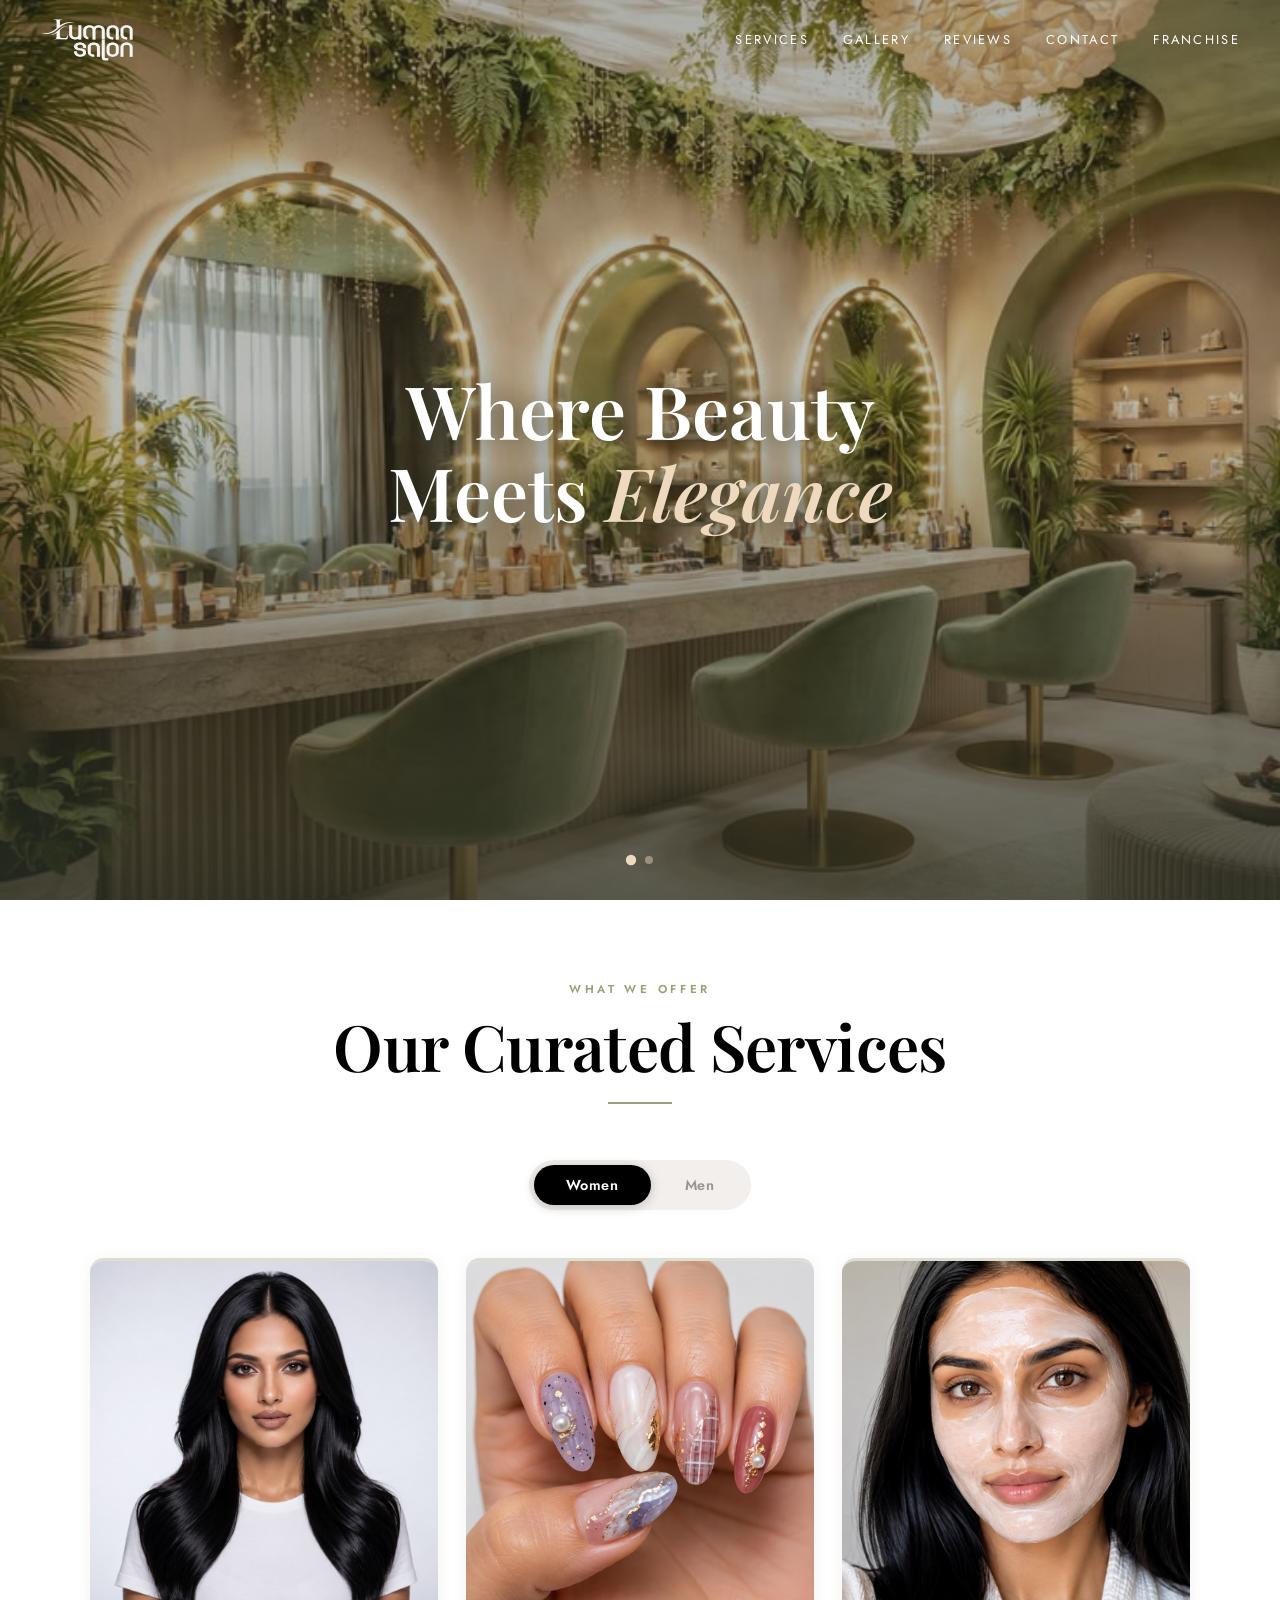
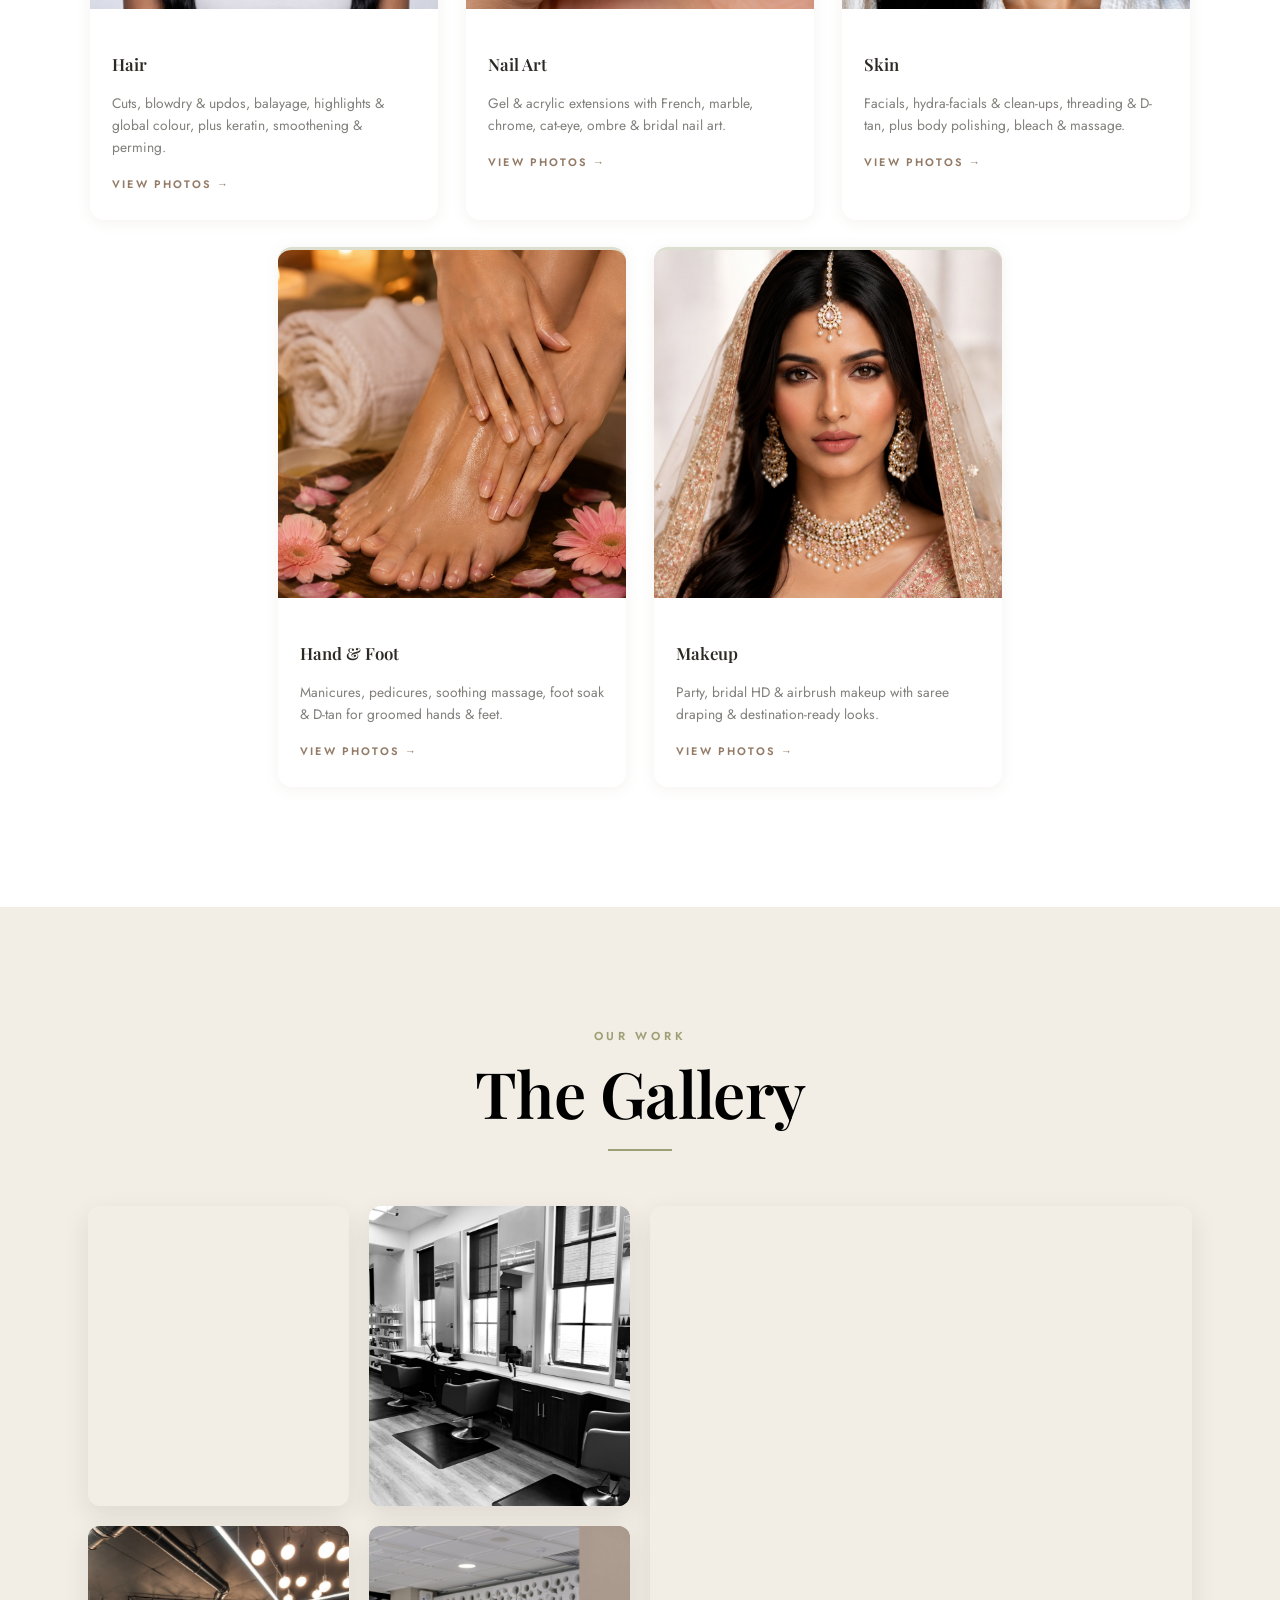
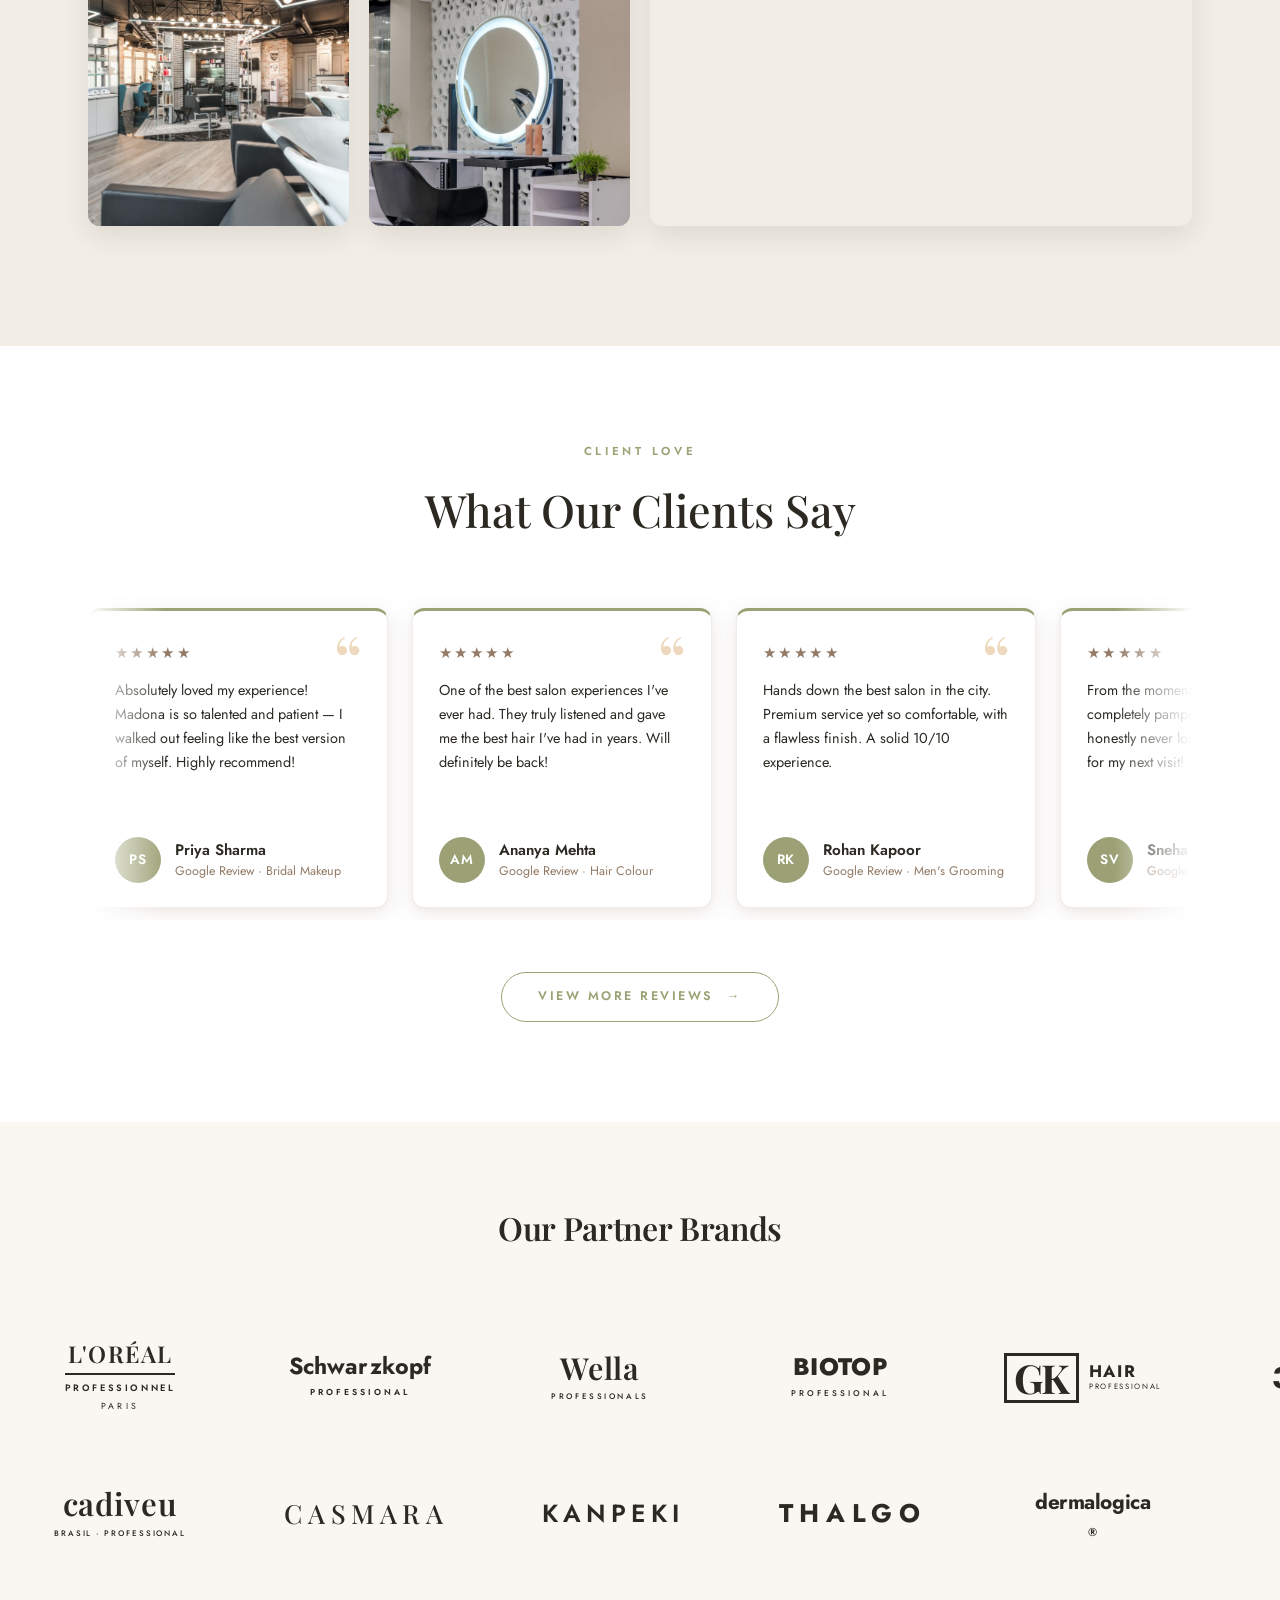
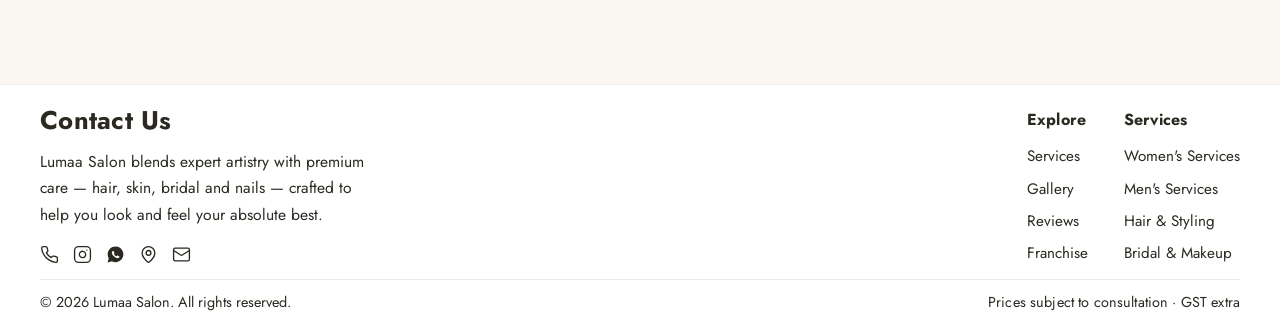
==== index.html @ 3531f713 "Add files via upload" ====
<!DOCTYPE html>
<html lang="en">
<head>
  <meta charset="UTF-8" />
  <meta name="viewport" content="width=device-width, initial-scale=1.0" />
  <title>Luma Salon — Where Beauty Meets Elegance</title>
  <meta name="description" content="Luma Salon — premium hair, beauty and styling. Where beauty meets elegance." />
  <link rel="icon" type="image/webp" href="images/lumaa-logo-white.webp" />
  <link rel="stylesheet" href="styles.css" />
  <link rel="preconnect" href="https://fonts.googleapis.com" />
  <link rel="preconnect" href="https://fonts.gstatic.com" crossorigin />
  <!--
    FONTS (4 faces total):
    1. Playfair Display 600 normal  — section headings, stat numbers
    2. Playfair Display 700 italic  — hero "Elegance" / service titles bold
    3. Cormorant Garamond 500 italic — quotes, brand wordmark
    4. Jost 400 / 600               — all body, labels, nav, eyebrows
  -->
  <link href="https://fonts.googleapis.com/css2?family=Cormorant+Garamond:ital,wght@1,500&family=Playfair+Display:ital,wght@0,600;1,700&family=Jost:wght@400;600&display=swap" rel="stylesheet" />
</head>
<body>

  <!-- ===== NAVBAR ===== -->
  <header class="navbar">
    <a href="#home" class="brand">
      <!-- white version: visible over hero / dark navbar -->
      <img src="images/lumaa-logo-white.webp" alt="Lumaa Salon" class="logo logo-white" />
      <!-- olive version: visible when navbar turns light on scroll -->
      <img src="images/lumaa-logo-olive.webp" alt="Lumaa Salon" class="logo logo-olive" />
    </a>
    <nav class="nav-links" id="navLinks">
      <a href="#services">Services</a>
      <a href="#gallery">Gallery</a>
      <a href="#reviews">Reviews</a>
      <a href="#contact">Contact</a>
      <a href="https://docs.google.com/forms/d/e/1FAIpQLScYBFybON-J7nFKHJC2IQqXxigCQ_ar4FxfF-Mzsk_BcsSYzg/viewform" target="_blank" rel="noopener">Franchise</a>
    </nav>
    <button class="hamburger" id="hamburger" aria-label="Toggle menu">
      <span></span><span></span><span></span>
    </button>
  </header>

  <!-- ===== HERO ===== -->
  <section class="hero" id="home">
    <!-- 2-image slider — JS translates track left every 3 s -->
    <div class="hero-slides">
      <div class="hero-track">
        <div class="hero-slide slide-1"></div>
        <div class="hero-slide slide-2"></div>
      </div>
    </div>
    <div class="hero-overlay"></div>
    <div class="hero-content">
      <h1>Where Beauty<br>Meets <em>Elegance</em></h1>
    </div>
    <!-- dot indicators -->
    <div class="slide-dots">
      <span class="dot active" data-index="0"></span>
      <span class="dot" data-index="1"></span>
    </div>
  </section>

  <!-- ===== SERVICES ===== -->
  <section class="services" id="services">
    <div class="container">
      <div class="section-head reveal">
        <p class="eyebrow">What We Offer</p>
        <h2>Our Curated Services</h2>
        <span class="head-rule"></span>
      </div>

      <!-- PILL TOGGLE -->
      <div class="svc-toggle-wrap reveal">
        <div class="svc-toggle" role="group" aria-label="Select gender">
          <button id="idx-btn-women" class="svc-tab active" onclick="idxSwitch('women')">Women</button>
          <button id="idx-btn-men" class="svc-tab" onclick="idxSwitch('men')">Men</button>
        </div>
      </div>

      <!-- WOMEN PANEL -->
      <div id="idx-panel-women" class="idx-panel active">
        <div class="idx-grid">

          <div class="idx-item reveal" onclick="openGallery('women-hair')" role="button" tabindex="0">
            <img src="images/women-hair-blowout.jpg" alt="Hair" class="idx-img" />
            <div class="idx-body">
              <h4>Hair</h4>
              <p>Cuts, blowdry &amp; updos, balayage, highlights &amp; global colour, plus keratin, smoothening &amp; perming.</p>
              <span class="idx-link">View Photos &#8594;</span>
            </div>
          </div>

          <div class="idx-item reveal d1" onclick="openGallery('women-nail')" role="button" tabindex="0">
            <img src="images/women-nail-marble.jpg" alt="Nail Art" class="idx-img" />
            <div class="idx-body">
              <h4>Nail Art</h4>
              <p>Gel &amp; acrylic extensions with French, marble, chrome, cat-eye, ombre &amp; bridal nail art.</p>
              <span class="idx-link">View Photos &#8594;</span>
            </div>
          </div>

          <div class="idx-item reveal d2" onclick="openGallery('women-skin')" role="button" tabindex="0">
            <img src="images/women-skin-facial.jpg" alt="Skin &amp; Face" class="idx-img" />
            <div class="idx-body">
              <h4>Skin</h4>
              <p>Facials, hydra-facials &amp; clean-ups, threading &amp; D-tan, plus body polishing, bleach &amp; massage.</p>
              <span class="idx-link">View Photos &#8594;</span>
            </div>
          </div>

          <div class="idx-item reveal d3" onclick="openGallery('women-handfoot')" role="button" tabindex="0">
            <img src="images/women-foot-spa.jpg" alt="Hand &amp; Foot" class="idx-img" />
            <div class="idx-body">
              <h4>Hand &amp; Foot</h4>
              <p>Manicures, pedicures, soothing massage, foot soak &amp; D-tan for groomed hands &amp; feet.</p>
              <span class="idx-link">View Photos &#8594;</span>
            </div>
          </div>

          <div class="idx-item reveal d4" onclick="openGallery('women-makeup')" role="button" tabindex="0">
            <img src="images/women-makeup-bridal-hd.jpg" alt="Makeup" class="idx-img" />
            <div class="idx-body">
              <h4>Makeup</h4>
              <p>Party, bridal HD &amp; airbrush makeup with saree draping &amp; destination-ready looks.</p>
              <span class="idx-link">View Photos &#8594;</span>
            </div>
          </div>

        </div>
      </div>

      <!-- MEN PANEL -->
      <div id="idx-panel-men" class="idx-panel">
        <div class="idx-grid">

          <div class="idx-item reveal" onclick="openGallery('men-hair')" role="button" tabindex="0">
            <img src="images/men-hair-styling.jpg" alt="Haircut" class="idx-img" style="object-position: top;" />
            <div class="idx-body">
              <h4>Hair Cut</h4>
              <p>Haircuts, restyles, textured crops, head shave, oil massage &amp; hair spa.</p>
              <span class="idx-link">View Photos &#8594;</span>
            </div>
          </div>

          <div class="idx-item reveal d1" onclick="openGallery('men-beard')" role="button" tabindex="0">
            <img src="images/men-hair-classic-beard.jpg" alt="Beard" class="idx-img" style="object-position: top;" />
            <div class="idx-body">
              <h4>Beard Styling</h4>
              <p>Beard sculpting &amp; styling, classic &amp; designer beards, line-ups, clean shaves &amp; beard spa.</p>
              <span class="idx-link">View Photos &#8594;</span>
            </div>
          </div>

          <div class="idx-item reveal d2" onclick="openGallery('men-colour')" role="button" tabindex="0">
            <img src="images/men-colour-cover.jpg" alt="Hair Rituals" class="idx-img" />
            <div class="idx-body">
              <h4>Hair Rituals</h4>
              <p>Hair &amp; beard colour, highlights, perming, rebonding, smoothening &amp; keratin treatments.</p>
              <span class="idx-link">View Photos &#8594;</span>
            </div>
          </div>

          <div class="idx-item reveal d3" onclick="openGallery('men-skin')" role="button" tabindex="0">
            <img src="images/men-skin-hydra-facial.jpg" alt="Skin" class="idx-img" />
            <div class="idx-body">
              <h4>Skin</h4>
              <p>Clean-ups, facials &amp; hydra-facials, D-tan, face packs, manicures, pedicures &amp; nail grooming.</p>
              <span class="idx-link">View Photos &#8594;</span>
            </div>
          </div>

        </div>
      </div>

    </div>
  </section>

  <!-- ===== GALLERY ===== -->
  <section class="gallery" id="gallery">
    <div class="container">
      <div class="section-head reveal">
        <p class="eyebrow">Our Work</p>
        <h2>The Gallery</h2>
        <span class="head-rule"></span>
      </div>
      <div class="gallery-grid">
        <div class="g-item g1 reveal">
          <span class="g-shine"></span>
          <span class="g-caption"><span class="g-eyebrow">The Space</span><span class="g-title">Our Studio</span></span>
        </div>
        <div class="g-item g2 reveal d1">
          <span class="g-shine"></span>
          <span class="g-caption"><span class="g-eyebrow">Interior</span><span class="g-title">The Salon Floor</span></span>
        </div>
        <div class="g-item g3 reveal d2">
          <span class="g-shine"></span>
          <span class="g-caption"><span class="g-eyebrow">Couture</span><span class="g-title">Bridal Looks</span></span>
        </div>
        <div class="g-item g4 reveal d3">
          <span class="g-shine"></span>
          <span class="g-caption"><span class="g-eyebrow">Ambiance</span><span class="g-title">The Lounge</span></span>
        </div>
        <div class="g-item g5 reveal d4">
          <span class="g-shine"></span>
          <span class="g-caption"><span class="g-eyebrow">Comfort</span><span class="g-title">Styling Suite</span></span>
        </div>
      </div>
    </div>
  </section>

  <!-- ===== REVIEWS ===== -->
  <section class="reviews" id="reviews">
    <div class="container">
      <div class="reviews-head reveal">
        <p class="eyebrow">Client Love</p>
        <h2>What Our Clients Say</h2>
      </div>

      <!-- Continuous right-moving marquee; the strip is duplicated so the loop is seamless -->
      <div class="reviews-marquee reveal">
        <div class="rev-track">
          <div class="rev-strip">
            <article class="review-card">
              <span class="quote-mark">&ldquo;</span>
              <span class="stars">&#9733;&#9733;&#9733;&#9733;&#9733;</span>
              <p class="review-text">Absolutely loved my experience! Madona is so talented and patient &mdash; I walked out feeling like the best version of myself. Highly recommend!</p>
              <div class="reviewer">
                <span class="avatar">PS</span>
                <div>
                  <p class="r-name">Priya Sharma</p>
                  <p class="r-meta">Google Review &middot; Bridal Makeup</p>
                </div>
              </div>
            </article>

            <article class="review-card">
              <span class="quote-mark">&ldquo;</span>
              <span class="stars">&#9733;&#9733;&#9733;&#9733;&#9733;</span>
              <p class="review-text">One of the best salon experiences I've ever had. They truly listened and gave me the best hair I've had in years. Will definitely be back!</p>
              <div class="reviewer">
                <span class="avatar">AM</span>
                <div>
                  <p class="r-name">Ananya Mehta</p>
                  <p class="r-meta">Google Review &middot; Hair Colour</p>
                </div>
              </div>
            </article>

            <article class="review-card">
              <span class="quote-mark">&ldquo;</span>
              <span class="stars">&#9733;&#9733;&#9733;&#9733;&#9733;</span>
              <p class="review-text">Hands down the best salon in the city. Premium service yet so comfortable, with a flawless finish. A solid 10/10 experience.</p>
              <div class="reviewer">
                <span class="avatar">RK</span>
                <div>
                  <p class="r-name">Rohan Kapoor</p>
                  <p class="r-meta">Google Review &middot; Men's Grooming</p>
                </div>
              </div>
            </article>

            <article class="review-card">
              <span class="quote-mark">&ldquo;</span>
              <span class="stars">&#9733;&#9733;&#9733;&#9733;&#9733;</span>
              <p class="review-text">From the moment I walked in I felt completely pampered. My skin has honestly never looked better. Can't wait for my next visit!</p>
              <div class="reviewer">
                <span class="avatar">SV</span>
                <div>
                  <p class="r-name">Sneha Verma</p>
                  <p class="r-meta">Google Review &middot; Hydra Facial</p>
                </div>
              </div>
            </article>

            <article class="review-card">
              <span class="quote-mark">&ldquo;</span>
              <span class="stars">&#9733;&#9733;&#9733;&#9733;&#9733;</span>
              <p class="review-text">Truly five-star in every way. Madona understood exactly what I wanted and nailed it. Couldn't be happier with the results.</p>
              <div class="reviewer">
                <span class="avatar">KN</span>
                <div>
                  <p class="r-name">Kavya Nair</p>
                  <p class="r-meta">Google Review &middot; Balayage</p>
                </div>
              </div>
            </article>

            <article class="review-card">
              <span class="quote-mark">&ldquo;</span>
              <span class="stars">&#9733;&#9733;&#9733;&#9733;&#9733;</span>
              <p class="review-text">Such a beautiful, welcoming space and flawless work. My friends keep asking where I got it done. Five stars all the way!</p>
              <div class="reviewer">
                <span class="avatar">AG</span>
                <div>
                  <p class="r-name">Aarti Gupta</p>
                  <p class="r-meta">Google Review &middot; Nail Art</p>
                </div>
              </div>
            </article>
          </div>

          <!-- duplicate strip for the seamless loop -->
          <div class="rev-strip" aria-hidden="true">
            <article class="review-card">
              <span class="quote-mark">&ldquo;</span>
              <span class="stars">&#9733;&#9733;&#9733;&#9733;&#9733;</span>
              <p class="review-text">Absolutely loved my experience! Madona is so talented and patient &mdash; I walked out feeling like the best version of myself. Highly recommend!</p>
              <div class="reviewer">
                <span class="avatar">PS</span>
                <div>
                  <p class="r-name">Priya Sharma</p>
                  <p class="r-meta">Google Review &middot; Bridal Makeup</p>
                </div>
              </div>
            </article>

            <article class="review-card">
              <span class="quote-mark">&ldquo;</span>
              <span class="stars">&#9733;&#9733;&#9733;&#9733;&#9733;</span>
              <p class="review-text">One of the best salon experiences I've ever had. They truly listened and gave me the best hair I've had in years. Will definitely be back!</p>
              <div class="reviewer">
                <span class="avatar">AM</span>
                <div>
                  <p class="r-name">Ananya Mehta</p>
                  <p class="r-meta">Google Review &middot; Hair Colour</p>
                </div>
              </div>
            </article>

            <article class="review-card">
              <span class="quote-mark">&ldquo;</span>
              <span class="stars">&#9733;&#9733;&#9733;&#9733;&#9733;</span>
              <p class="review-text">Hands down the best salon in the city. Premium service yet so comfortable, with a flawless finish. A solid 10/10 experience.</p>
              <div class="reviewer">
                <span class="avatar">RK</span>
                <div>
                  <p class="r-name">Rohan Kapoor</p>
                  <p class="r-meta">Google Review &middot; Men's Grooming</p>
                </div>
              </div>
            </article>

            <article class="review-card">
              <span class="quote-mark">&ldquo;</span>
              <span class="stars">&#9733;&#9733;&#9733;&#9733;&#9733;</span>
              <p class="review-text">From the moment I walked in I felt completely pampered. My skin has honestly never looked better. Can't wait for my next visit!</p>
              <div class="reviewer">
                <span class="avatar">SV</span>
                <div>
                  <p class="r-name">Sneha Verma</p>
                  <p class="r-meta">Google Review &middot; Hydra Facial</p>
                </div>
              </div>
            </article>

            <article class="review-card">
              <span class="quote-mark">&ldquo;</span>
              <span class="stars">&#9733;&#9733;&#9733;&#9733;&#9733;</span>
              <p class="review-text">Truly five-star in every way. Madona understood exactly what I wanted and nailed it. Couldn't be happier with the results.</p>
              <div class="reviewer">
                <span class="avatar">KN</span>
                <div>
                  <p class="r-name">Kavya Nair</p>
                  <p class="r-meta">Google Review &middot; Balayage</p>
                </div>
              </div>
            </article>

            <article class="review-card">
              <span class="quote-mark">&ldquo;</span>
              <span class="stars">&#9733;&#9733;&#9733;&#9733;&#9733;</span>
              <p class="review-text">Such a beautiful, welcoming space and flawless work. My friends keep asking where I got it done. Five stars all the way!</p>
              <div class="reviewer">
                <span class="avatar">AG</span>
                <div>
                  <p class="r-name">Aarti Gupta</p>
                  <p class="r-meta">Google Review &middot; Nail Art</p>
                </div>
              </div>
            </article>
          </div>
        </div>
      </div>

      <!-- Read all reviews CTA -->
      <div class="reviews-cta reveal">
        <a href="reviews.html" class="btn-outline-reviews">
          View More Reviews &nbsp;&#8594;
        </a>
      </div>
    </div>
  </section>

  <!-- ===== BRAND PARTNERS ===== -->
  <section class="partners">
    <div class="container">
      <h2 class="partners-title reveal">Our Partner Brands</h2>
    </div>

    <div class="brand-marquee-wrap">

      <!-- Row 1 — scrolls RIGHT -->
      <div class="brand-track track-right">
        <div class="brand-strip">
          <div class="brand-cell"><div class="bl bl-loreal"><span class="bl-main">L'OR&#201;AL</span><span class="bl-rule"></span><span class="bl-sub">PROFESSIONNEL</span><span class="bl-sub2">PARIS</span></div></div>
          <div class="brand-cell"><div class="bl bl-schwarzkopf"><span class="bl-main">Schwarzkopf</span><span class="bl-sub">PROFESSIONAL</span></div></div>
          <div class="brand-cell"><div class="bl bl-wella"><span class="bl-main">Wella</span><span class="bl-sub">PROFESSIONALS</span></div></div>
          <div class="brand-cell"><div class="bl bl-biotop"><span class="bl-main">BIOTOP</span><span class="bl-sub">PROFESSIONAL</span></div></div>
          <div class="brand-cell"><div class="bl bl-gk"><span class="gk-letters">GK</span><div class="gk-right"><span class="gk-hair">HAIR</span><span class="gk-pro">PROFESSIONAL</span></div></div></div>
          <div class="brand-cell"><div class="bl bl-tenx"><span class="bl-main">3TEN<span class="tenx-x">X</span></span></div></div>
          <div class="brand-cell"><div class="bl bl-floractive"><span class="bl-main">Floractive</span><span class="bl-sub">PROFESSIONAL</span></div></div>
          <div class="brand-cell"><div class="bl bl-olaplex"><span class="bl-main">OLAPLEX</span></div></div>
        </div>
        <div class="brand-strip" aria-hidden="true">
          <div class="brand-cell"><div class="bl bl-loreal"><span class="bl-main">L'OR&#201;AL</span><span class="bl-rule"></span><span class="bl-sub">PROFESSIONNEL</span><span class="bl-sub2">PARIS</span></div></div>
          <div class="brand-cell"><div class="bl bl-schwarzkopf"><span class="bl-main">Schwarzkopf</span><span class="bl-sub">PROFESSIONAL</span></div></div>
          <div class="brand-cell"><div class="bl bl-wella"><span class="bl-main">Wella</span><span class="bl-sub">PROFESSIONALS</span></div></div>
          <div class="brand-cell"><div class="bl bl-biotop"><span class="bl-main">BIOTOP</span><span class="bl-sub">PROFESSIONAL</span></div></div>
          <div class="brand-cell"><div class="bl bl-gk"><span class="gk-letters">GK</span><div class="gk-right"><span class="gk-hair">HAIR</span><span class="gk-pro">PROFESSIONAL</span></div></div></div>
          <div class="brand-cell"><div class="bl bl-tenx"><span class="bl-main">3TEN<span class="tenx-x">X</span></span></div></div>
          <div class="brand-cell"><div class="bl bl-floractive"><span class="bl-main">Floractive</span><span class="bl-sub">PROFESSIONAL</span></div></div>
          <div class="brand-cell"><div class="bl bl-olaplex"><span class="bl-main">OLAPLEX</span></div></div>
        </div>
      </div>

      <!-- Row 2 — scrolls LEFT -->
      <div class="brand-track track-left">
        <div class="brand-strip">
          <div class="brand-cell"><div class="bl bl-cadiveu"><span class="bl-main">cadiveu</span><span class="bl-sub">BRASIL &middot; PROFESSIONAL</span></div></div>
          <div class="brand-cell"><div class="bl bl-casmara"><span class="bl-main">CASMARA</span></div></div>
          <div class="brand-cell"><div class="bl bl-kanpeki"><span class="bl-main">KANPEKI</span></div></div>
          <div class="brand-cell"><div class="bl bl-thalgo"><span class="bl-main">THALGO</span></div></div>
          <div class="brand-cell"><div class="bl bl-dermalogica">dermalogica<sup>&#174;</sup></div></div>
          <div class="brand-cell"><div class="bl bl-o3"><span class="bl-main">O3<sup>+</sup></span></div></div>
          <div class="brand-cell"><div class="bl bl-alga"><span class="bl-main">ALGA</span><span class="bl-sub">SPA</span></div></div>
          <div class="brand-cell"><div class="bl bl-avl"><span class="bl-main">AVL</span></div></div>
        </div>
        <div class="brand-strip" aria-hidden="true">
          <div class="brand-cell"><div class="bl bl-cadiveu"><span class="bl-main">cadiveu</span><span class="bl-sub">BRASIL &middot; PROFESSIONAL</span></div></div>
          <div class="brand-cell"><div class="bl bl-casmara"><span class="bl-main">CASMARA</span></div></div>
          <div class="brand-cell"><div class="bl bl-kanpeki"><span class="bl-main">KANPEKI</span></div></div>
          <div class="brand-cell"><div class="bl bl-thalgo"><span class="bl-main">THALGO</span></div></div>
          <div class="brand-cell"><div class="bl bl-dermalogica">dermalogica<sup>&#174;</sup></div></div>
          <div class="brand-cell"><div class="bl bl-o3"><span class="bl-main">O3<sup>+</sup></span></div></div>
          <div class="brand-cell"><div class="bl bl-alga"><span class="bl-main">ALGA</span><span class="bl-sub">SPA</span></div></div>
          <div class="brand-cell"><div class="bl bl-avl"><span class="bl-main">AVL</span></div></div>
        </div>
      </div>

    </div>
  </section>

  <!-- ===== FOOTER ===== -->
  <footer class="footer" id="contact">
    <div class="footer-card">

      <div class="footer-top">
        <!-- Brand -->
        <div class="footer-brand">
          <h3 class="footer-brand-title">Contact Us</h3>
          <p class="footer-desc">Lumaa Salon blends expert artistry with premium care — hair, skin, bridal and nails — crafted to help you look and feel your absolute best.</p>
          <div class="footer-socials">
            <a href="tel:+919205809126" aria-label="Call us">
              <svg width="19" height="19" viewBox="0 0 24 24" fill="none" stroke="currentColor" stroke-width="1.7" stroke-linecap="round" stroke-linejoin="round"><path d="M22 16.92v3a2 2 0 0 1-2.18 2 19.79 19.79 0 0 1-8.63-3.07 19.5 19.5 0 0 1-6-6 19.79 19.79 0 0 1-3.07-8.67A2 2 0 0 1 4.11 2h3a2 2 0 0 1 2 1.72 12.84 12.84 0 0 0 .7 2.81 2 2 0 0 1-.45 2.11L8.09 9.91a16 16 0 0 0 6 6l1.27-1.27a2 2 0 0 1 2.11-.45 12.84 12.84 0 0 0 2.81.7A2 2 0 0 1 22 16.92z"/></svg>
            </a>
            <a href="https://www.instagram.com/lumaasalon.official" target="_blank" rel="noopener" aria-label="Instagram">
              <svg width="19" height="19" viewBox="0 0 24 24" fill="none" stroke="currentColor" stroke-width="1.7" stroke-linecap="round" stroke-linejoin="round"><rect x="2" y="2" width="20" height="20" rx="5"/><path d="M16 11.37A4 4 0 1 1 12.63 8 4 4 0 0 1 16 11.37z"/><line x1="17.5" y1="6.5" x2="17.51" y2="6.5"/></svg>
            </a>
            <a href="https://wa.me/919205809126" target="_blank" rel="noopener" aria-label="WhatsApp">
              <svg width="19" height="19" viewBox="0 0 24 24" fill="currentColor"><path d="M12.04 2C6.58 2 2.13 6.45 2.13 11.91c0 1.74.46 3.38 1.26 4.8L2.05 22l5.43-1.43a9.84 9.84 0 0 0 4.56 1.11c5.46 0 9.91-4.45 9.91-9.91S17.5 2 12.04 2zm4.88 13.42c-.2.56-1.16 1.08-1.6 1.14-.4.06-.93.09-1.5-.09-.35-.11-.8-.26-1.36-.52-2.39-1.02-3.96-3.41-4.08-3.57-.12-.15-.97-1.28-.97-2.44 0-1.16.61-1.73.83-1.97.22-.24.48-.3.63-.3h.45c.14 0 .34-.05.53.41.2.48.68 1.67.74 1.79.06.12.1.26.02.42-.08.16-.12.25-.24.39-.12.13-.25.3-.36.4-.12.11-.25.22-.1.44.14.22.6.97 1.27 1.57.87.77 1.6 1.01 1.83 1.12.23.11.36.09.49-.05.13-.14.56-.65.71-.88.15-.22.3-.18.5-.11.21.07 1.34.63 1.57.75.23.11.38.16.44.25.06.09.06.54-.14 1.09z"/></svg>
            </a>
            <a href="https://maps.app.goo.gl/RKYYWeZqwAiUuoFEA" target="_blank" rel="noopener" aria-label="Google Maps">
              <svg width="19" height="19" viewBox="0 0 24 24" fill="none" stroke="currentColor" stroke-width="1.7" stroke-linecap="round" stroke-linejoin="round"><path d="M20 10c0 6-8 12-8 12s-8-6-8-12a8 8 0 0 1 16 0Z"/><circle cx="12" cy="10" r="3"/></svg>
            </a>
            <a href="https://mail.google.com/mail/?view=cm&fs=1&to=mridul@lumaasalon.com" target="_blank" rel="noopener" aria-label="Email">
              <svg width="19" height="19" viewBox="0 0 24 24" fill="none" stroke="currentColor" stroke-width="1.7" stroke-linecap="round" stroke-linejoin="round"><rect x="2" y="4" width="20" height="16" rx="2"/><path d="m22 7-8.97 5.7a1.94 1.94 0 0 1-2.06 0L2 7"/></svg>
            </a>
          </div>
        </div>

        <!-- Link columns -->
        <nav class="footer-cols">
          <div class="footer-col">
            <h4 class="footer-col-title">Explore</h4>
            <a href="#services">Services</a>
            <a href="#gallery">Gallery</a>
            <a href="#reviews">Reviews</a>
            <a href="https://docs.google.com/forms/d/e/1FAIpQLScYBFybON-J7nFKHJC2IQqXxigCQ_ar4FxfF-Mzsk_BcsSYzg/viewform" target="_blank" rel="noopener">Franchise</a>
          </div>
          <div class="footer-col">
            <h4 class="footer-col-title">Services</h4>
            <a href="#services" onclick="idxSwitch('women')">Women's Services</a>
            <a href="#services" onclick="idxSwitch('men')">Men's Services</a>
            <a href="#services" onclick="event.preventDefault(); idxSwitch('women'); openGallery('women-hair');">Hair &amp; Styling</a>
            <a href="#services" onclick="event.preventDefault(); idxSwitch('women'); openGallery('women-makeup');">Bridal &amp; Makeup</a>
          </div>
        </nav>
      </div>

      <div class="footer-divider"></div>

      <div class="footer-bottom">
        <p class="footer-copy">&copy; 2026 Lumaa Salon. All rights reserved.</p>
        <p class="footer-fine">Prices subject to consultation &middot; GST extra</p>
      </div>

    </div>
  </footer>

  <!-- ===== SERVICE PHOTO GALLERY (lightbox) ===== -->
  <div class="svc-modal" id="svcModal" aria-hidden="true" role="dialog" aria-modal="true" aria-label="Service photos">
    <div class="svc-modal-backdrop" onclick="closeGallery()"></div>
    <div class="svc-modal-panel">
      <button class="svc-modal-close" onclick="closeGallery()" aria-label="Close gallery">&times;</button>
      <p class="svc-modal-eyebrow">Lumaa Salon</p>
      <h3 class="svc-modal-title" id="svcModalTitle"></h3>
      <div class="svc-stage">
        <button class="svc-nav svc-prev" onclick="galleryStep(-1)" aria-label="Previous photo">&#8249;</button>
        <img class="svc-stage-img" id="svcStageImg" src="" alt="" />
        <button class="svc-nav svc-next" onclick="galleryStep(1)" aria-label="Next photo">&#8250;</button>
      </div>
      <p class="svc-counter" id="svcCounter"></p>
      <div class="svc-thumbs" id="svcThumbs"></div>
    </div>
  </div>

  <script>
    // Services gender toggle
    function idxSwitch(gender) {
      document.getElementById('idx-panel-women').classList.toggle('active', gender === 'women');
      document.getElementById('idx-panel-men').classList.toggle('active', gender === 'men');
      document.getElementById('idx-btn-women').classList.toggle('active', gender === 'women');
      document.getElementById('idx-btn-men').classList.toggle('active', gender === 'men');
    }

    // ===== Service photo gallery (lightbox) =====
    var IMG = 'images/';
    // Each photo carries its own exact service name (shown under the gallery image).
    var SVC_GALLERY = {
      'women-hair': { title: 'Hair Rituals', photos: [
        { src: 'women-hair-balayage',      name: 'Balayage' },
        { src: 'women-hair-blonde',        name: 'Blonding' },
        { src: 'women-hair-colour',        name: 'Hair Color' },
        { src: 'women-hair-curls',         name: 'Hair Color' },
        { src: 'women-hair-haircut',       name: 'Haircut' },
        { src: 'women-hair-heat-styling',  name: 'Keratin' },
        { src: 'women-hair-highlights',    name: 'Highlights' },
        { src: 'women-hair-layers',        name: 'Blowdry' },
        { src: 'women-hair-natural-curls', name: 'Hair Extension' },
        { src: 'women-hair-perming',       name: 'Highlights' },
        { src: 'women-hair-smoothening',   name: 'Nanoplastia' },
        { src: 'women-hair-updo',          name: 'Hair Color' },
        { src: 'women-hair-waves',         name: 'Ombre' } ] },
      'women-nail': { title: 'Nail Art', photos: [
        { src: 'women-nail-marble',         name: 'Nail Extensions' },
        { src: 'women-nail-babyboomer',     name: 'Acrylic Extensions' },
        { src: 'women-nail-bridal-3d',      name: '3D Nail Art' },
        { src: 'women-nail-bridal-lace',    name: 'Bridal Nail Art' },
        { src: 'women-nail-cat-eye',        name: 'Cat Eye' },
        { src: 'women-nail-chrome',         name: 'Chrome Art' },
        { src: 'women-nail-french-art',     name: 'French' },
        { src: 'women-nail-french-classic', name: 'Nail Extensions' },
        { src: 'women-nail-gel-paint',      name: 'Shady Gel' },
        { src: 'women-nail-gold-art',       name: 'Nail Art' },
        { src: 'women-nail-mandala-black',  name: 'Mandalas' },
        { src: 'women-nail-mandala-pastel', name: 'Mandalas' },
        { src: 'women-nail-marble-grey',    name: 'Stone/Flat Art' },
        { src: 'women-nail-ombre',          name: 'Ombre Nail Art' },
        { src: 'women-nail-rainbow',        name: 'Ombre Nail Art' },
        { src: 'women-nail-stiletto',       name: 'Mandalas' } ] },
      'women-skin': { title: 'Skin', photos: [
        { src: 'women-skin-facial',    name: 'Facial & Cleanup' },
        { src: 'women-skin-cleanup',   name: 'Threading' },
        { src: 'women-skin-glow',      name: 'Hydra Facial' },
        { src: 'women-body-polishing', name: 'Waxing' } ] },
      'women-handfoot': { title: 'Hand & Foot', photos: [
        { src: 'women-foot-spa',      name: 'Hand & Foot Massage' },
        { src: 'women-hand-manicure', name: 'Manicure' },
        { src: 'women-foot-pedicure', name: 'Pedicure' } ] },
      'women-makeup': { title: 'Makeup', photos: [
        { src: 'women-makeup-bridal-hd', name: 'Bridal HD Makeup' },
        { src: 'women-makeup-bridal',    name: 'Bridal Makeup' },
        { src: 'women-makeup-eye',       name: 'Eye Makeup' },
        { src: 'women-makeup-sagan',     name: 'Party Makeup' },
        { src: 'women-hair-blowout',     name: 'Party Makeup' } ] },
      'men-hair': { title: 'Hair Cut', photos: [
        { src: 'men-hair-styling',      name: 'Hair Cut' },
        { src: 'men-hair-haircut',      name: 'Hair Cut' },
        { src: 'men-hair-restyle',      name: 'Hair Cut' },
        { src: 'men-hair-textured-crop', name: 'Hair Cut' } ] },
      'men-beard': { title: 'Beard Styling', photos: [
        { src: 'men-hair-classic-beard', name: 'Beard' },
        { src: 'men-hair-beard-sculpt',  name: 'Beard' },
        { src: 'men-hair-beard-styling', name: 'Beard' },
        { src: 'men-hair-crop-beard',    name: 'Beard' },
        { src: 'men-hair-lumaa-beard',   name: 'Beard' } ] },
      'men-colour': { title: 'Hair Rituals', photos: [
        { src: 'men-colour-colour-highlights', name: 'Hair Color (Men)' },
        { src: 'men-colour-highlights',        name: 'Hair Color (Men)' },
        { src: 'men-colour-texture-curls',     name: 'Hair Spa (Men)' },
        { src: 'men-colour-curl-styling',      name: 'Keratin Treatment (Men)' },
        { src: 'men-colour-perming',           name: 'Hair Spa (Men)' },
        { src: 'men-colour-rebonding',         name: 'Hair Smoothening' },
        { src: 'men-colour-smoothening',       name: 'Hair Smoothening' } ] },
      'men-skin': { title: 'Skin', photos: [
        { src: 'men-skin-hydra-facial', name: 'Hydra Facial' },
        { src: 'men-skin-face-pack',    name: 'Facial & Cleanup' },
        { src: 'men-hand-manicure',     name: 'Manicure' },
        { src: 'men-foot-pedicure',     name: 'Pedicure' } ] }
    };

    var galleryKey = null, galleryIndex = 0;

    function openGallery(key) {
      var data = SVC_GALLERY[key];
      if (!data) return;
      galleryKey = key;
      galleryIndex = 0;
      var thumbs = document.getElementById('svcThumbs');
      thumbs.innerHTML = '';
      data.photos.forEach(function (photo, i) {
        var t = document.createElement('img');
        t.src = IMG + photo.src + '.jpg';
        t.alt = photo.name;
        t.className = 'svc-thumb';
        t.loading = 'lazy';
        t.addEventListener('click', function () { showGalleryPhoto(i); });
        thumbs.appendChild(t);
      });
      // single-photo services: hide nav + thumbs
      var single = data.photos.length < 2;
      document.querySelector('.svc-prev').style.display = single ? 'none' : '';
      document.querySelector('.svc-next').style.display = single ? 'none' : '';
      thumbs.style.display = single ? 'none' : '';
      showGalleryPhoto(0);
      var modal = document.getElementById('svcModal');
      modal.classList.add('open');
      modal.setAttribute('aria-hidden', 'false');
      document.body.style.overflow = 'hidden';
    }

    function showGalleryPhoto(i) {
      var data = SVC_GALLERY[galleryKey];
      if (!data) return;
      var n = data.photos.length;
      galleryIndex = (i + n) % n;
      var photo = data.photos[galleryIndex];
      document.getElementById('svcStageImg').src = IMG + photo.src + '.jpg';
      document.getElementById('svcStageImg').alt = photo.name;
      // show the photo's own service name where the category title sits
      document.getElementById('svcModalTitle').textContent = photo.name;
      document.getElementById('svcCounter').textContent = (galleryIndex + 1) + ' / ' + n;
      var thumbs = document.querySelectorAll('#svcThumbs .svc-thumb');
      thumbs.forEach(function (t, idx) { t.classList.toggle('active', idx === galleryIndex); });
      if (thumbs[galleryIndex]) {
        thumbs[galleryIndex].scrollIntoView({ inline: 'center', block: 'nearest', behavior: 'smooth' });
      }
    }

    function galleryStep(dir) { showGalleryPhoto(galleryIndex + dir); }

    function closeGallery() {
      var modal = document.getElementById('svcModal');
      modal.classList.remove('open');
      modal.setAttribute('aria-hidden', 'true');
      document.body.style.overflow = '';
    }

    // keyboard: Esc closes, arrows navigate
    document.addEventListener('keydown', function (e) {
      var modal = document.getElementById('svcModal');
      if (!modal.classList.contains('open')) return;
      if (e.key === 'Escape') closeGallery();
      else if (e.key === 'ArrowLeft') galleryStep(-1);
      else if (e.key === 'ArrowRight') galleryStep(1);
    });

    // keyboard: Enter/Space on a focused service card opens its gallery
    document.querySelectorAll('.idx-item').forEach(function (card) {
      card.addEventListener('keydown', function (e) {
        if (e.key === 'Enter' || e.key === ' ') { e.preventDefault(); card.click(); }
      });
    });

    // Mobile menu toggle
    const hamburger = document.getElementById('hamburger');
    const navLinks = document.getElementById('navLinks');
    hamburger.addEventListener('click', function () {
      navLinks.classList.toggle('open');
      this.classList.toggle('active');
    });
    // Close mobile menu when a link is tapped
    navLinks.querySelectorAll('a').forEach(function (a) {
      a.addEventListener('click', function () {
        navLinks.classList.remove('open');
        hamburger.classList.remove('active');
      });
    });

    // Solidify navbar on scroll
    window.addEventListener('scroll', function () {
      document.querySelector('.navbar').classList.toggle('scrolled', window.scrollY > 40);
    });

    // Scroll-reveal animations
    const revealObserver = new IntersectionObserver(function (entries) {
      entries.forEach(function (entry) {
        if (entry.isIntersecting) {
          entry.target.classList.add('is-visible');
          revealObserver.unobserve(entry.target);
        }
      });
    }, { threshold: 0.15 });
    document.querySelectorAll('.reveal').forEach(function (el) {
      revealObserver.observe(el);
    });

    // Animated number counters (fire once when stats scroll into view)
    function runCounter(el) {
      const target = +el.dataset.target;
      const suffix = el.dataset.suffix || '';
      const duration = 2000;
      const start = performance.now();
      function tick(now) {
        const p = Math.min((now - start) / duration, 1);
        const eased = 1 - Math.pow(1 - p, 3); // easeOutCubic
        const value = Math.floor(eased * target);
        el.textContent = value.toLocaleString() + suffix;
        if (p < 1) requestAnimationFrame(tick);
      }
      requestAnimationFrame(tick);
    }
    const counterObserver = new IntersectionObserver(function (entries) {
      entries.forEach(function (entry) {
        if (entry.isIntersecting) {
          runCounter(entry.target);
          counterObserver.unobserve(entry.target);
        }
      });
    }, { threshold: 0.35 });
    document.querySelectorAll('.counter').forEach(function (el) {
      counterObserver.observe(el);
    });

    // Hero slider — translate track left every 3 s
    (function () {
      var track   = document.querySelector('.hero-track');
      var dots    = document.querySelectorAll('.slide-dots .dot');
      var total   = 2;
      var current = 0;

      function goTo(n) {
        current = (n + total) % total;
        // each slide is 1/2 of the track width
        track.style.transform = 'translateX(-' + (current * 50) + '%)';
        dots.forEach(function (d, i) {
          d.classList.toggle('active', i === current);
        });
      }

      dots.forEach(function (dot) {
        dot.addEventListener('click', function () {
          clearInterval(timer);
          goTo(+this.dataset.index);
          timer = setInterval(advance, 3000);
        });
      });

      function advance() { goTo(current + 1); }
      var timer = setInterval(advance, 3000);
    })();
    // Salon open/closed badge — open every day 10:00 AM – 9:00 PM IST
    (function updateStatus() {
      var dot  = document.getElementById('statusDot');
      var text = document.getElementById('statusText');
      if (!dot || !text) return;

      var now    = new Date();
      var hour   = now.getHours();
      var minute = now.getMinutes();
      var total  = hour * 60 + minute;   // minutes since midnight
      var open   = 10 * 60;              // 10:00 AM
      var close  = 21 * 60;              // 9:00 PM

      if (total >= open && total < close) {
        dot.style.background  = '#4ade80';
        dot.style.boxShadow   = '0 0 0 3px rgba(74,222,128,0.25)';
        text.textContent      = 'Open now · closes 9:00 PM';
      } else {
        dot.style.background  = '#f87171';
        dot.style.boxShadow   = '0 0 0 3px rgba(248,113,113,0.25)';
        text.textContent      = 'Closed · opens 10:00 AM';
      }
    })();
  </script>
</body>
</html>
---- styles.css ----
/* ============================================================
   Luma Salon — warm, earthy salon palette
   Brand accents:
     cream    #EED9BF  — warm sand: buttons, badges, text on dark
     sage     #9CA175  — brand olive: links, eyebrows, rules, avatars
     earth    #937B67  — warm taupe: secondary text, hairlines
   Neutrals & depth anchors (dark end of the same warm family):
     offwhite #F6F2EB  — warm ivory: light section backgrounds
     deep     #2E3326  — deep olive: hero & footer bands
     ink      #2B2922  — espresso: headings & body copy
     white    #FFFFFF  — crisp white: cards
   ============================================================ */
:root {
  --cream: #EED9BF;
  --sage: #9CA175;
  --offwhite: #FFFFFF;
  --earth: #937B67;

  --deep: #2E3326;
  --ink: #2B2922;
  --white: #FFFFFF;

  --cream-rgb: 238, 217, 191;
  --sage-rgb: 156, 161, 117;
  --earth-rgb: 147, 123, 103;
  --deep-rgb: 46, 51, 38;
  --ink-rgb: 43, 41, 34;

  --serif: 'Playfair Display', serif;
  --display: 'Cormorant Garamond', serif;
  --sans: 'Jost', sans-serif;
}

* { box-sizing: border-box; }

html { scroll-behavior: smooth; }

body {
  margin: 0;
  font-family: var(--sans);
  background: var(--offwhite);
  color: var(--ink);
  line-height: 1.6;
  -webkit-font-smoothing: antialiased;
}

.container {
  width: 100%;
  max-width: 1160px;
  margin: 0 auto;
  padding: 0 28px;
}

img { display: block; max-width: 100%; }
a { text-decoration: none; color: inherit; }

/* shared eyebrow label — warm earth on light, cream on dark */
.eyebrow {
  font-family: var(--sans);
  text-transform: uppercase;
  letter-spacing: 0.32em;
  font-size: 0.72rem;
  font-weight: 600;
  color: var(--sage);
  margin: 0 0 26px;
}
.eyebrow-light { color: var(--cream); }

/* big centred section header — makes each section read as its own page */
.section-head {
  text-align: center;
  margin-bottom: 56px;
}
.section-head .eyebrow { margin-bottom: 14px; }
.section-head h2 {
  font-family: var(--serif);
  font-weight: 600;          /* Playfair Display 600 */
  font-size: clamp(2.4rem, 5vw, 4rem);
  line-height: 1.05;
  color: #000;
  margin: 0;
  letter-spacing: -0.01em;
}
.section-head .head-rule {
  display: block;
  width: 64px;
  height: 2px;
  background: var(--sage);
  margin: 22px auto 0;
}

/* ============================================================
   SCROLL-REVEAL ANIMATION
   ============================================================ */
.reveal {
  opacity: 0;
  transform: translateY(34px);
  transition: opacity 0.8s cubic-bezier(0.22, 1, 0.36, 1),
              transform 0.8s cubic-bezier(0.22, 1, 0.36, 1);
  will-change: opacity, transform;
}
.reveal.is-visible { opacity: 1; transform: none; }
.reveal.d1 { transition-delay: 0.12s; }
.reveal.d2 { transition-delay: 0.24s; }
.reveal.d3 { transition-delay: 0.36s; }
.reveal.d4 { transition-delay: 0.48s; }
.reveal.d5 { transition-delay: 0.60s; }

@media (prefers-reduced-motion: reduce) {
  .reveal { opacity: 1; transform: none; transition: none; }
  .hero-track { transition: none; }
  .hero-content h1 { opacity: 1; animation: none; }
  html { scroll-behavior: auto; }
}

/* ============================================================
   NAVBAR
   ============================================================ */
.navbar {
  position: fixed;
  inset: 0 0 auto 0;
  z-index: 50;
  display: flex;
  align-items: center;
  justify-content: space-between;
  padding: 18px 40px;
  transition: background 0.35s ease, padding 0.35s ease, box-shadow 0.35s ease;
}
.navbar.scrolled {
  background: #FFFFFF;
  padding: 12px 40px;
  box-shadow: 0 4px 20px rgba(43,41,34,0.1);
}
.navbar.scrolled .nav-links a { color: #000000; }
.navbar.scrolled .nav-links a:hover { color: var(--sage); }
.navbar.scrolled .nav-links a::after { background: var(--sage); }

.brand {
  display: inline-flex;
  align-items: center;
  line-height: 1;
}

/* logo image sizing */
.logo {
  height: 44px;
  width: auto;
  display: block;
  transition: opacity 0.3s ease;
}

/* default: show white, hide olive */
.logo-white { opacity: 1; }
.logo-olive  { display: none; }

/* scrolled: light bg — swap to olive logo rendered black */
.navbar.scrolled .logo-white { display: none; opacity: 0; }
.navbar.scrolled .logo-olive  { display: block; filter: brightness(0); }

/* footer logo */
.logo-footer {
  height: 40px;
  width: auto;
  display: block;
  opacity: 0.9;
}

.nav-links { display: flex; align-items: center; gap: 34px; }
.nav-links a {
  color: var(--white);
  font-size: 0.8rem;
  letter-spacing: 0.18em;
  text-transform: uppercase;
  font-weight: 400;
  position: relative;
  padding: 4px 0;
  transition: color 0.2s ease;
}
.nav-links a::after {
  content: '';
  position: absolute;
  left: 0; bottom: -2px;
  width: 0; height: 1px;
  background: var(--cream);
  transition: width 0.3s ease;
}
.nav-links a:hover { color: var(--cream); }
.nav-links a:hover::after { width: 100%; }

/* Navbar "Contact Us" call button */
.nav-cta {
  display: inline-flex;
  align-items: center;
  gap: 8px;
  background: var(--sage);
  color: var(--white) !important;
  padding: 9px 18px;
  border-radius: 999px;
  font-size: 0.74rem;
  letter-spacing: 0.12em;
  text-transform: uppercase;
  font-weight: 600;
  line-height: 1;
  transition: background 0.25s ease, transform 0.2s ease, box-shadow 0.25s ease;
}
.nav-cta:hover {
  background: var(--deep);
  color: var(--white) !important;
  transform: translateY(-1px);
  box-shadow: 0 6px 16px rgba(var(--sage-rgb), 0.4);
}
.nav-cta::after { display: none !important; }
.nav-cta svg { width: 15px; height: 15px; }

.hamburger {
  display: none;
  flex-direction: column;
  gap: 5px;
  background: none;
  border: 0;
  cursor: pointer;
  padding: 6px;
}
.hamburger span {
  width: 24px; height: 2px;
  background: var(--white);
  transition: transform 0.3s ease, opacity 0.3s ease, background 0.3s ease;
}
.navbar.scrolled .hamburger span { background: var(--ink); }
.hamburger.active span:nth-child(1) { transform: translateY(7px) rotate(45deg); }
.hamburger.active span:nth-child(2) { opacity: 0; }
.hamburger.active span:nth-child(3) { transform: translateY(-7px) rotate(-45deg); }

/* ============================================================
   HERO
   ============================================================ */
.hero {
  position: relative;
  min-height: 100vh;
  display: flex;
  align-items: center;
  justify-content: center;
  text-align: center;
  overflow: hidden;
  background: var(--deep); /* fill the gap colour while slides load */
}

/* ---- horizontal slider ---- */
.hero-slides {
  position: absolute;
  inset: 0;
  z-index: 0;
  overflow: hidden;
}
/* track holds both slides side by side */
.hero-track {
  display: flex;
  width: 200%;
  height: 100%;
  /* slide transition: smooth cubic ease */
  transition: transform 0.9s cubic-bezier(0.77, 0, 0.18, 1);
}
.hero-slide {
  width: 50%;
  height: 100%;
  flex-shrink: 0;
  background-size: cover;
  background-position: center;
}

.slide-1 { background-image: url('Home%20page%20photo%201.jpeg'); }
.slide-2 { background-image: url('Home%20page%20photo.jpeg'); }

/* ---- dot indicators ---- */
.slide-dots {
  position: absolute;
  bottom: 36px;
  left: 50%;
  transform: translateX(-50%);
  z-index: 3;
  display: flex;
  gap: 10px;
}
.dot {
  width: 8px; height: 8px;
  border-radius: 50%;
  background: rgba(var(--cream-rgb), 0.45);
  cursor: pointer;
  transition: background 0.3s ease, transform 0.3s ease;
}
.dot.active {
  background: var(--cream);
  transform: scale(1.3);
}

.hero-overlay {
  position: absolute;
  inset: 0;
  z-index: 1;
  background: linear-gradient(180deg,
              rgba(var(--deep-rgb), 0.38) 0%,
              rgba(var(--deep-rgb), 0.32) 45%,
              rgba(var(--deep-rgb), 0.78) 100%);
}
.hero-content {
  position: relative;
  z-index: 2;
  padding: 0 24px;
}
.hero-content h1 {
  opacity: 0;
  animation: heroRise 1s cubic-bezier(0.22, 1, 0.36, 1) 0.3s forwards;
  font-family: var(--serif);
  font-weight: 600;
  font-size: clamp(2.6rem, 6vw, 4.6rem);
  line-height: 1.12;
  color: var(--white);
  margin: 0;
  text-shadow: 0 2px 28px rgba(var(--deep-rgb), 0.7);
}
.hero-content h1 em { font-style: italic; color: var(--cream); }

@keyframes heroRise {
  from { opacity: 0; transform: translateY(26px); }
  to   { opacity: 1; transform: translateY(0); }
}

/* ============================================================
   STATS BAND  (deep olive — dramatic, high contrast)
   ============================================================ */
.stats {
  /* warm cream wash — glows softly at centre, fades at edges */
  background:
    radial-gradient(ellipse 80% 100% at 50% 50%,
      rgba(var(--cream-rgb), 0.38) 0%,
      rgba(var(--cream-rgb), 0.08) 100%);
  margin-top: 80px;
  margin-bottom: 80px;
  padding: 32px 0;
  /* sage hairlines — thin, deliberate, editorial */
  border-top: 1px solid rgba(var(--sage-rgb), 0.55);
  border-bottom: 1px solid rgba(var(--sage-rgb), 0.55);
}
/* inner wrapper */
.stats-grid {
  display: grid;
  grid-template-columns: repeat(3, 1fr);
  gap: 0;
  text-align: center;
  max-width: 960px;
  margin: 0 auto;
  padding: 0 20px;
}
.stat {
  padding: 0 40px;
  text-align: center;
  transition: transform 0.4s ease;
  min-width: 0;
  overflow: visible;
}
.stat + .stat {
  position: relative;
}
.stat + .stat::before {
  content: '';
  position: absolute;
  left: 0; top: 50%;
  transform: translateY(-50%);
  width: 1px;
  height: 60%;
  background: rgba(var(--earth-rgb), 0.22);
}
.stat:hover { transform: translateY(-5px); }
.stat:hover .leaf { transform: rotate(180deg); }
.stat .leaf {
  display: block;
  color: var(--sage);
  font-size: 0.85rem;
  margin-bottom: 6px;
  transition: transform 0.5s ease;
}
.stat h3 {
  font-family: var(--serif);
  font-weight: 600;
  font-size: clamp(2.4rem, 4vw, 3.4rem);
  line-height: 1;
  color: var(--deep);
  margin: 0 0 6px;
  white-space: nowrap;
  font-variant-numeric: tabular-nums;
}
.stat h3 sup { font-size: 0.45em; top: -0.55em; }
.stat p {
  margin: 0;
  text-transform: uppercase;
  letter-spacing: 0.24em;
  font-size: 0.72rem;
  font-weight: 600;
  color: var(--earth);
}

/* ============================================================
   SERVICES  (off-white)
   ============================================================ */
.services { padding: 80px 0 120px; background: #FFFFFF; }

/* pill toggle */
.svc-toggle-wrap { display: flex; justify-content: center; margin-bottom: 48px; }
.svc-toggle {
  display: inline-flex; align-items: center;
  background: rgba(147,123,103,0.12); border-radius: 100px;
  padding: 5px; gap: 2px;
}
.svc-tab {
  border: none; cursor: pointer; outline: none;
  font-family: var(--sans); font-size: 0.9rem; font-weight: 600;
  letter-spacing: 0.04em;
  padding: 10px 32px; border-radius: 100px;
  background: transparent; color: rgba(43,41,34,0.45);
  transition: background 0.25s ease, color 0.25s ease, box-shadow 0.25s ease;
}
.svc-tab.active {
  background: #000; color: var(--white);
  box-shadow: 0 2px 12px rgba(0,0,0,0.22);
}
.svc-tab:not(.active):hover { color: var(--ink); }
/* View More button — opens the mixed gallery */
.view-more-wrap { display: flex; justify-content: center; margin-top: 54px; }
.view-more-btn {
  font-family: var(--sans); font-weight: 600;
  font-size: 0.82rem; letter-spacing: 0.18em; text-transform: uppercase;
  color: var(--white); background: var(--ink);
  padding: 16px 46px; border-radius: 100px; text-decoration: none;
  box-shadow: 0 6px 20px rgba(var(--ink-rgb), 0.18);
  transition: background 0.25s ease, transform 0.25s ease, box-shadow 0.25s ease;
}
.view-more-btn:hover { background: #000; transform: translateY(-2px); box-shadow: 0 12px 28px rgba(0,0,0,0.26); }
.view-more-btn .vm-arr { margin-left: 10px; display: inline-block; transition: transform 0.25s ease; }
.view-more-btn:hover .vm-arr { transform: translateX(4px); }

/* panels */
.idx-panel { display: none; }
.idx-panel.active { display: block; }

/* card grid */
.idx-grid {
  display: flex;
  flex-wrap: wrap;
  justify-content: center;
  gap: 28px;
}
.idx-item {
  width: calc((100% - 60px) / 3);
  background: var(--white); border-radius: 14px; overflow: hidden;
  box-shadow: 0 2px 14px rgba(147,123,103,0.1);
  border-top: 3px solid rgba(156,161,117,0.35);
  transition: transform 0.35s ease, box-shadow 0.35s ease;
  text-decoration: none; color: inherit; display: block;
}
/* Men panel: all 4 cards in a single row on web; phones keep the default layout */
@media (min-width: 901px) {
  #idx-panel-men .idx-item { width: calc((100% - 84px) / 4); }
}
.idx-item:hover { transform: translateY(-5px); box-shadow: 0 12px 32px rgba(43,41,34,0.13); }
.idx-img { width: 100%; aspect-ratio: 1/1; object-fit: cover; object-position: center top; display: block; }
.idx-body { padding: 20px 22px 24px; }
.idx-body h4 {
  font-family: var(--serif); font-size: 1.05rem; font-weight: 600;
  color: var(--ink); margin-bottom: 7px;
}
.idx-body p { font-size: 0.86rem; color: rgba(43,41,34,0.6); line-height: 1.6; margin-bottom: 12px; }
.idx-link {
  font-size: 0.68rem; letter-spacing: 0.2em; text-transform: uppercase;
  color: var(--earth); font-weight: 600;
  transition: letter-spacing 0.2s ease;
}
.idx-item:hover .idx-link { letter-spacing: 0.28em; }
.idx-item { cursor: pointer; }
.idx-link { display: inline-block; }

/* ============================================================
   SERVICE PHOTO GALLERY (lightbox modal)
   ============================================================ */
.svc-modal { position: fixed; inset: 0; z-index: 2000; display: none; }
.svc-modal.open { display: block; }
.svc-modal-backdrop {
  position: absolute; inset: 0;
  background: rgba(43,41,34,0.78);
  -webkit-backdrop-filter: blur(6px); backdrop-filter: blur(6px);
}
.svc-modal-panel {
  position: relative; z-index: 1;
  width: calc(100% - 40px); max-width: 880px;
  margin: 4vh auto 0; max-height: 92vh;
  background: var(--offwhite); border-radius: 18px;
  padding: 32px 30px 24px;
  box-shadow: 0 30px 80px rgba(0,0,0,0.4);
  display: flex; flex-direction: column;
  animation: svcPop 0.3s ease;
}
@keyframes svcPop { from { opacity: 0; transform: translateY(14px); } to { opacity: 1; transform: none; } }
.svc-modal-close {
  position: absolute; top: 12px; right: 14px;
  width: 40px; height: 40px; border: none; border-radius: 50%;
  background: none; cursor: pointer; color: var(--ink);
  font-size: 2rem; line-height: 1;
  transition: background 0.2s ease;
}
.svc-modal-close:hover { background: rgba(43,41,34,0.08); }
.svc-modal-eyebrow {
  font-family: var(--sans); font-size: 0.64rem; letter-spacing: 0.3em;
  text-transform: uppercase; color: var(--sage); text-align: center; margin-bottom: 5px;
}
.svc-modal-title {
  font-family: var(--serif); font-size: 1.7rem; font-weight: 600;
  color: var(--ink); text-align: center; margin-bottom: 18px;
  /* use lining figures so digits (e.g. the 3 in "3D") align to cap height */
  font-feature-settings: "lnum" 1; font-variant-numeric: lining-nums;
}
.svc-stage {
  position: relative; flex: 1; min-height: 0;
  display: flex; align-items: center; justify-content: center;
}
.svc-stage-img {
  max-width: 100%; max-height: 56vh; width: auto; height: auto;
  border-radius: 12px; object-fit: contain;
  box-shadow: 0 14px 36px rgba(0,0,0,0.18);
}
.svc-nav {
  position: absolute; top: 50%; transform: translateY(-50%);
  width: 46px; height: 46px; border-radius: 50%; border: none; cursor: pointer;
  background: rgba(255,255,255,0.92); color: var(--ink);
  font-size: 1.6rem; line-height: 1;
  display: flex; align-items: center; justify-content: center;
  box-shadow: 0 4px 14px rgba(0,0,0,0.18);
  transition: background 0.2s ease, transform 0.2s ease;
}
.svc-nav:hover { background: #fff; transform: translateY(-50%) scale(1.08); }
.svc-prev { left: -6px; }
.svc-next { right: -6px; }
.svc-counter {
  text-align: center; font-family: var(--sans); font-size: 0.8rem;
  letter-spacing: 0.1em; color: rgba(43,41,34,0.55); margin: 14px 0 12px;
}
.svc-thumbs {
  display: flex; gap: 10px; overflow-x: auto; padding: 4px 2px 6px;
  scrollbar-width: thin;
}
.svc-thumb {
  flex: 0 0 auto; width: 72px; height: 72px;
  object-fit: cover; border-radius: 8px; cursor: pointer;
  opacity: 0.55; border: 2px solid transparent;
  transition: opacity 0.2s ease, border-color 0.2s ease;
}
.svc-thumb:hover { opacity: 0.85; }
.svc-thumb.active { opacity: 1; border-color: var(--sage); }

@media (max-width: 600px) {
  .svc-modal-panel { padding: 26px 16px 16px; margin-top: 3vh; max-height: 94vh; }
  .svc-modal-title { font-size: 1.35rem; margin-bottom: 12px; }
  .svc-stage-img { max-height: 50vh; }
  .svc-nav { width: 38px; height: 38px; font-size: 1.3rem; }
  .svc-prev { left: 0; }
  .svc-next { right: 0; }
  .svc-thumb { width: 56px; height: 56px; }
}

/* ============================================================
   GALLERY  (off-white)
   ============================================================ */
.gallery { padding: 120px 0; background: #F2EDE5; }
.gallery-grid {
  display: grid;
  grid-template-columns: repeat(4, 1fr);
  grid-template-rows: 300px 300px;
  gap: 20px;
}
/* Ken Burns keyframes — 3 distinct pan+zoom paths */
@keyframes kb-in {
  0%   { transform: scale(1.04) translate(0%,    0%);   }
  100% { transform: scale(1.14) translate(-2%,   1%);   }
}
@keyframes kb-out {
  0%   { transform: scale(1.14) translate(2%,    1%);   }
  100% { transform: scale(1.04) translate(-1%,   0%);   }
}
@keyframes kb-drift {
  0%   { transform: scale(1.08) translate(-2%,   0%);   }
  33%  { transform: scale(1.13) translate( 1%,   1%);   }
  66%  { transform: scale(1.10) translate( 3%,   1%);   }
  100% { transform: scale(1.08) translate(-2%,   0%);   }
}

.g-item {
  position: relative;
  display: block;
  border-radius: 12px;
  overflow: hidden;
  box-shadow: 0 10px 26px rgba(var(--deep-rgb), 0.1);
  background-size: cover;
  background-position: center top;
  transition: transform 0.55s cubic-bezier(0.22, 1, 0.36, 1),
              box-shadow 0.55s cubic-bezier(0.22, 1, 0.36, 1);
}
/* animated image layer */
.g-item::before {
  content: '';
  position: absolute;
  inset: 0;
  background-image: inherit;
  background-size: cover;
  background-position: center top;
  transform-origin: top center;
  will-change: transform;
  transition: filter 0.6s ease, transform 0.7s cubic-bezier(0.22, 1, 0.36, 1);
}
/* gradient scrim so captions stay legible */
.g-item::after {
  content: '';
  position: absolute;
  inset: 0;
  background: linear-gradient(to top,
              rgba(var(--deep-rgb), 0.72) 0%,
              rgba(var(--deep-rgb), 0.18) 38%,
              rgba(var(--deep-rgb), 0) 64%);
  opacity: 0;
  transition: opacity 0.5s ease;
  pointer-events: none;
}

/* hover: lift the tile, brighten + zoom image, reveal scrim */
.g-item:hover {
  transform: translateY(-6px);
  box-shadow: 0 22px 48px rgba(var(--deep-rgb), 0.24);
}
.g-item:hover::before { filter: brightness(1.06) saturate(1.12); transform: scale(1.06); }
.g-item:hover::after  { opacity: 1; }

/* diagonal glossy light sweep on hover */
.g-shine {
  position: absolute;
  top: 0; left: -75%;
  width: 50%; height: 100%;
  transform: skewX(-22deg);
  background: linear-gradient(90deg,
              rgba(255,255,255,0) 0%,
              rgba(255,255,255,0.28) 50%,
              rgba(255,255,255,0) 100%);
  pointer-events: none;
  z-index: 2;
}
.g-item:hover .g-shine { animation: g-sweep 0.95s ease forwards; }
@keyframes g-sweep {
  0%   { left: -75%; }
  100% { left: 130%; }
}

/* rising caption */
.g-caption {
  position: absolute;
  left: 0; right: 0; bottom: 0;
  z-index: 3;
  display: flex; flex-direction: column; gap: 4px;
  padding: 22px 22px 20px;
  color: var(--white);
  opacity: 0;
  transform: translateY(14px);
  transition: opacity 0.45s ease, transform 0.45s cubic-bezier(0.22, 1, 0.36, 1);
  pointer-events: none;
}
.g-item:hover .g-caption { opacity: 1; transform: translateY(0); }
.g-eyebrow {
  font-family: var(--sans);
  font-size: 0.62rem; font-weight: 600;
  letter-spacing: 0.26em; text-transform: uppercase;
  color: var(--cream);
}
.g-title {
  font-family: var(--serif);
  font-size: 1.15rem; font-weight: 600;
  letter-spacing: 0.01em; line-height: 1.2;
}
.g-title::after {
  content: '';
  display: block;
  width: 0; height: 1.5px;
  margin-top: 7px;
  background: var(--cream);
  transition: width 0.5s cubic-bezier(0.22, 1, 0.36, 1) 0.08s;
}
.g-item:hover .g-title::after { width: 38px; }

/* per-cell animation — different duration + delay so nothing syncs */
.g1::before { animation: kb-in    18s ease-in-out infinite alternate; }
.g2::before { animation: kb-out   14s ease-in-out infinite alternate; animation-delay: -5s; }
.g3::before { animation: kb-drift 24s ease-in-out infinite;           animation-delay: -9s; }
.g4::before { animation: kb-in    16s ease-in-out infinite alternate; animation-delay: -3s; }
.g5::before { animation: kb-out   20s ease-in-out infinite alternate; animation-delay: -11s; }

/* respect reduced-motion preference */
@media (prefers-reduced-motion: reduce) {
  .g-item::before { animation: none; }
  .g-item:hover { transform: none; }
  .g-item:hover::before { transform: none; }
  .g-item:hover .g-shine { animation: none; }
  .g-caption { transition: opacity 0.3s ease; transform: none; }
}

/* touch / no-hover devices: reveal captions + scrim by default */
@media (hover: none) {
  .g-item::after { opacity: 1; }
  .g-caption { opacity: 1; transform: none; }
  .g-title::after { width: 38px; }
  .g-shine { display: none; }
}

.g1 { grid-column: 1 / 2; grid-row: 1 / 2;
  background-image: url('images/salon-interior-2.jpg'); }
.g2 { grid-column: 2 / 3; grid-row: 1 / 2;
  background-image: url('images/salon-interior-1.jpg'); }
.g3 { grid-column: 3 / 5; grid-row: 1 / 3;
  background-image: url('https://images.unsplash.com/photo-1633681926022-84c23e8cb2d6?auto=format&fit=crop&w=900&q=80'); }
.g4 { grid-column: 1 / 2; grid-row: 2 / 3;
  background-image: url('images/salon-interior-3.jpg'); }
.g5 { grid-column: 2 / 3; grid-row: 2 / 3;
  background-image: url('images/salon-interior-4.jpg'); }

/* View Full Gallery button */
.gallery-cta { display: flex; justify-content: center; margin-top: 40px; }
.btn-gallery-more {
  display: inline-block;
  font-family: var(--sans);
  font-size: 0.74rem;
  font-weight: 600;
  letter-spacing: 0.18em;
  text-transform: uppercase;
  color: var(--ink);
  background: transparent;
  border: 1.5px solid rgba(var(--ink-rgb), 0.35);
  border-radius: 100px;
  padding: 14px 38px;
  text-decoration: none;
  transition: background 0.25s ease, color 0.25s ease, border-color 0.25s ease;
}
.btn-gallery-more:hover {
  background: var(--ink);
  color: var(--cream);
  border-color: var(--ink);
}

/* ============================================================
   FOUNDERS BAND
   ============================================================ */
.founders { background: var(--sage); padding: 96px 0 106px; }
.founders-inner {
  display: grid;
  grid-template-columns: 1fr 1fr;
  gap: 80px;
  align-items: center;
}
.founders-text .eyebrow { font-size: 0.8rem; margin-bottom: 22px; }
.founders-text h2 {
  font-family: var(--serif);
  font-weight: 600;
  font-size: clamp(3.2rem, 5.5vw, 5rem);
  line-height: 1.06;
  color: var(--cream);
  margin: 0 0 28px;
  letter-spacing: -0.015em;
}
.founders-quote {
  font-family: var(--display);
  font-style: italic;
  font-size: clamp(1.2rem, 2vw, 1.5rem);
  line-height: 1.62;
  color: rgba(var(--cream-rgb), 0.72);
  margin: 0;
  max-width: 400px;
}
.founders-rule {
  display: block;
  width: 44px;
  height: 2px;
  background: var(--cream);
  margin-top: 34px;
  opacity: 0.75;
}
.founders-photos {
  display: grid;
  grid-template-columns: 1fr 1fr;
  gap: 22px;
}
.f-card { margin: 0; }
.f-photo-wrap {
  background: rgba(var(--cream-rgb), 0.90);
  border-radius: 12px;
  overflow: hidden;
  aspect-ratio: 3 / 4;
  display: flex;
  align-items: flex-end;
  justify-content: center;
  transition: transform 0.45s ease, box-shadow 0.45s ease;
}
.f-photo-wrap:hover { transform: translateY(-7px); box-shadow: 0 22px 48px rgba(0,0,0,0.42); }
.f-photo-img {
  width: 100%;
  height: 100%;
  object-fit: contain;
  object-position: bottom center;
}
.f-card figcaption {
  margin-top: 16px;
  display: flex;
  flex-direction: column;
  gap: 5px;
}
.f-name {
  display: block;
  font-family: var(--serif);
  font-size: 1.08rem;
  font-weight: 600;
  color: var(--cream);
  letter-spacing: 0.01em;
}
.f-title {
  display: block;
  font-family: var(--sans);
  font-size: 0.68rem;
  color: rgba(var(--cream-rgb), 0.48);
  letter-spacing: 0.22em;
  text-transform: uppercase;
}

/* ============================================================
   REVIEWS
   ============================================================ */
.reviews { background: var(--white); padding: 96px 0 100px; }
.reviews-head { text-align: center; margin-bottom: 50px; }
.reviews-head .eyebrow { margin-bottom: 14px; }
.reviews-head h2 {
  font-family: var(--serif);
  font-weight: 500;
  font-size: clamp(1.9rem, 3.5vw, 2.8rem);
  color: var(--ink);
  margin: 0 0 16px;
}
.rating-row { display: inline-flex; align-items: center; gap: 10px; }
.rating-num {
  font-family: var(--serif);
  font-size: 1.15rem;
  font-weight: 600;
  color: var(--earth);
  letter-spacing: -0.01em;
}
.rating-row .stars { color: var(--earth); letter-spacing: 0.14em; font-size: 1rem; }

/* Continuous right-moving marquee of square review cards */
.reviews-marquee {
  position: relative;
  overflow: hidden;
  padding: 12px 0;
  -webkit-mask-image: linear-gradient(90deg, transparent, #000 7%, #000 93%, transparent);
          mask-image: linear-gradient(90deg, transparent, #000 7%, #000 93%, transparent);
}
.rev-track {
  display: flex;
  width: max-content;
  /* Steps one card to the right, holds ~1s, then advances again. */
  animation: reviews-step 10s infinite;
  animation-timing-function: ease-in-out;
}
.reviews-marquee:hover .rev-track { animation-play-state: paused; }
.rev-strip { display: flex; }

/* Each pair of stops = "hold" then "slide": one strip (6 cards) = 50% of the
   doubled track, so each card-step is 8.3333%. Looping at 0%/-50% is seamless
   because the two strips are identical. */
@keyframes reviews-step {
  0%,     10%    { transform: translateX(-50%); }
  16.67%, 26.67% { transform: translateX(-41.6667%); }
  33.33%, 43.33% { transform: translateX(-33.3333%); }
  50%,    60%    { transform: translateX(-25%); }
  66.67%, 76.67% { transform: translateX(-16.6667%); }
  83.33%, 93.33% { transform: translateX(-8.3333%); }
  100%           { transform: translateX(0%); }
}

.review-card {
  position: relative;
  flex: 0 0 300px;
  width: 300px;
  height: 300px;
  display: flex;
  flex-direction: column;
  margin-right: 24px;
  background: var(--white);
  border: 1px solid rgba(var(--earth-rgb), 0.14);
  border-top: 3px solid var(--sage);
  border-radius: 12px;
  padding: 30px 26px 24px;
  box-shadow: 0 6px 24px rgba(var(--earth-rgb), 0.14), 0 2px 6px rgba(var(--earth-rgb), 0.08);
  transition: transform 0.4s ease, box-shadow 0.4s ease;
  overflow: hidden;
}
.review-card:hover {
  transform: translateY(-8px);
  box-shadow: 0 20px 48px rgba(var(--earth-rgb), 0.22), 0 4px 10px rgba(var(--earth-rgb), 0.1);
}
.quote-mark {
  position: absolute;
  top: 12px; right: 24px;
  font-family: var(--serif);
  font-size: 4.5rem;
  line-height: 1;
  color: var(--cream);
}
.review-card .stars {
  display: block;
  color: var(--earth);
  letter-spacing: 0.16em;
  font-size: 0.95rem;
  margin-bottom: 14px;
}
.review-text {
  position: relative;
  z-index: 1;
  margin: 0 0 18px;
  font-size: 0.9rem;
  color: var(--ink);
  line-height: 1.65;
  display: -webkit-box;
  -webkit-line-clamp: 5;
  line-clamp: 5;
  -webkit-box-orient: vertical;
  overflow: hidden;
}
.reviewer { display: flex; align-items: center; gap: 14px; margin-top: auto; }
.avatar {
  width: 46px; height: 46px;
  flex-shrink: 0;
  display: grid; place-items: center;
  border-radius: 50%;
  background: var(--sage);
  color: var(--white);
  font-weight: 600;
  font-size: 0.85rem;
  letter-spacing: 0.04em;
}
.r-name { margin: 0; font-weight: 600; color: var(--ink); font-size: 0.95rem; }
.r-meta { margin: 0; font-size: 0.78rem; color: var(--earth); }

/* reviews CTA row */
.reviews-cta {
  display: flex;
  flex-direction: column;
  align-items: center;
  gap: 18px;
  margin-top: 52px;
}
.reviews-cta-count {
  margin: 0;
  font-size: 0.82rem;
  letter-spacing: 0.14em;
  text-transform: uppercase;
  color: var(--earth);
  display: flex;
  align-items: center;
  gap: 8px;
}
.stars-inline { color: var(--earth); letter-spacing: 0.1em; }
.btn-outline-reviews {
  display: inline-block;
  font-family: var(--sans);
  font-size: 0.78rem;
  font-weight: 600;
  letter-spacing: 0.2em;
  text-transform: uppercase;
  color: var(--sage);
  border: 1.5px solid var(--sage);
  padding: 14px 36px;
  border-radius: 999px;
  transition: background 0.25s ease, color 0.25s ease, transform 0.25s ease;
}
.btn-outline-reviews:hover {
  background: var(--sage);
  color: var(--offwhite);
  transform: translateY(-2px);
}

/* ============================================================
   BRAND PARTNERS
   ============================================================ */
.partners {
  padding: 80px 0 90px;
  background: #FAF7F2;
}
.partners-title {
  font-family: var(--serif);
  font-weight: 600;
  font-size: clamp(1.6rem, 2.5vw, 2.2rem);
  color: var(--ink);
  text-align: center;
  margin: 0 0 52px;
  letter-spacing: -0.01em;
}
/* Marquee layout */
.brand-marquee-wrap {
  position: relative;
  overflow: hidden;
  padding: 4px 0 12px;
}
.brand-marquee-wrap::before,
.brand-marquee-wrap::after { display: none; }
.brand-track {
  display: flex;
  width: max-content;
}
.track-right { animation: marquee-right 28s linear infinite; }
.track-left  { animation: marquee-left  22s linear infinite; }
.brand-marquee-wrap:hover .brand-track { animation-play-state: paused; }
.brand-strip { display: flex; align-items: center; }
.brand-cell {
  min-height: 136px;
  min-width: 240px;
  display: flex;
  align-items: center;
  justify-content: center;
  padding: 28px 44px;
}
@keyframes marquee-right {
  from { transform: translateX(-50%); }
  to   { transform: translateX(0%); }
}
@keyframes marquee-left {
  from { transform: translateX(0%); }
  to   { transform: translateX(-50%); }
}
@media (prefers-reduced-motion: reduce) {
  .brand-track, .rev-track { animation: none; }
}
/* shared base */
.bl { display: flex; flex-direction: column; align-items: center; gap: 3px; text-align: center; }

/* ── Partner-brand wordmarks (added set) ─────────────────── */
.bl-schwarzkopf .bl-main { font-family: var(--sans); font-weight: 700; font-size: 1.45rem; letter-spacing: 0.005em; color: var(--ink); line-height: 1; }
.bl-schwarzkopf .bl-sub { font-size: 0.54rem; letter-spacing: 0.34em; font-weight: 600; color: var(--ink); margin-top: 5px; }

.bl-wella .bl-main { font-family: var(--serif); font-weight: 600; font-size: 1.9rem; letter-spacing: 0.03em; color: var(--ink); line-height: 1; }
.bl-wella .bl-sub { font-size: 0.5rem; letter-spacing: 0.32em; font-weight: 500; color: var(--ink); margin-top: 4px; }

.bl-biotop .bl-main { font-family: var(--sans); font-weight: 800; font-size: 1.5rem; letter-spacing: 0.02em; color: var(--ink); line-height: 1; }
.bl-biotop .bl-sub { font-size: 0.52rem; letter-spacing: 0.36em; font-weight: 500; color: var(--ink); margin-top: 5px; }

.bl-tenx .bl-main { font-family: var(--sans); font-weight: 800; font-size: 1.85rem; letter-spacing: 0.05em; color: var(--ink); line-height: 1; }
.bl-tenx .tenx-x { color: var(--earth); }

.bl-floractive .bl-main { font-family: var(--serif); font-weight: 600; font-style: italic; font-size: 1.75rem; letter-spacing: 0.01em; color: var(--ink); line-height: 1; }
.bl-floractive .bl-sub { font-size: 0.5rem; letter-spacing: 0.3em; font-weight: 500; font-style: normal; color: var(--ink); margin-top: 4px; }

.bl-olaplex .bl-main { font-family: var(--sans); font-weight: 800; font-size: 1.55rem; letter-spacing: 0.16em; color: var(--ink); line-height: 1; }

.bl-cadiveu .bl-main { font-family: var(--serif); font-weight: 600; font-size: 1.95rem; letter-spacing: 0.02em; color: var(--ink); line-height: 1; text-transform: lowercase; }
.bl-cadiveu .bl-sub { font-size: 0.5rem; letter-spacing: 0.24em; font-weight: 500; color: var(--ink); margin-top: 5px; }

.bl-casmara .bl-main { font-family: var(--serif); font-weight: 500; font-size: 1.65rem; letter-spacing: 0.22em; color: var(--ink); line-height: 1; }

.bl-kanpeki .bl-main { font-family: var(--sans); font-weight: 600; font-size: 1.55rem; letter-spacing: 0.2em; color: var(--ink); line-height: 1; }

.bl-thalgo .bl-main { font-family: var(--sans); font-weight: 700; font-size: 1.6rem; letter-spacing: 0.26em; color: var(--ink); line-height: 1; }

.bl-o3 .bl-main { font-family: var(--sans); font-weight: 800; font-size: 1.95rem; letter-spacing: 0.02em; color: var(--ink); line-height: 1; }
.bl-o3 .bl-main sup { font-size: 0.5em; color: var(--earth); font-weight: 800; }

.bl-alga .bl-main { font-family: var(--serif); font-weight: 600; font-size: 1.75rem; letter-spacing: 0.18em; color: var(--ink); line-height: 1; }
.bl-alga .bl-sub { font-size: 0.5rem; letter-spacing: 0.4em; font-weight: 500; color: var(--ink); margin-top: 4px; }

.bl-avl .bl-main { font-family: var(--serif); font-weight: 700; font-size: 1.95rem; letter-spacing: 0.18em; color: var(--ink); line-height: 1; }
/* L'ORÉAL */
.bl-loreal .bl-main { font-family: var(--serif); font-weight: 600; font-size: 1.45rem; letter-spacing: 0.06em; color: var(--ink); line-height: 1; }
.bl-loreal .bl-rule { display: block; width: 100%; height: 2px; background: var(--ink); margin: 5px 0 3px; }
.bl-loreal .bl-sub { font-size: 0.58rem; letter-spacing: 0.28em; font-weight: 600; color: var(--ink); }
.bl-loreal .bl-sub2 { font-size: 0.55rem; letter-spacing: 0.36em; color: var(--ink); font-weight: 400; }
/* KÉRASTASE */
.bl-kerastase .bl-main { font-family: var(--serif); font-weight: 600; font-size: 1.4rem; letter-spacing: 0.14em; color: var(--ink); line-height: 1; }
.bl-kerastase .bl-sub { font-size: 0.62rem; letter-spacing: 0.38em; color: var(--ink); font-weight: 400; margin-top: 5px; }
/* MOROCCANOIL */
.bl-moroccanoil { flex-direction: row; align-items: flex-end; gap: 1px; flex-wrap: nowrap; }
.mo-m { font-family: var(--serif); font-weight: 700; font-size: 2.8rem; color: var(--earth); line-height: 1; }
.bl-moroccanoil .bl-main { font-size: 0.8rem; font-weight: 700; letter-spacing: 0.14em; color: var(--sage); padding-bottom: 7px; }
/* GK HAIR */
.bl-gk { flex-direction: row; align-items: center; gap: 10px; }
.gk-letters { font-family: var(--serif); font-weight: 700; font-size: 2.5rem; color: var(--ink); line-height: 1; letter-spacing: -0.04em; border: 3px solid var(--ink); padding: 2px 7px; }
.gk-right { display: flex; flex-direction: column; align-items: flex-start; }
.gk-hair { font-size: 1.05rem; font-weight: 700; letter-spacing: 0.1em; color: var(--ink); line-height: 1.1; }
.gk-pro { font-size: 0.48rem; letter-spacing: 0.22em; color: var(--ink); font-weight: 400; }
/* dermalogica */
.bl-dermalogica { font-family: var(--sans); font-weight: 700; font-size: 1.3rem; color: var(--ink); letter-spacing: -0.02em; }
.bl-dermalogica sup { font-size: 0.55em; }
/* SWATI */
.bl-swati { gap: 4px; }
.sw-main { font-family: var(--sans); font-weight: 700; font-size: 1.9rem; letter-spacing: 0.16em; color: var(--ink); line-height: 1; }
.sw-sub { font-size: 0.52rem; letter-spacing: 0.3em; color: var(--ink); font-weight: 400; }
/* RENÉ FURTERER */
.bl-furterer { gap: 2px; }
.rf-dots { display: grid; grid-template-columns: 1fr 1fr; gap: 3px; margin-bottom: 3px; }
.rf-dots span { width: 9px; height: 9px; border-radius: 2px; background: var(--sage); }
.rf-spa { font-size: 0.5rem; letter-spacing: 0.3em; color: var(--ink); font-weight: 600; }
.rf-rene { font-size: 0.65rem; letter-spacing: 0.22em; color: var(--ink); font-weight: 400; margin-top: 4px; }
.rf-name { font-family: var(--serif); font-size: 1.5rem; font-weight: 600; letter-spacing: 0.1em; color: var(--ink); line-height: 1; }
.rf-paris { font-size: 0.58rem; letter-spacing: 0.34em; color: var(--ink); font-weight: 400; }
/* BRASIL CACAU */
.bl-brasil { gap: 6px; }
.bc-main { font-family: var(--sans); font-weight: 700; font-size: 1.25rem; letter-spacing: 0.1em; color: var(--ink); line-height: 1; }
.bc-bar { background: var(--ink); color: var(--white); font-size: 0.48rem; letter-spacing: 0.36em; padding: 3px 10px; font-weight: 600; }

/* ============================================================
   FOOTER  (light — flat, full-width)
   ============================================================ */
.footer {
  background: var(--white);
  padding: 0;
  border-top: 1px solid rgba(var(--ink-rgb), 0.08);
}
.footer-card {
  background: var(--white);
  border: 0;
  border-radius: 0;
  box-shadow: none;
  /* horizontal padding matches the navbar (40px) so the logo lines up with it */
  padding: 22px 40px 11px;
}
/* top: brand + columns */
.footer-top {
  display: flex;
  justify-content: space-between;
  gap: 34px;
}
.footer-brand { max-width: 340px; }
.footer-brand-title {
  margin: 0 0 14px;
  font-family: var(--sans);
  font-size: 1.6rem;
  font-weight: 700;
  line-height: 1.1;
  color: var(--ink);
  letter-spacing: 0.01em;
}
.footer-desc {
  margin: 0 0 16px;
  font-size: 0.98rem;
  line-height: 1.7;
  color: var(--ink);
}
.footer-socials { display: flex; gap: 14px; }
.footer-socials a {
  color: var(--ink);
  display: inline-flex;
  transition: color 0.2s ease, transform 0.2s ease;
}
.footer-socials svg { width: 19px; height: 19px; }
.footer-socials a:hover { color: var(--sage); transform: translateY(-2px); }
/* link columns */
.footer-cols { display: flex; gap: 36px; }
.footer-col { display: flex; flex-direction: column; gap: 8px; }
.footer-col-title {
  margin: 0 0 4px;
  font-family: var(--sans);
  font-size: 1rem;
  font-weight: 700;
  color: var(--ink);
  letter-spacing: 0.01em;
}
.footer-col a {
  font-size: 0.95rem;
  color: var(--ink);
  text-decoration: none;
  transition: color 0.2s ease;
}
.footer-col a:hover { color: var(--sage); }
/* divider + bottom bar */
.footer-divider {
  height: 1px;
  background: rgba(var(--ink-rgb), 0.1);
  margin: 14px 0 0;
}
.footer-bottom {
  display: flex;
  justify-content: space-between;
  align-items: center;
  gap: 8px;
  padding: 12px 0 0;
  font-size: 0.9rem;
  color: var(--ink);
}
.footer-bottom p { margin: 0; line-height: 1.5; }
.footer-fine { letter-spacing: 0.01em; }

/* ============================================================
   RESPONSIVE
   ============================================================ */

/* ============================================================
   900px — tablet landscape / small laptop
   ============================================================ */
@media (max-width: 900px) {
  .navbar { padding: 16px 24px; }
  .navbar.scrolled { padding: 12px 24px; }

  /* hamburger */
  .hamburger { display: flex; }
  .nav-links {
    position: absolute;
    top: 100%; left: 0; right: 0;
    flex-direction: column;
    align-items: stretch;
    gap: 0;
    background: #ffffff;
    box-shadow: 0 8px 24px rgba(43,41,34,0.1);
    max-height: 0;
    overflow: hidden;
    transition: max-height 0.35s ease;
  }
  .nav-links.open { max-height: 460px; }
  .nav-links a {
    padding: 15px 24px;
    color: var(--ink);
    border-top: 1px solid rgba(43,41,34,0.07);
  }
  .nav-links a:hover { color: var(--sage); }
  .nav-cta {
    justify-content: center;
    margin: 12px 24px 14px;
    padding: 13px 18px;
    border: 0;
  }

  /* service cards: 2 col at tablet */
  .idx-grid { gap: 20px; }
  .idx-item { width: calc((100% - 24px) / 2); }

  .founders-inner { grid-template-columns: 1fr; gap: 40px; }
  .founders-text h2 { font-size: clamp(2.4rem, 9vw, 3.4rem); }
  .footer-card { padding: 19px 24px 10px; }
  .footer-top { gap: 22px; }
  .footer-cols { gap: 24px; }
}

/* ============================================================
   768px — tablet portrait
   ============================================================ */
@media (max-width: 768px) {
  .section-head { margin-bottom: 40px; }
  .services { padding: 64px 0 88px; }
  .svc-toggle-wrap { margin-bottom: 36px; }

  .gallery { padding: 80px 0; }
  .gallery-grid {
    grid-template-columns: 1fr 1fr;
    grid-template-rows: 240px 240px 240px;
    gap: 14px;
  }
  .g1 { grid-column: 1/2; grid-row: 1/2; }
  .g2 { grid-column: 2/3; grid-row: 1/2; }
  .g3 { grid-column: 1/3; grid-row: 2/3; }
  .g4 { grid-column: 1/2; grid-row: 3/4; }
  .g5 { grid-column: 2/3; grid-row: 3/4; }
  .stats { margin-top: 56px; margin-bottom: 56px; }
  .reviews { padding: 72px 0 80px; }
  .partners { padding: 64px 0 72px; }
  .footer-card { padding: 18px 24px 10px; }
}

/* ============================================================
   640px — mobile landscape / large phone
   ============================================================ */
@media (max-width: 640px) {
  .stats { margin-top: 32px; margin-bottom: 40px; }
  .stats-grid { grid-template-columns: 1fr; max-width: 320px; }
  .stat { padding: 24px 0; }
  .stat + .stat { border-top: 1px solid rgba(var(--cream-rgb), 0.18); }
  .stat + .stat::before { display: none; }

  .services { padding: 52px 0 72px; }
  .idx-grid { gap: 14px; }
  .idx-item { width: calc((100% - 18px) / 2); }
  .svc-tab { padding: 9px 22px; font-size: 0.82rem; }
  .svc-toggle-wrap { margin-bottom: 28px; }

  .gallery { padding: 60px 0; }
  .gallery-grid {
    grid-template-columns: 1fr 1fr;
    grid-template-rows: repeat(3, 190px);
    gap: 10px;
  }
  .g1 { grid-column: 1/2; grid-row: 1/2; }
  .g2 { grid-column: 2/3; grid-row: 1/2; }
  .g3 { grid-column: 1/3; grid-row: 2/3; }
  .g4 { grid-column: 1/2; grid-row: 3/4; }
  .g5 { grid-column: 2/3; grid-row: 3/4; }
  .founders { padding: 60px 0 68px; }
  .reviews { padding: 56px 0 64px; overflow: hidden; }
  /* One full review fits the screen, then steps completely to the next.
     Card fills the container content width (100vw minus 28px padding each side). */
  .reviews-marquee { -webkit-mask-image: none; mask-image: none; }
  .review-card {
    flex: 0 0 calc(100vw - 56px);
    width: calc(100vw - 56px);
    height: calc(100vw - 56px);
    margin-right: 0;
    padding: 30px 26px 24px;
  }
  .partners { padding: 48px 0 56px; }
  .partners-title { margin-bottom: 32px; }

  /* Brand cells — shrink so ~3 brands show at once */
  .brand-cell { min-width: 130px; min-height: 88px; padding: 14px 18px; }
  .bl-loreal .bl-main  { font-size: 0.95rem; }
  .bl-loreal .bl-sub   { font-size: 0.46rem; }
  .bl-loreal .bl-sub2  { font-size: 0.44rem; }
  .bl-kerastase .bl-main { font-size: 0.9rem; }
  .bl-kerastase .bl-sub  { font-size: 0.5rem; }
  .mo-m { font-size: 1.7rem; }
  .bl-moroccanoil .bl-main { font-size: 0.55rem; }
  .gk-letters { font-size: 1.5rem; border-width: 2px; padding: 2px 5px; }
  .gk-hair    { font-size: 0.72rem; }
  .gk-pro     { font-size: 0.38rem; }
  .sw-main    { font-size: 1.2rem; }
  .sw-sub     { font-size: 0.42rem; }
  .rf-name    { font-size: 0.95rem; }
  .rf-rene    { font-size: 0.52rem; }
  .rf-spa     { font-size: 0.4rem; }
  .bc-main    { font-size: 0.82rem; }
  .bc-bar     { font-size: 0.38rem; padding: 2px 7px; }
  .bl-dermalogica { font-size: 0.85rem; }

  /* footer stacks on mobile — centered brand only, link columns hidden */
  .footer-card { padding: 14px 24px 8px; }
  .footer-top { flex-direction: column; align-items: center; gap: 10px; }
  .footer-brand { max-width: none; text-align: center; }
  .footer-brand-title { font-size: 1.4rem; }
  .footer-desc { font-size: 0.92rem; line-height: 1.55; text-align: center; margin-bottom: 10px; }
  .footer-socials { justify-content: center; }
  .footer-cols { display: none; }              /* hide Explore / Services on phones */
  .footer-divider { margin-top: 12px; }
  .footer-bottom { flex-direction: column; align-items: center; text-align: center; gap: 5px; padding: 12px 0 0; }
  .footer-copy { font-size: 0.88rem; font-weight: 600; }
  .footer-fine { font-size: 0.8rem; line-height: 1.5; }
}

/* ============================================================
   480px — mobile portrait
   ============================================================ */
@media (max-width: 480px) {
  .container { padding: 0 14px; }

  .section-head h2 { font-size: clamp(1.8rem, 7.5vw, 2.6rem); }
  .section-head { margin-bottom: 28px; }

  /* Services: 3 per row × 2 rows — all 6 cards visible at once */
  .services { padding: 40px 0 56px; }
  .svc-toggle-wrap { margin-bottom: 22px; }
  .svc-tab { padding: 7px 18px; font-size: 0.78rem; }

  .idx-grid { gap: 10px; }
  .idx-item { width: calc((100% - 24px) / 3); }
  /* Men panel has 4 cards — 2 above, 2 below on phone */
  #idx-panel-men .idx-item { width: calc((100% - 10px) / 2); }

  /* compact card — shorter image, tighter body */
  .idx-img { aspect-ratio: 1/1; }
  .idx-body { padding: 10px 10px 12px; }
  .idx-body h4 { font-size: 0.78rem; margin-bottom: 0; }
  .idx-body p, .idx-link { display: none; }

  .gallery-grid { grid-template-rows: repeat(3, 150px); gap: 8px; }

  .stats { margin-top: 24px; margin-bottom: 32px; padding: 24px 0; }

  .reviews { padding: 44px 0 52px; }
  /* Container padding is 14px each side here, so one card = 100vw - 28px. */
  .review-card {
    flex: 0 0 calc(100vw - 28px);
    width: calc(100vw - 28px);
    height: calc(100vw - 28px);
    margin-right: 0;
    padding: 28px 22px 22px;
  }
  .review-text { font-size: 0.9rem; -webkit-line-clamp: 6; line-clamp: 6; }

  .partners { padding: 36px 0 44px; }
  .brand-cell { min-width: 108px; min-height: 76px; padding: 10px 14px; }
  .mo-m { font-size: 1.45rem; }
  .gk-letters { font-size: 1.25rem; }
  .sw-main    { font-size: 1rem; }
  .rf-name    { font-size: 0.82rem; }
  .bc-main    { font-size: 0.7rem; }

  .founders-photos { gap: 14px; }
  .footer-bottom { font-size: 0.82rem; }
}
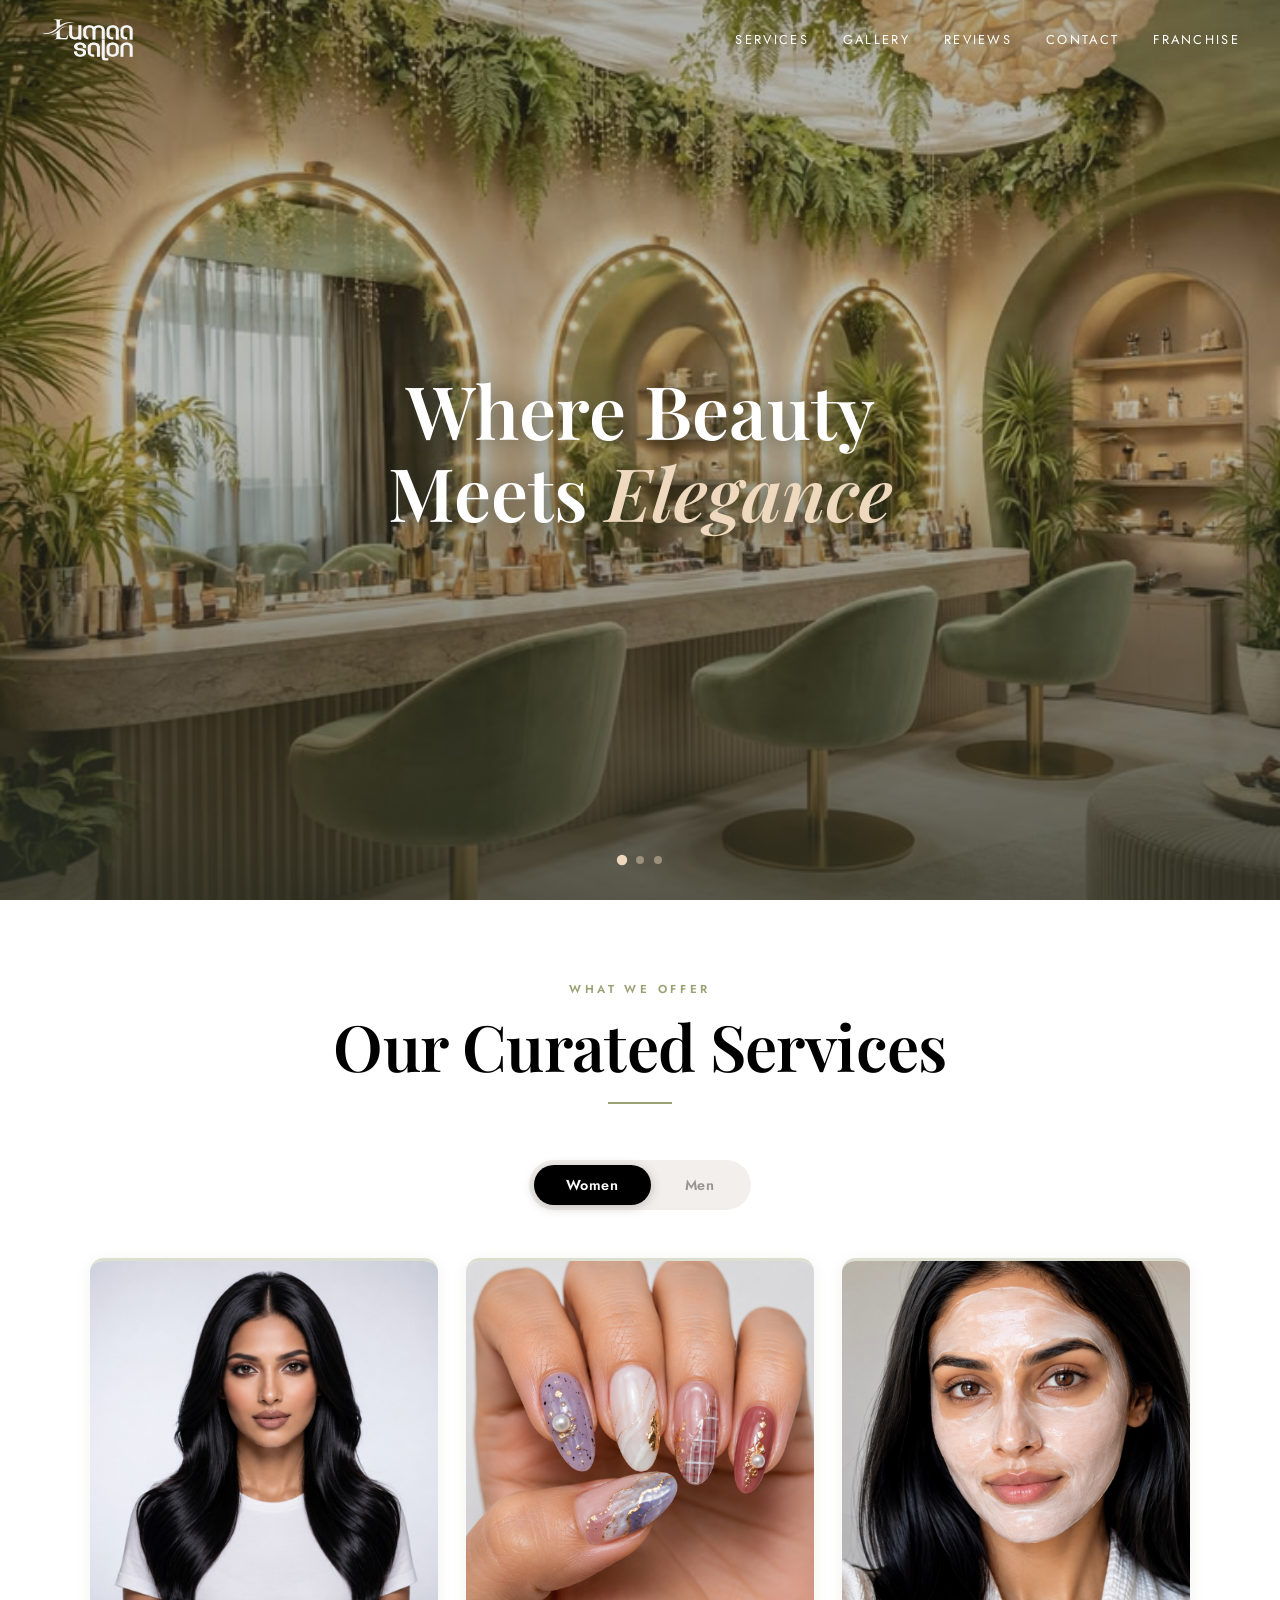
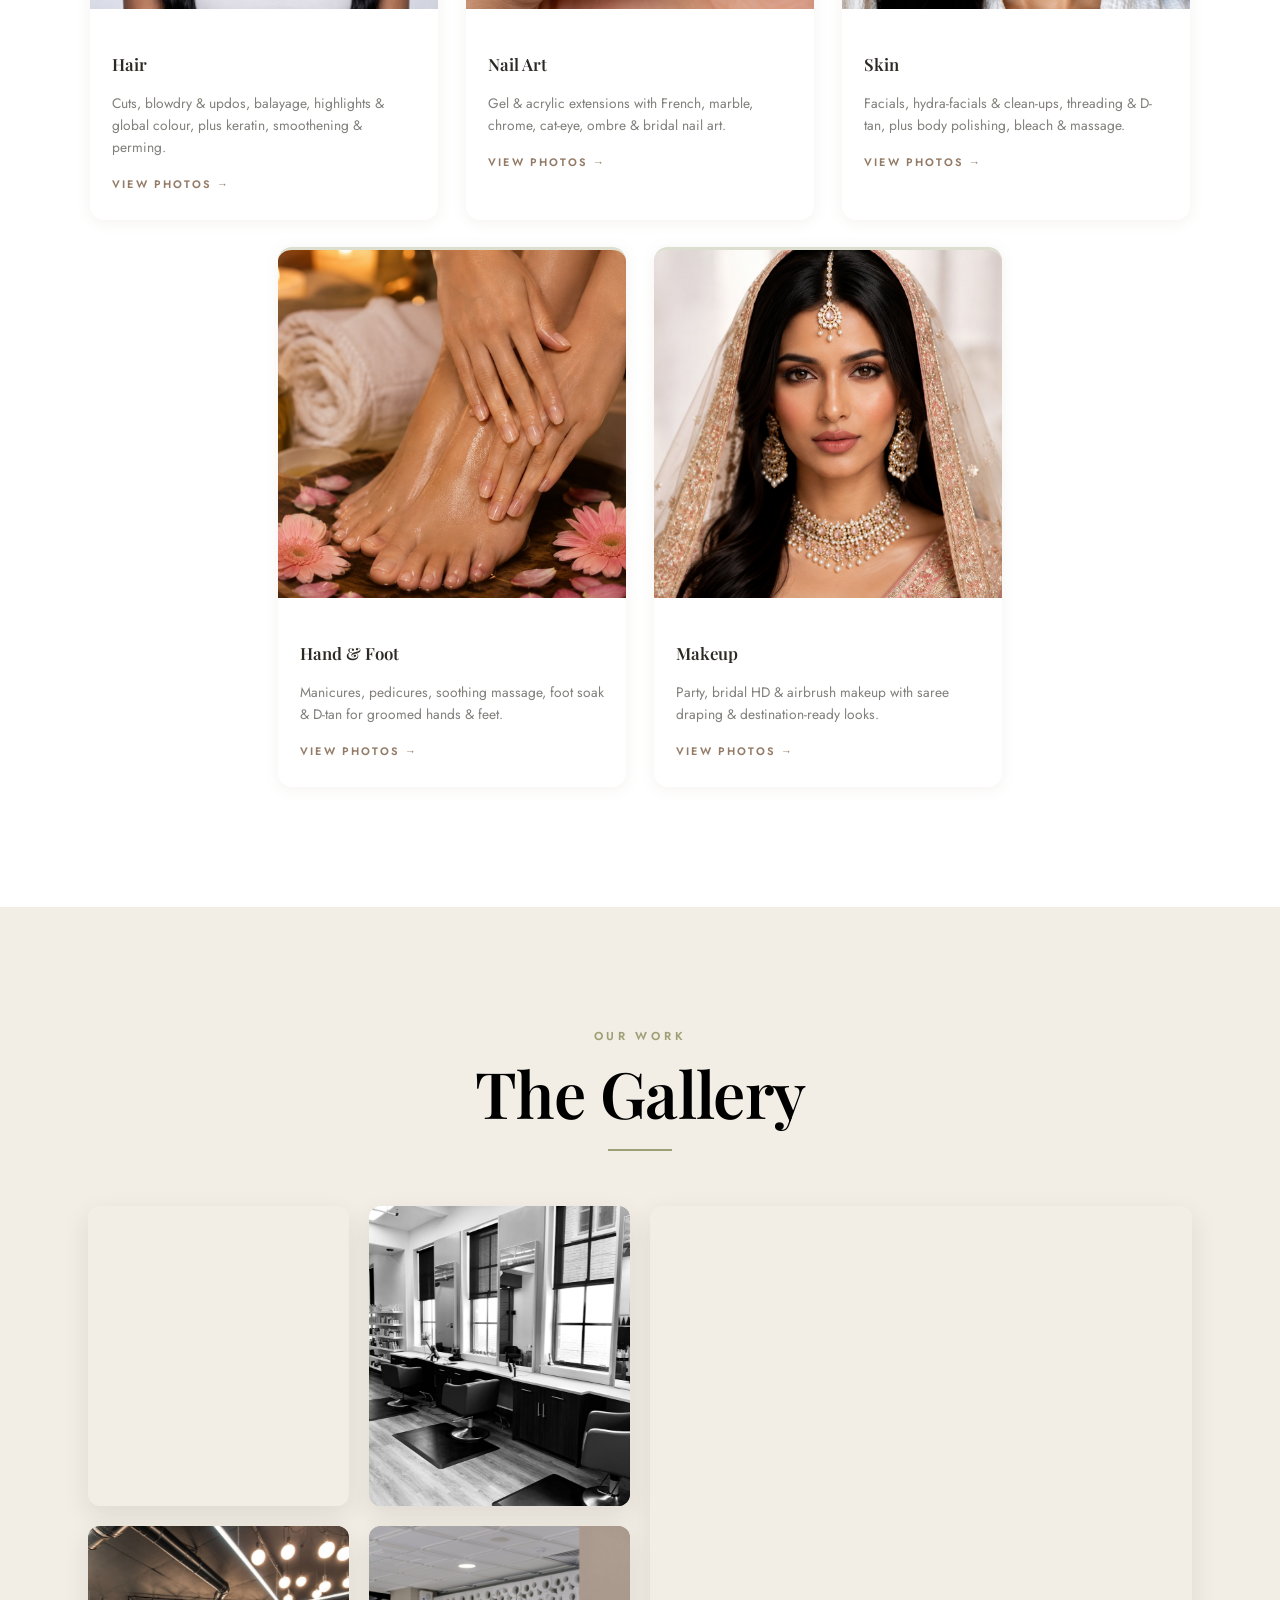
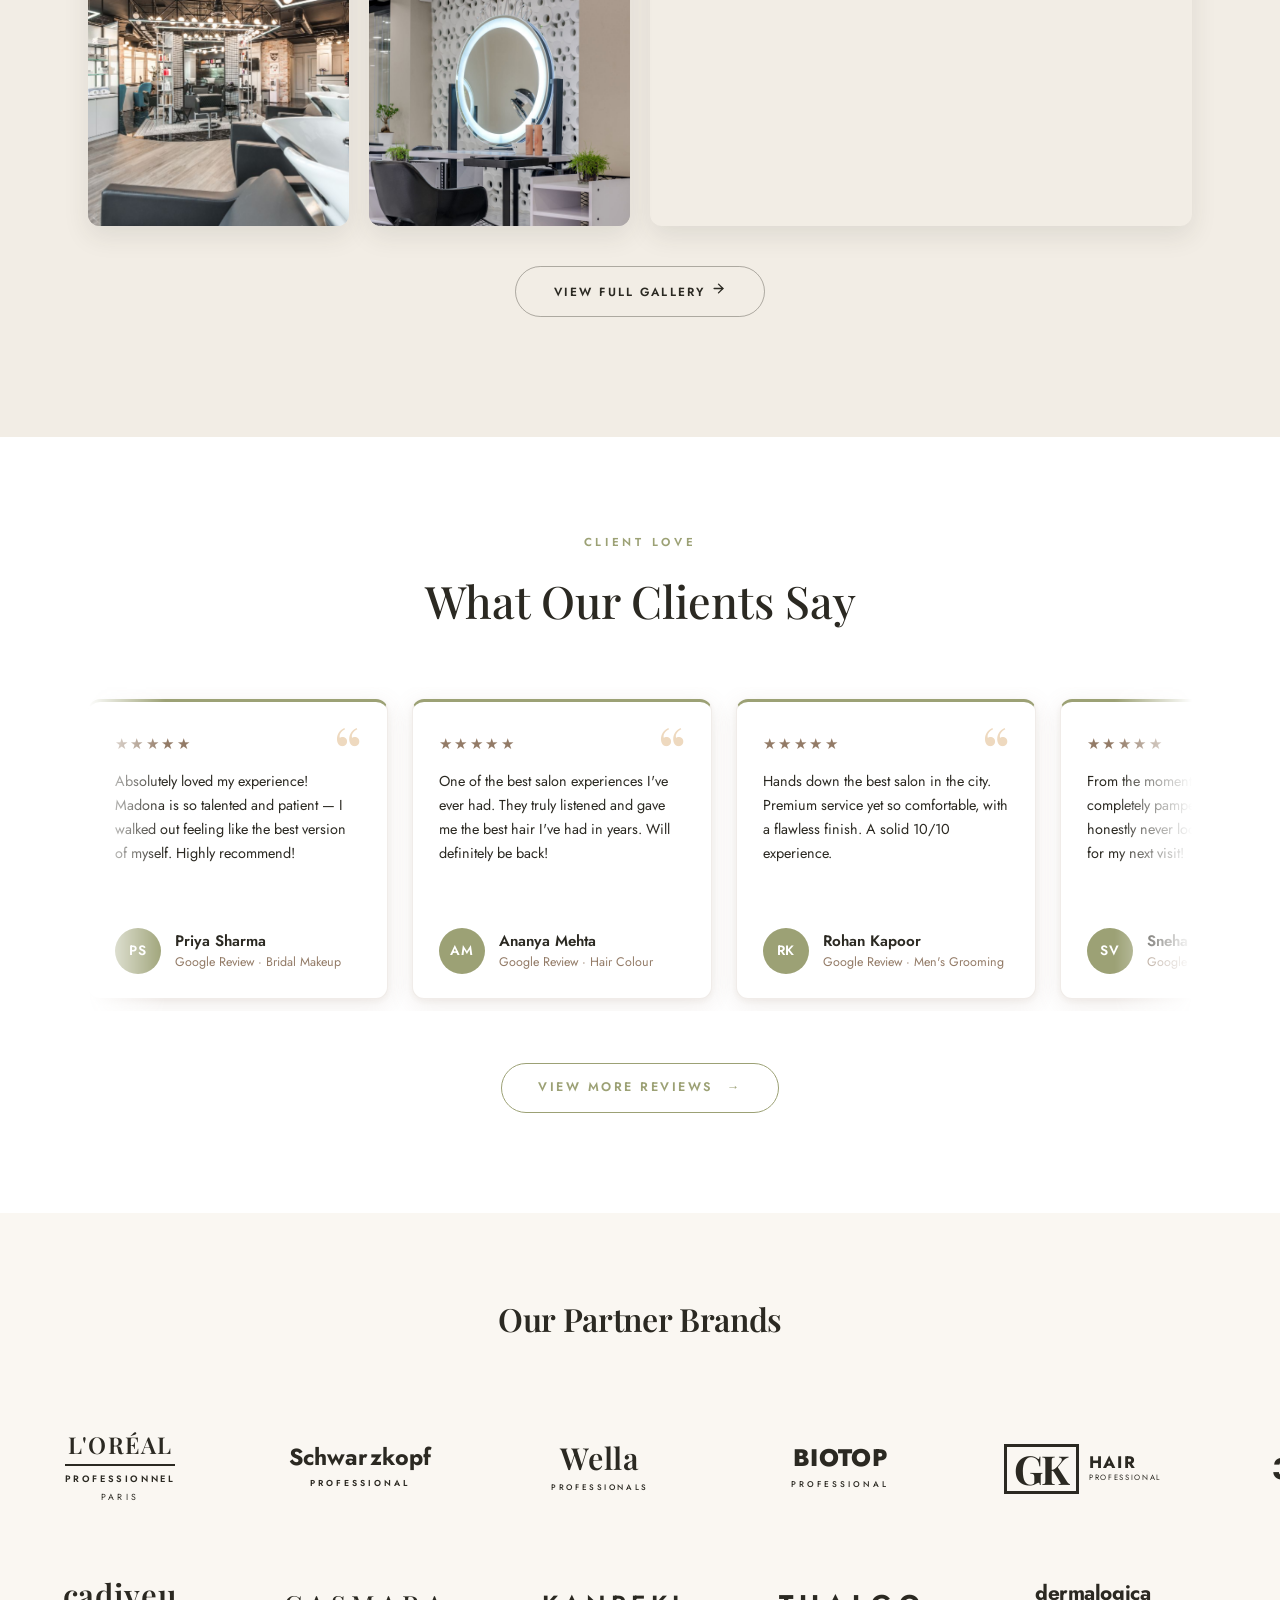
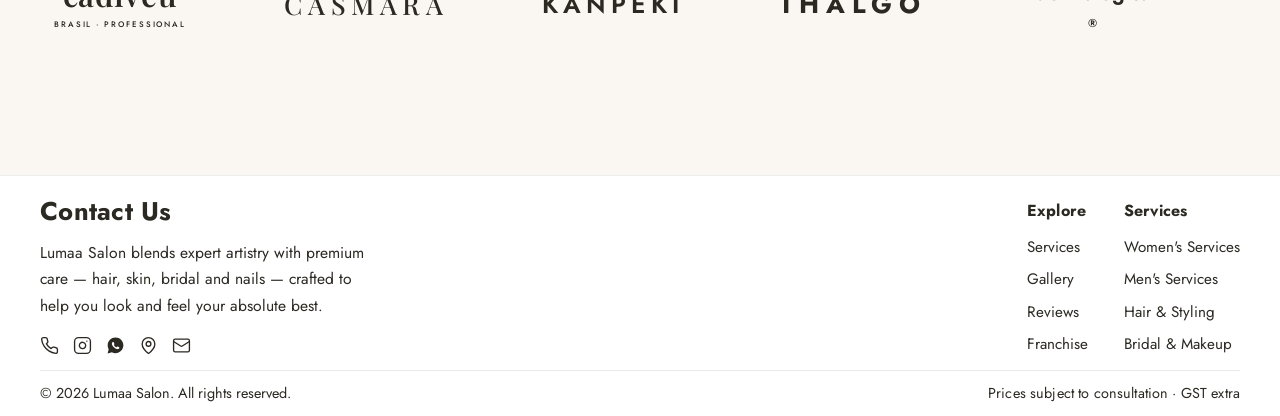
==== commit e922765e: "Update index.html" ====
--- a/index.html
+++ b/index.html
@@ -42,11 +42,12 @@
 
   <!-- ===== HERO ===== -->
   <section class="hero" id="home">
-    <!-- 2-image slider — JS translates track left every 3 s -->
+    <!-- 3-image slider — JS translates track left every 3 s -->
     <div class="hero-slides">
       <div class="hero-track">
         <div class="hero-slide slide-1"></div>
         <div class="hero-slide slide-2"></div>
+        <div class="hero-slide slide-3"></div>
       </div>
     </div>
     <div class="hero-overlay"></div>
@@ -57,6 +58,7 @@
     <div class="slide-dots">
       <span class="dot active" data-index="0"></span>
       <span class="dot" data-index="1"></span>
+      <span class="dot" data-index="2"></span>
     </div>
   </section>
 
@@ -186,15 +188,15 @@
       <div class="gallery-grid">
         <div class="g-item g1 reveal">
           <span class="g-shine"></span>
-          <span class="g-caption"><span class="g-eyebrow">The Space</span><span class="g-title">Our Studio</span></span>
+          <span class="g-caption"><span class="g-eyebrow">The Space</span><span class="g-title">Wash Lounge</span></span>
         </div>
         <div class="g-item g2 reveal d1">
           <span class="g-shine"></span>
-          <span class="g-caption"><span class="g-eyebrow">Interior</span><span class="g-title">The Salon Floor</span></span>
+          <span class="g-caption"><span class="g-eyebrow">Detail</span><span class="g-title">The Product Bar</span></span>
         </div>
         <div class="g-item g3 reveal d2">
           <span class="g-shine"></span>
-          <span class="g-caption"><span class="g-eyebrow">Couture</span><span class="g-title">Bridal Looks</span></span>
+          <span class="g-caption"><span class="g-eyebrow">Interiors</span><span class="g-title">The Styling Floor</span></span>
         </div>
         <div class="g-item g4 reveal d3">
           <span class="g-shine"></span>
@@ -204,6 +206,13 @@
           <span class="g-shine"></span>
           <span class="g-caption"><span class="g-eyebrow">Comfort</span><span class="g-title">Styling Suite</span></span>
         </div>
+      </div>
+
+      <div class="gallery-cta">
+        <a class="btn-gallery-more" href="gallery.html">
+          View Full Gallery
+          <svg class="btn-more-arrow" width="15" height="15" viewBox="0 0 24 24" fill="none" stroke="currentColor" stroke-width="2.2" stroke-linecap="round" stroke-linejoin="round"><line x1="5" y1="12" x2="19" y2="12"/><polyline points="12 5 19 12 12 19"/></svg>
+        </a>
       </div>
     </div>
   </section>
@@ -746,13 +755,13 @@
     (function () {
       var track   = document.querySelector('.hero-track');
       var dots    = document.querySelectorAll('.slide-dots .dot');
-      var total   = 2;
+      var total   = 3;
       var current = 0;
 
       function goTo(n) {
         current = (n + total) % total;
-        // each slide is 1/2 of the track width
-        track.style.transform = 'translateX(-' + (current * 50) + '%)';
+        // each slide is 1/3 of the track width
+        track.style.transform = 'translateX(-' + (current * (100 / total)) + '%)';
         dots.forEach(function (d, i) {
           d.classList.toggle('active', i === current);
         });
@@ -769,6 +778,7 @@
       function advance() { goTo(current + 1); }
       var timer = setInterval(advance, 3000);
     })();
+
     // Salon open/closed badge — open every day 10:00 AM – 9:00 PM IST
     (function updateStatus() {
       var dot  = document.getElementById('statusDot');
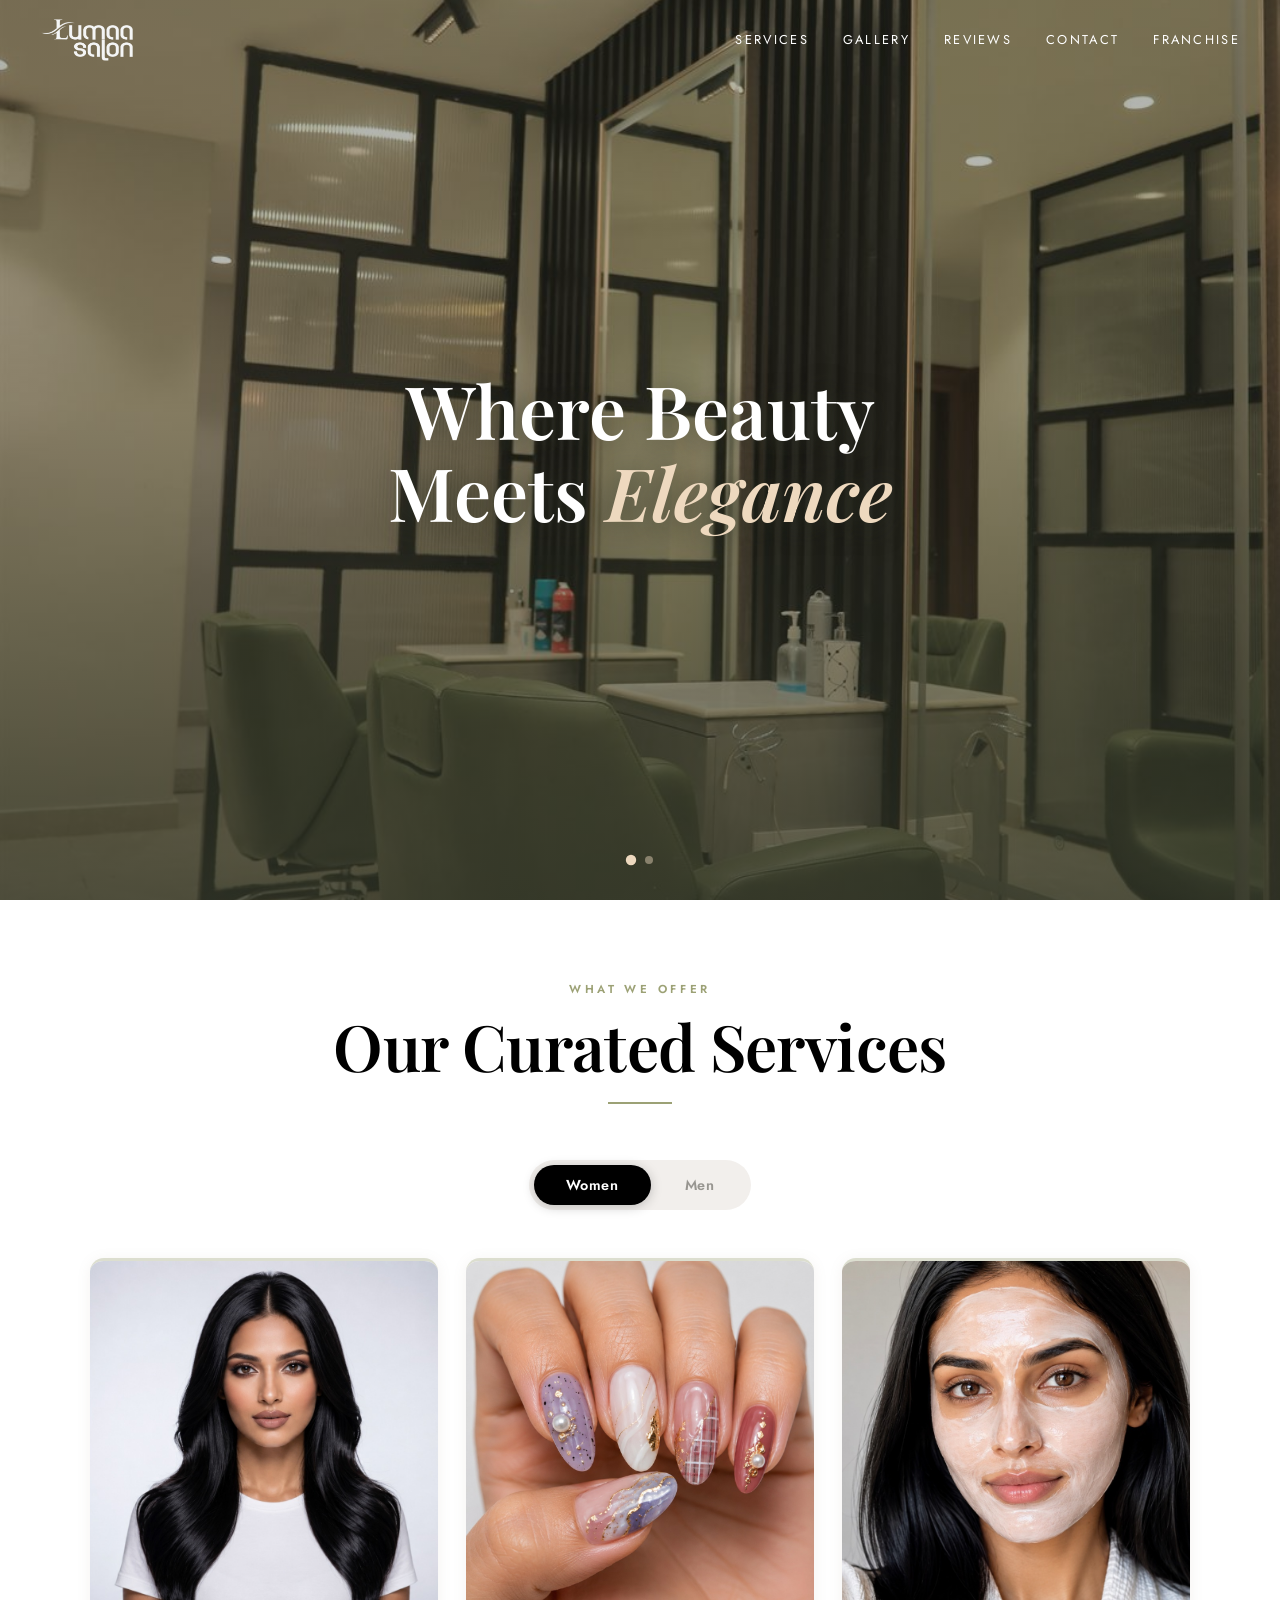
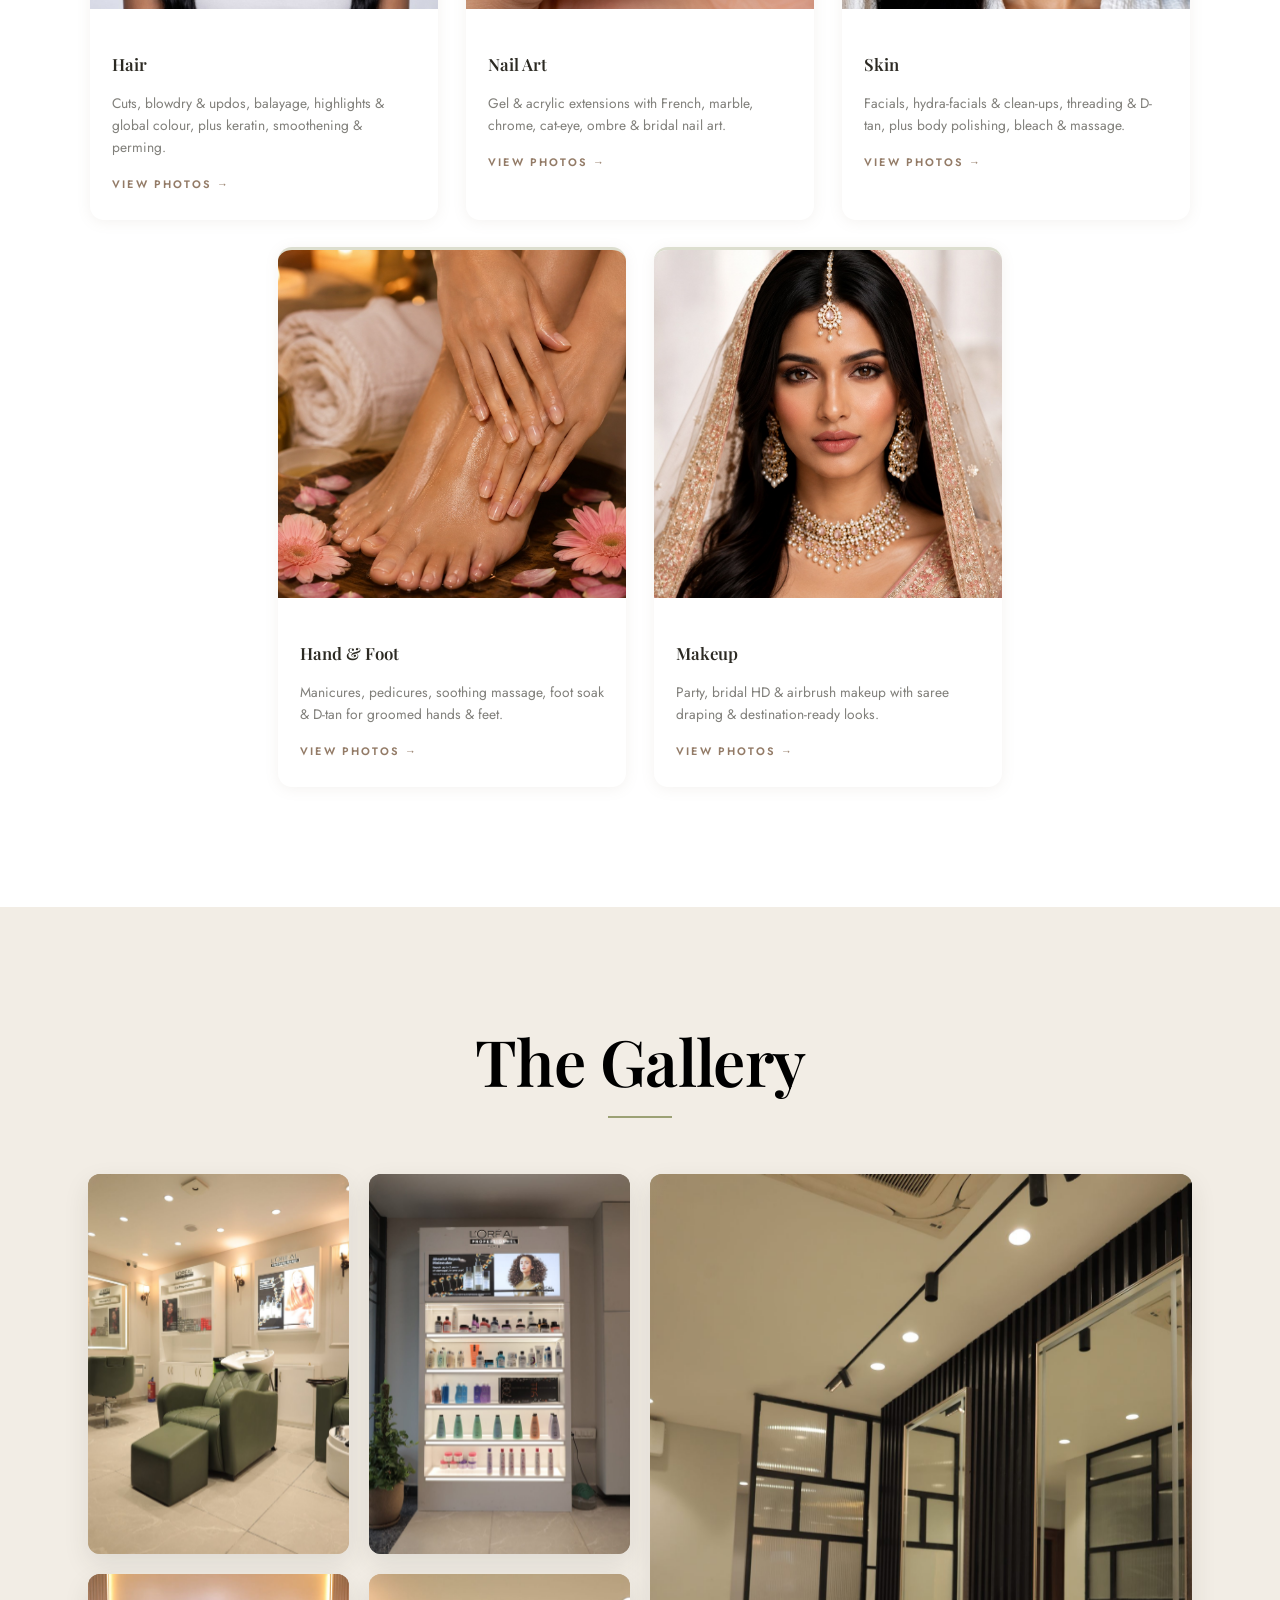
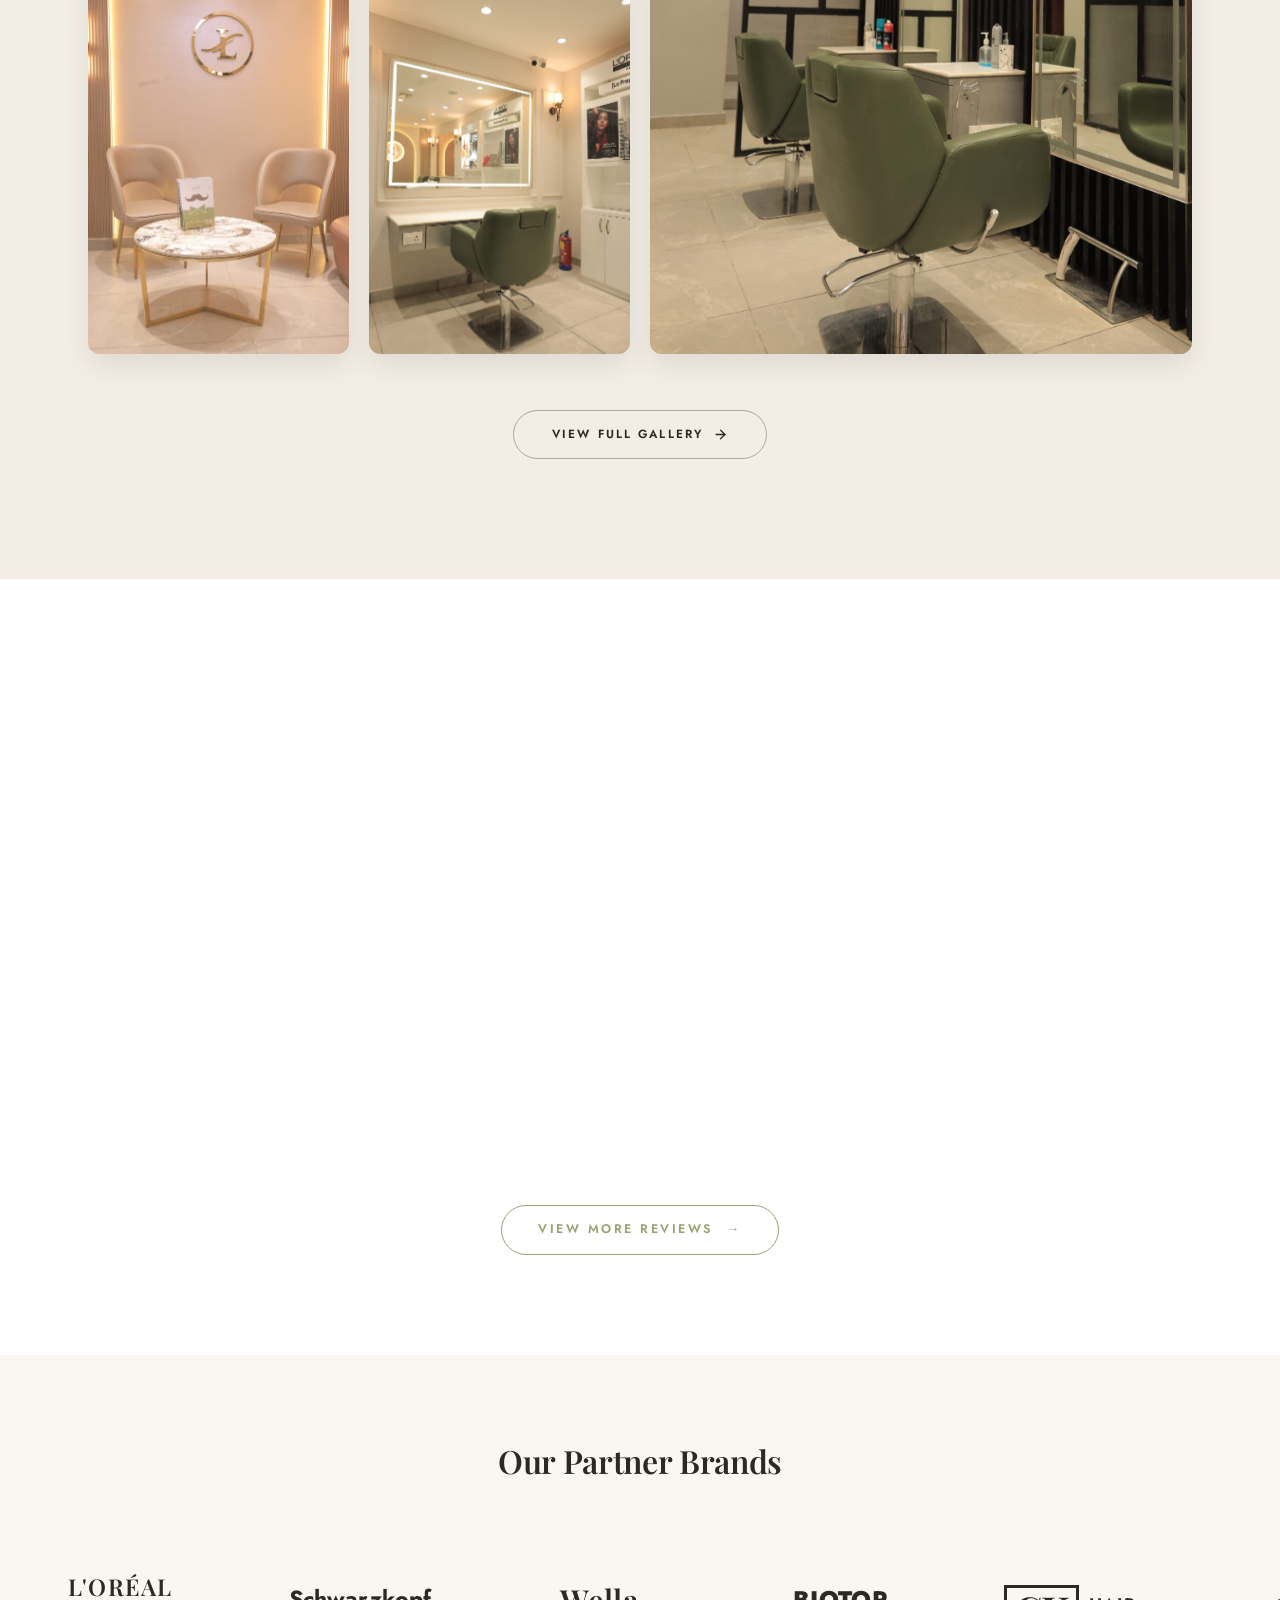
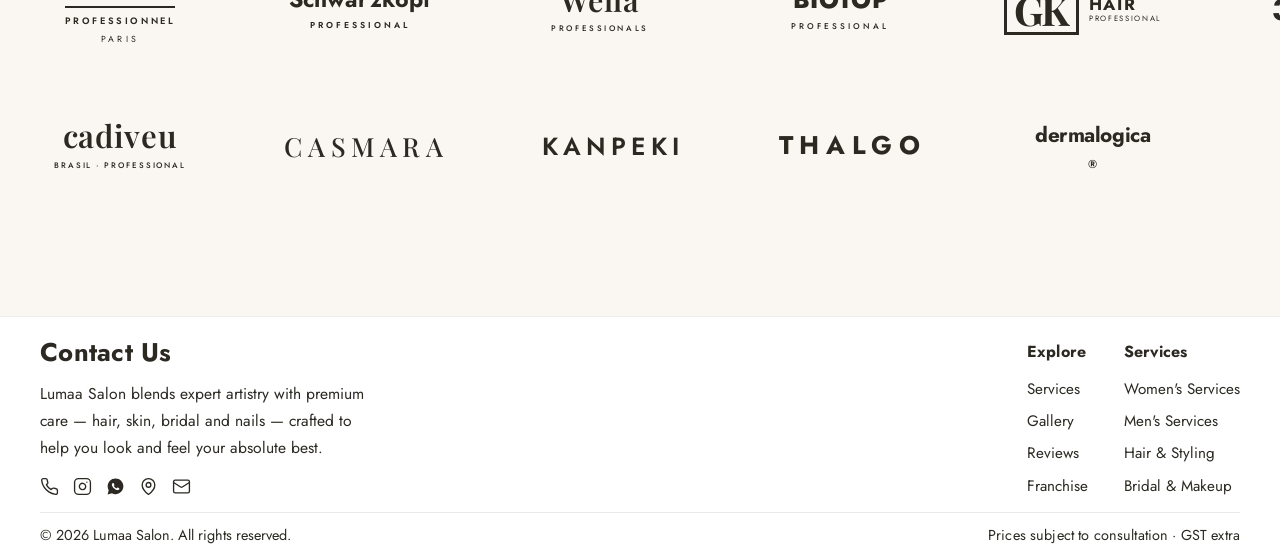
==== commit e1a44ad6: "Add files via upload" ====
--- a/index.html
+++ b/index.html
@@ -42,12 +42,11 @@
 
   <!-- ===== HERO ===== -->
   <section class="hero" id="home">
-    <!-- 3-image slider — JS translates track left every 3 s -->
+    <!-- 2-image slider — JS translates track left every 3 s -->
     <div class="hero-slides">
       <div class="hero-track">
         <div class="hero-slide slide-1"></div>
         <div class="hero-slide slide-2"></div>
-        <div class="hero-slide slide-3"></div>
       </div>
     </div>
     <div class="hero-overlay"></div>
@@ -58,7 +57,6 @@
     <div class="slide-dots">
       <span class="dot active" data-index="0"></span>
       <span class="dot" data-index="1"></span>
-      <span class="dot" data-index="2"></span>
     </div>
   </section>
 
@@ -181,7 +179,6 @@
   <section class="gallery" id="gallery">
     <div class="container">
       <div class="section-head reveal">
-        <p class="eyebrow">Our Work</p>
         <h2>The Gallery</h2>
         <span class="head-rule"></span>
       </div>
@@ -755,7 +752,7 @@
     (function () {
       var track   = document.querySelector('.hero-track');
       var dots    = document.querySelectorAll('.slide-dots .dot');
-      var total   = 3;
+      var total   = 2;
       var current = 0;
 
       function goTo(n) {
--- a/styles.css
+++ b/styles.css
@@ -268,8 +268,8 @@
   background-position: center;
 }
 
-.slide-1 { background-image: url('Home%20page%20photo%201.jpeg'); }
-.slide-2 { background-image: url('Home%20page%20photo.jpeg'); }
+.slide-1 { background-image: url('images/hero-3.jpg'); }
+.slide-2 { background-image: url('images/hero-1.jpg'); }
 
 /* ---- dot indicators ---- */
 .slide-dots {
@@ -572,7 +572,8 @@
 .gallery-grid {
   display: grid;
   grid-template-columns: repeat(4, 1fr);
-  grid-template-rows: 300px 300px;
+  /* taller rows: the source photos are portrait (2:3), so tall tiles crop far less */
+  grid-template-rows: 380px 380px;
   gap: 20px;
 }
 /* Ken Burns keyframes — 3 distinct pan+zoom paths */
@@ -598,7 +599,7 @@
   overflow: hidden;
   box-shadow: 0 10px 26px rgba(var(--deep-rgb), 0.1);
   background-size: cover;
-  background-position: center top;
+  background-position: center center;
   transition: transform 0.55s cubic-bezier(0.22, 1, 0.36, 1),
               box-shadow 0.55s cubic-bezier(0.22, 1, 0.36, 1);
 }
@@ -609,8 +610,8 @@
   inset: 0;
   background-image: inherit;
   background-size: cover;
-  background-position: center top;
-  transform-origin: top center;
+  background-position: center center;
+  transform-origin: center center;
   will-change: transform;
   transition: filter 0.6s ease, transform 0.7s cubic-bezier(0.22, 1, 0.36, 1);
 }
@@ -715,18 +716,18 @@
 }
 
 .g1 { grid-column: 1 / 2; grid-row: 1 / 2;
-  background-image: url('images/salon-interior-2.jpg'); }
+  background-image: url('images/gallery-wash-lounge.jpg'); }
 .g2 { grid-column: 2 / 3; grid-row: 1 / 2;
-  background-image: url('images/salon-interior-1.jpg'); }
+  background-image: url('images/gallery-product-bar.jpg'); }
 .g3 { grid-column: 3 / 5; grid-row: 1 / 3;
-  background-image: url('https://images.unsplash.com/photo-1633681926022-84c23e8cb2d6?auto=format&fit=crop&w=900&q=80'); }
+  background-image: url('images/gallery-styling-floor.jpg'); }
 .g4 { grid-column: 1 / 2; grid-row: 2 / 3;
-  background-image: url('images/salon-interior-3.jpg'); }
+  background-image: url('images/gallery-lounge.jpg'); }
 .g5 { grid-column: 2 / 3; grid-row: 2 / 3;
-  background-image: url('images/salon-interior-4.jpg'); }
+  background-image: url('images/gallery-styling-suite.jpg'); }
 
 /* View Full Gallery button */
-.gallery-cta { display: flex; justify-content: center; margin-top: 40px; }
+.gallery-cta { display: flex; justify-content: center; margin-top: 56px; }
 .btn-gallery-more {
   display: inline-block;
   font-family: var(--sans);
@@ -747,6 +748,10 @@
   color: var(--cream);
   border-color: var(--ink);
 }
+/* button: label + arrow that nudges on hover */
+.btn-gallery-more { display: inline-flex; align-items: center; gap: 10px; cursor: pointer; }
+.btn-more-arrow { transition: transform 0.35s cubic-bezier(0.22, 1, 0.36, 1); }
+.btn-gallery-more:hover .btn-more-arrow { transform: translateX(4px); }
 
 /* ============================================================
    FOUNDERS BAND
@@ -1256,14 +1261,13 @@
   .gallery { padding: 80px 0; }
   .gallery-grid {
     grid-template-columns: 1fr 1fr;
-    grid-template-rows: 240px 240px 240px;
+    grid-template-rows: auto;
     gap: 14px;
   }
-  .g1 { grid-column: 1/2; grid-row: 1/2; }
-  .g2 { grid-column: 2/3; grid-row: 1/2; }
-  .g3 { grid-column: 1/3; grid-row: 2/3; }
-  .g4 { grid-column: 1/2; grid-row: 3/4; }
-  .g5 { grid-column: 2/3; grid-row: 3/4; }
+  /* portrait 2:3 tiles matching the photos — each photo fills its frame fully, no crop, no gaps */
+  .g1, .g2, .g3, .g4, .g5 { grid-column: auto; grid-row: auto; aspect-ratio: 2 / 3; }
+  .g5 { display: none; }   /* phone: drop the lonely 5th tile → clean 2×2 of 4 photos */
+  .g-item::before { background-position: center; }
   .stats { margin-top: 56px; margin-bottom: 56px; }
   .reviews { padding: 72px 0 80px; }
   .partners { padding: 64px 0 72px; }
@@ -1289,14 +1293,10 @@
   .gallery { padding: 60px 0; }
   .gallery-grid {
     grid-template-columns: 1fr 1fr;
-    grid-template-rows: repeat(3, 190px);
+    grid-template-rows: auto;
     gap: 10px;
   }
-  .g1 { grid-column: 1/2; grid-row: 1/2; }
-  .g2 { grid-column: 2/3; grid-row: 1/2; }
-  .g3 { grid-column: 1/3; grid-row: 2/3; }
-  .g4 { grid-column: 1/2; grid-row: 3/4; }
-  .g5 { grid-column: 2/3; grid-row: 3/4; }
+  .g1, .g2, .g3, .g4, .g5 { grid-column: auto; grid-row: auto; aspect-ratio: 2 / 3; }
   .founders { padding: 60px 0 68px; }
   .reviews { padding: 56px 0 64px; overflow: hidden; }
   /* One full review fits the screen, then steps completely to the next.
@@ -1372,7 +1372,7 @@
   .idx-body h4 { font-size: 0.78rem; margin-bottom: 0; }
   .idx-body p, .idx-link { display: none; }
 
-  .gallery-grid { grid-template-rows: repeat(3, 150px); gap: 8px; }
+  .gallery-grid { grid-template-rows: auto; gap: 8px; }
 
   .stats { margin-top: 24px; margin-bottom: 32px; padding: 24px 0; }
 
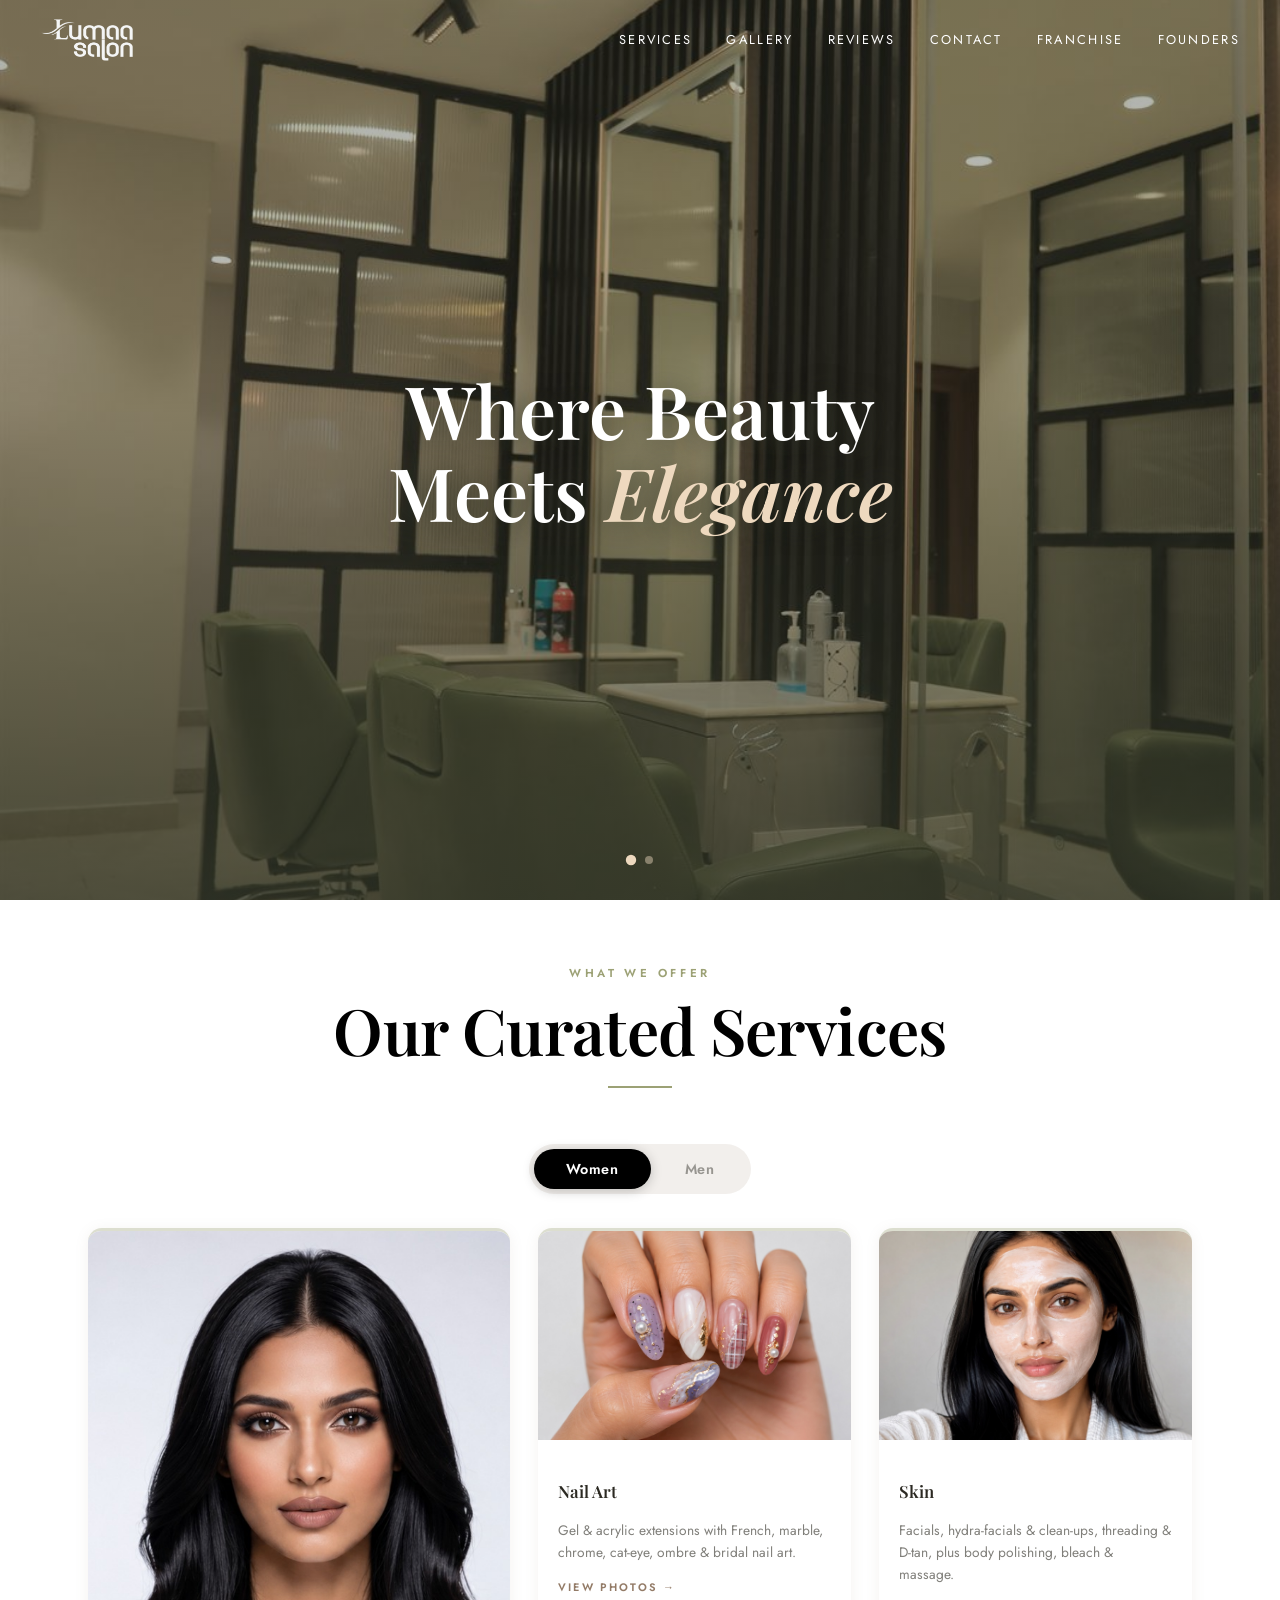
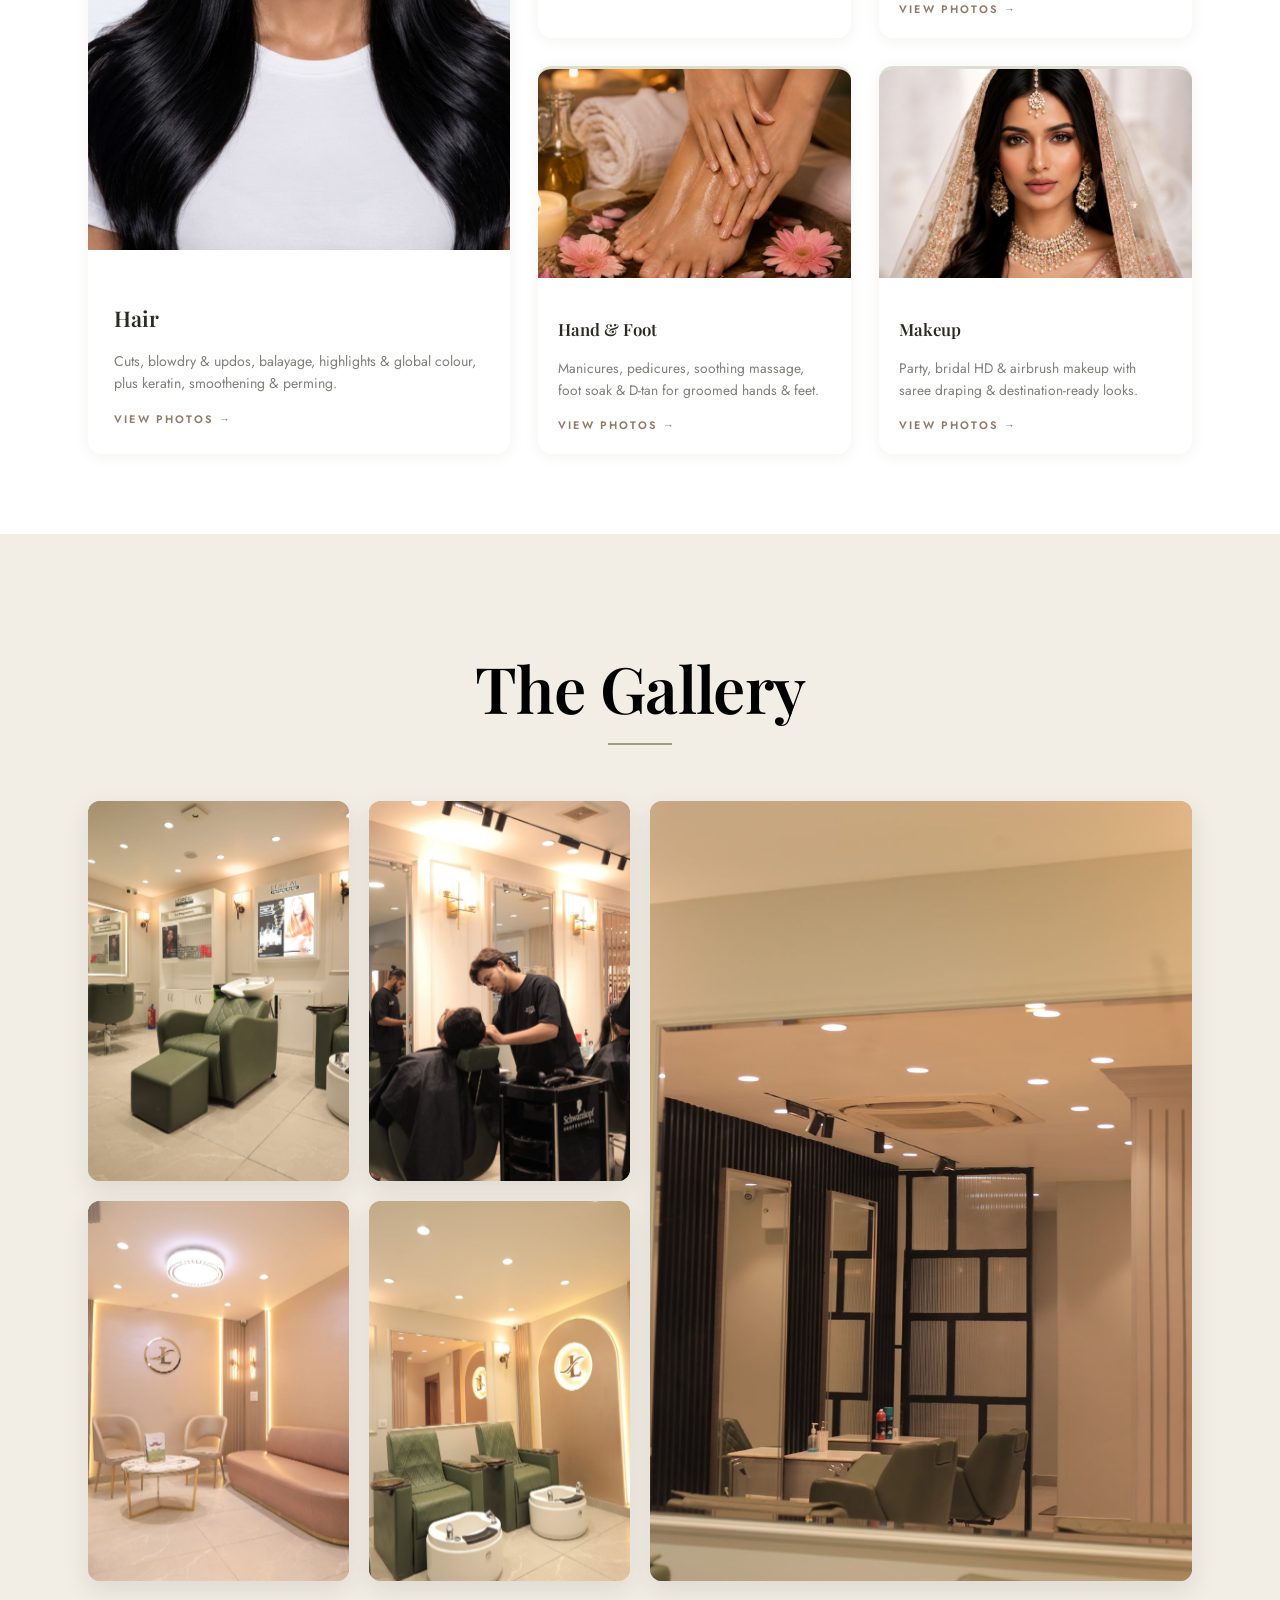
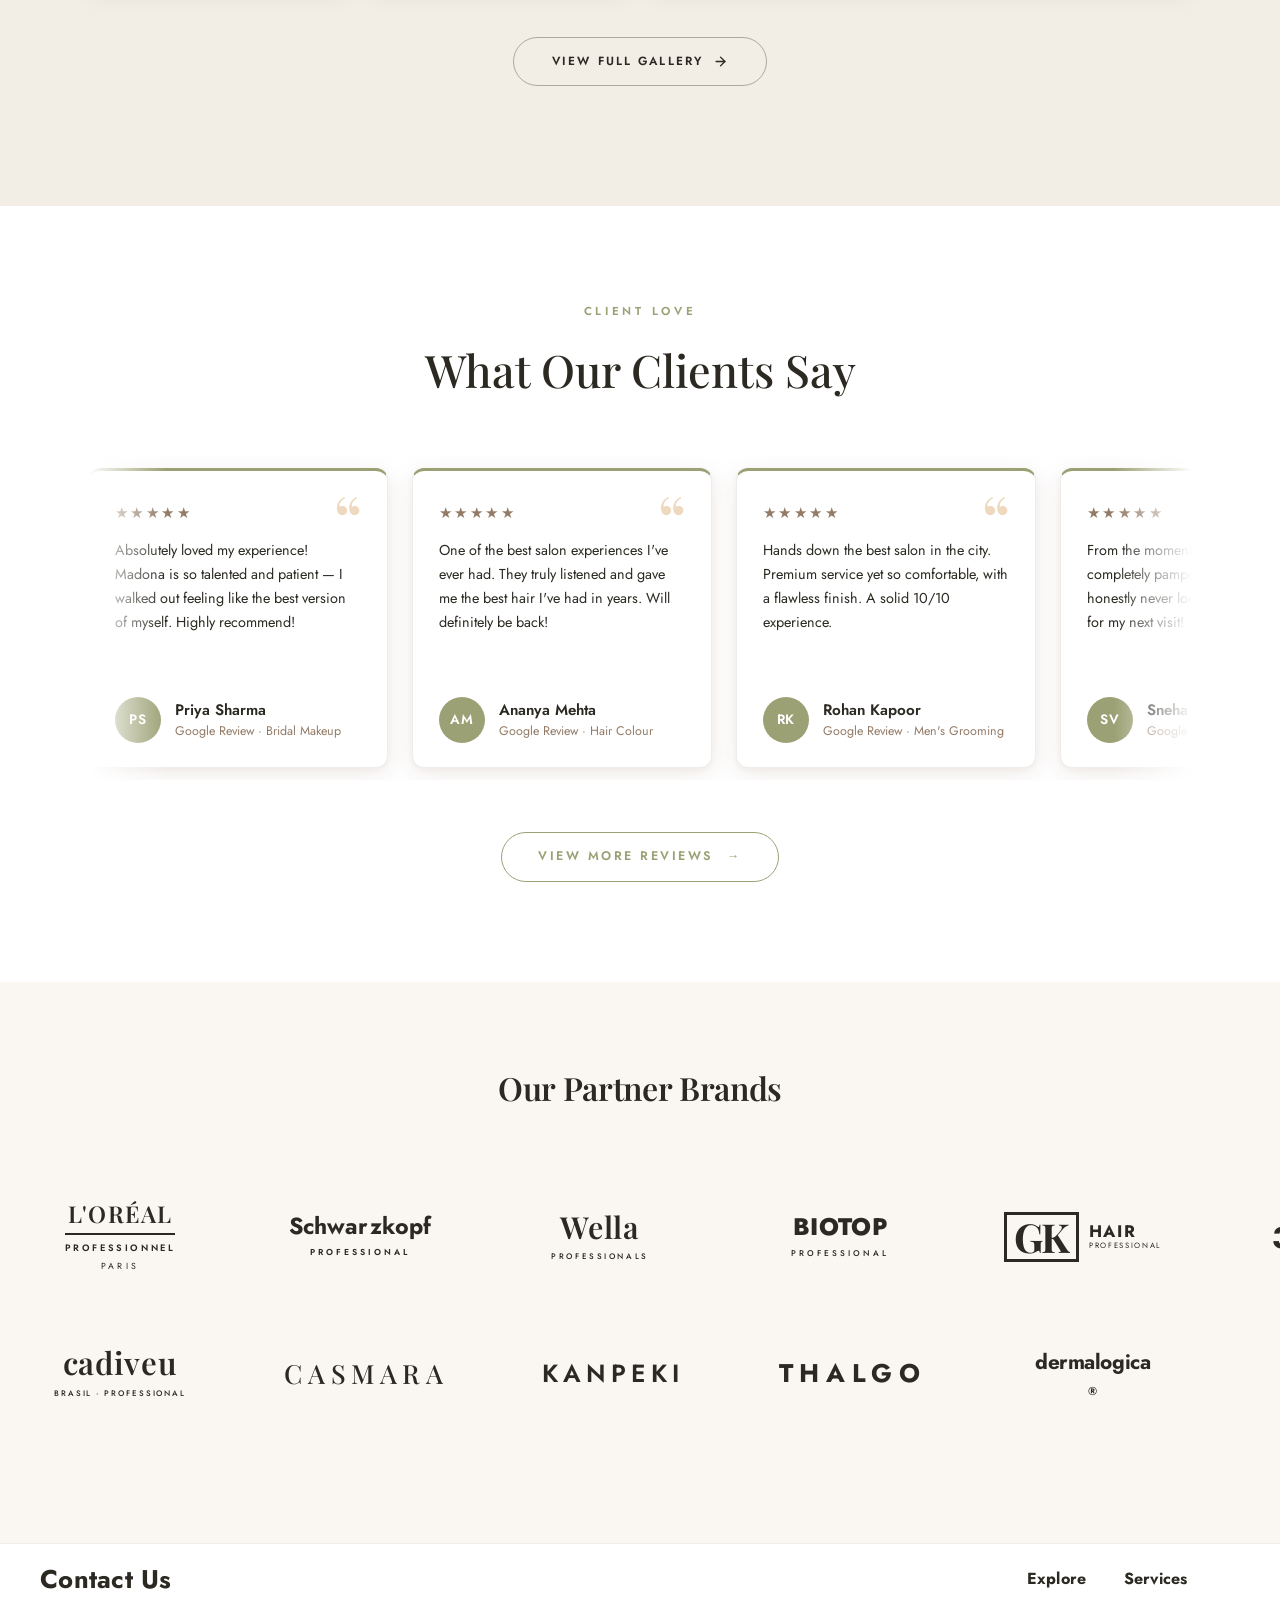
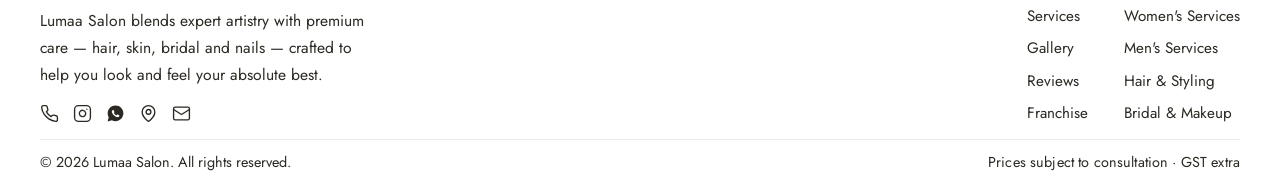
==== commit 908a63d8: "Add files via upload" ====
--- a/index.html
+++ b/index.html
@@ -3,9 +3,10 @@
 <head>
   <meta charset="UTF-8" />
   <meta name="viewport" content="width=device-width, initial-scale=1.0" />
+  <meta name="color-scheme" content="light" />
   <title>Luma Salon — Where Beauty Meets Elegance</title>
   <meta name="description" content="Luma Salon — premium hair, beauty and styling. Where beauty meets elegance." />
-  <link rel="icon" type="image/webp" href="images/lumaa-logo-white.webp" />
+  <link rel="icon" type="image/webp" href="images/brand/lumaa-logo-white.webp" />
   <link rel="stylesheet" href="styles.css" />
   <link rel="preconnect" href="https://fonts.googleapis.com" />
   <link rel="preconnect" href="https://fonts.gstatic.com" crossorigin />
@@ -24,9 +25,9 @@
   <header class="navbar">
     <a href="#home" class="brand">
       <!-- white version: visible over hero / dark navbar -->
-      <img src="images/lumaa-logo-white.webp" alt="Lumaa Salon" class="logo logo-white" />
+      <img src="images/brand/lumaa-logo-white.webp" alt="Lumaa Salon" class="logo logo-white" />
       <!-- olive version: visible when navbar turns light on scroll -->
-      <img src="images/lumaa-logo-olive.webp" alt="Lumaa Salon" class="logo logo-olive" />
+      <img src="images/brand/lumaa-logo-olive.webp" alt="Lumaa Salon" class="logo logo-olive" />
     </a>
     <nav class="nav-links" id="navLinks">
       <a href="#services">Services</a>
@@ -34,6 +35,7 @@
       <a href="#reviews">Reviews</a>
       <a href="#contact">Contact</a>
       <a href="https://docs.google.com/forms/d/e/1FAIpQLScYBFybON-J7nFKHJC2IQqXxigCQ_ar4FxfF-Mzsk_BcsSYzg/viewform" target="_blank" rel="noopener">Franchise</a>
+      <a href="founders.html">Founders</a>
     </nav>
     <button class="hamburger" id="hamburger" aria-label="Toggle menu">
       <span></span><span></span><span></span>
@@ -81,8 +83,8 @@
       <div id="idx-panel-women" class="idx-panel active">
         <div class="idx-grid">
 
-          <div class="idx-item reveal" onclick="openGallery('women-hair')" role="button" tabindex="0">
-            <img src="images/women-hair-blowout.jpg" alt="Hair" class="idx-img" />
+          <div class="idx-item idx-feature reveal" onclick="openGallery('women-hair')" role="button" tabindex="0">
+            <img src="images/women/women-hair-blowout.jpg" alt="Hair" class="idx-img" />
             <div class="idx-body">
               <h4>Hair</h4>
               <p>Cuts, blowdry &amp; updos, balayage, highlights &amp; global colour, plus keratin, smoothening &amp; perming.</p>
@@ -91,7 +93,7 @@
           </div>
 
           <div class="idx-item reveal d1" onclick="openGallery('women-nail')" role="button" tabindex="0">
-            <img src="images/women-nail-marble.jpg" alt="Nail Art" class="idx-img" />
+            <img src="images/women/women-nail-marble.jpg" alt="Nail Art" class="idx-img" />
             <div class="idx-body">
               <h4>Nail Art</h4>
               <p>Gel &amp; acrylic extensions with French, marble, chrome, cat-eye, ombre &amp; bridal nail art.</p>
@@ -100,7 +102,7 @@
           </div>
 
           <div class="idx-item reveal d2" onclick="openGallery('women-skin')" role="button" tabindex="0">
-            <img src="images/women-skin-facial.jpg" alt="Skin &amp; Face" class="idx-img" />
+            <img src="images/women/women-skin-facial.jpg" alt="Skin &amp; Face" class="idx-img" />
             <div class="idx-body">
               <h4>Skin</h4>
               <p>Facials, hydra-facials &amp; clean-ups, threading &amp; D-tan, plus body polishing, bleach &amp; massage.</p>
@@ -109,7 +111,7 @@
           </div>
 
           <div class="idx-item reveal d3" onclick="openGallery('women-handfoot')" role="button" tabindex="0">
-            <img src="images/women-foot-spa.jpg" alt="Hand &amp; Foot" class="idx-img" />
+            <img src="images/women/women-foot-spa.jpg" alt="Hand &amp; Foot" class="idx-img" />
             <div class="idx-body">
               <h4>Hand &amp; Foot</h4>
               <p>Manicures, pedicures, soothing massage, foot soak &amp; D-tan for groomed hands &amp; feet.</p>
@@ -118,7 +120,7 @@
           </div>
 
           <div class="idx-item reveal d4" onclick="openGallery('women-makeup')" role="button" tabindex="0">
-            <img src="images/women-makeup-bridal-hd.jpg" alt="Makeup" class="idx-img" />
+            <img src="images/women/women-makeup-bridal-hd.jpg" alt="Makeup" class="idx-img" />
             <div class="idx-body">
               <h4>Makeup</h4>
               <p>Party, bridal HD &amp; airbrush makeup with saree draping &amp; destination-ready looks.</p>
@@ -133,8 +135,8 @@
       <div id="idx-panel-men" class="idx-panel">
         <div class="idx-grid">
 
-          <div class="idx-item reveal" onclick="openGallery('men-hair')" role="button" tabindex="0">
-            <img src="images/men-hair-styling.jpg" alt="Haircut" class="idx-img" style="object-position: top;" />
+          <div class="idx-item idx-feature reveal" onclick="openGallery('men-hair')" role="button" tabindex="0">
+            <img src="images/men/men-hair-styling.jpg" alt="Haircut" class="idx-img" />
             <div class="idx-body">
               <h4>Hair Cut</h4>
               <p>Haircuts, restyles, textured crops, head shave, oil massage &amp; hair spa.</p>
@@ -143,7 +145,7 @@
           </div>
 
           <div class="idx-item reveal d1" onclick="openGallery('men-beard')" role="button" tabindex="0">
-            <img src="images/men-hair-classic-beard.jpg" alt="Beard" class="idx-img" style="object-position: top;" />
+            <img src="images/men/men-hair-classic-beard.jpg" alt="Beard" class="idx-img" />
             <div class="idx-body">
               <h4>Beard Styling</h4>
               <p>Beard sculpting &amp; styling, classic &amp; designer beards, line-ups, clean shaves &amp; beard spa.</p>
@@ -152,7 +154,7 @@
           </div>
 
           <div class="idx-item reveal d2" onclick="openGallery('men-colour')" role="button" tabindex="0">
-            <img src="images/men-colour-cover.jpg" alt="Hair Rituals" class="idx-img" />
+            <img src="images/men/men-colour-cover.jpg" alt="Hair Rituals" class="idx-img" />
             <div class="idx-body">
               <h4>Hair Rituals</h4>
               <p>Hair &amp; beard colour, highlights, perming, rebonding, smoothening &amp; keratin treatments.</p>
@@ -161,7 +163,7 @@
           </div>
 
           <div class="idx-item reveal d3" onclick="openGallery('men-skin')" role="button" tabindex="0">
-            <img src="images/men-skin-hydra-facial.jpg" alt="Skin" class="idx-img" />
+            <img src="images/men/men-skin-hydra-facial.jpg" alt="Skin" class="idx-img" />
             <div class="idx-body">
               <h4>Skin</h4>
               <p>Clean-ups, facials &amp; hydra-facials, D-tan, face packs, manicures, pedicures &amp; nail grooming.</p>
@@ -185,23 +187,18 @@
       <div class="gallery-grid">
         <div class="g-item g1 reveal">
           <span class="g-shine"></span>
-          <span class="g-caption"><span class="g-eyebrow">The Space</span><span class="g-title">Wash Lounge</span></span>
         </div>
         <div class="g-item g2 reveal d1">
           <span class="g-shine"></span>
-          <span class="g-caption"><span class="g-eyebrow">Detail</span><span class="g-title">The Product Bar</span></span>
         </div>
         <div class="g-item g3 reveal d2">
           <span class="g-shine"></span>
-          <span class="g-caption"><span class="g-eyebrow">Interiors</span><span class="g-title">The Styling Floor</span></span>
         </div>
         <div class="g-item g4 reveal d3">
           <span class="g-shine"></span>
-          <span class="g-caption"><span class="g-eyebrow">Ambiance</span><span class="g-title">The Lounge</span></span>
         </div>
         <div class="g-item g5 reveal d4">
           <span class="g-shine"></span>
-          <span class="g-caption"><span class="g-eyebrow">Comfort</span><span class="g-title">Styling Suite</span></span>
         </div>
       </div>
 
@@ -522,7 +519,7 @@
       <h3 class="svc-modal-title" id="svcModalTitle"></h3>
       <div class="svc-stage">
         <button class="svc-nav svc-prev" onclick="galleryStep(-1)" aria-label="Previous photo">&#8249;</button>
-        <img class="svc-stage-img" id="svcStageImg" src="" alt="" />
+        <img class="svc-stage-img" id="svcStageImg" alt="" />
         <button class="svc-nav svc-next" onclick="galleryStep(1)" aria-label="Next photo">&#8250;</button>
       </div>
       <p class="svc-counter" id="svcCounter"></p>
@@ -544,75 +541,75 @@
     // Each photo carries its own exact service name (shown under the gallery image).
     var SVC_GALLERY = {
       'women-hair': { title: 'Hair Rituals', photos: [
-        { src: 'women-hair-balayage',      name: 'Balayage' },
-        { src: 'women-hair-blonde',        name: 'Blonding' },
-        { src: 'women-hair-colour',        name: 'Hair Color' },
-        { src: 'women-hair-curls',         name: 'Hair Color' },
-        { src: 'women-hair-haircut',       name: 'Haircut' },
-        { src: 'women-hair-heat-styling',  name: 'Keratin' },
-        { src: 'women-hair-highlights',    name: 'Highlights' },
-        { src: 'women-hair-layers',        name: 'Blowdry' },
-        { src: 'women-hair-natural-curls', name: 'Hair Extension' },
-        { src: 'women-hair-perming',       name: 'Highlights' },
-        { src: 'women-hair-smoothening',   name: 'Nanoplastia' },
-        { src: 'women-hair-updo',          name: 'Hair Color' },
-        { src: 'women-hair-waves',         name: 'Ombre' } ] },
+        { src: 'women/women-hair-balayage',      name: 'Balayage' },
+        { src: 'women/women-hair-blonde',        name: 'Blonding' },
+        { src: 'women/women-hair-colour',        name: 'Hair Color' },
+        { src: 'women/women-hair-curls',         name: 'Hair Color' },
+        { src: 'women/women-hair-haircut',       name: 'Haircut' },
+        { src: 'women/women-hair-heat-styling',  name: 'Keratin' },
+        { src: 'women/women-hair-highlights',    name: 'Highlights' },
+        { src: 'women/women-hair-layers',        name: 'Blowdry' },
+        { src: 'women/women-hair-natural-curls', name: 'Hair Extension' },
+        { src: 'women/women-hair-perming',       name: 'Highlights' },
+        { src: 'women/women-hair-smoothening',   name: 'Nanoplastia' },
+        { src: 'women/women-hair-updo',          name: 'Hair Color' },
+        { src: 'women/women-hair-waves',         name: 'Ombre' } ] },
       'women-nail': { title: 'Nail Art', photos: [
-        { src: 'women-nail-marble',         name: 'Nail Extensions' },
-        { src: 'women-nail-babyboomer',     name: 'Acrylic Extensions' },
-        { src: 'women-nail-bridal-3d',      name: '3D Nail Art' },
-        { src: 'women-nail-bridal-lace',    name: 'Bridal Nail Art' },
-        { src: 'women-nail-cat-eye',        name: 'Cat Eye' },
-        { src: 'women-nail-chrome',         name: 'Chrome Art' },
-        { src: 'women-nail-french-art',     name: 'French' },
-        { src: 'women-nail-french-classic', name: 'Nail Extensions' },
-        { src: 'women-nail-gel-paint',      name: 'Shady Gel' },
-        { src: 'women-nail-gold-art',       name: 'Nail Art' },
-        { src: 'women-nail-mandala-black',  name: 'Mandalas' },
-        { src: 'women-nail-mandala-pastel', name: 'Mandalas' },
-        { src: 'women-nail-marble-grey',    name: 'Stone/Flat Art' },
-        { src: 'women-nail-ombre',          name: 'Ombre Nail Art' },
-        { src: 'women-nail-rainbow',        name: 'Ombre Nail Art' },
-        { src: 'women-nail-stiletto',       name: 'Mandalas' } ] },
+        { src: 'women/women-nail-marble',         name: 'Nail Extensions' },
+        { src: 'women/women-nail-babyboomer',     name: 'Acrylic Extensions' },
+        { src: 'women/women-nail-bridal-3d',      name: '3D Nail Art' },
+        { src: 'women/women-nail-bridal-lace',    name: 'Bridal Nail Art' },
+        { src: 'women/women-nail-cat-eye',        name: 'Cat Eye' },
+        { src: 'women/women-nail-chrome',         name: 'Chrome Art' },
+        { src: 'women/women-nail-french-art',     name: 'French' },
+        { src: 'women/women-nail-french-classic', name: 'Nail Extensions' },
+        { src: 'women/women-nail-gel-paint',      name: 'Shady Gel' },
+        { src: 'women/women-nail-gold-art',       name: 'Nail Art' },
+        { src: 'women/women-nail-mandala-black',  name: 'Mandalas' },
+        { src: 'women/women-nail-mandala-pastel', name: 'Mandalas' },
+        { src: 'women/women-nail-marble-grey',    name: 'Stone/Flat Art' },
+        { src: 'women/women-nail-ombre',          name: 'Ombre Nail Art' },
+        { src: 'women/women-nail-rainbow',        name: 'Ombre Nail Art' },
+        { src: 'women/women-nail-stiletto',       name: 'Mandalas' } ] },
       'women-skin': { title: 'Skin', photos: [
-        { src: 'women-skin-facial',    name: 'Facial & Cleanup' },
-        { src: 'women-skin-cleanup',   name: 'Threading' },
-        { src: 'women-skin-glow',      name: 'Hydra Facial' },
-        { src: 'women-body-polishing', name: 'Waxing' } ] },
+        { src: 'women/women-skin-facial',    name: 'Facial & Cleanup' },
+        { src: 'women/women-skin-cleanup',   name: 'Threading' },
+        { src: 'women/women-skin-glow',      name: 'Hydra Facial' },
+        { src: 'women/women-body-polishing', name: 'Waxing' } ] },
       'women-handfoot': { title: 'Hand & Foot', photos: [
-        { src: 'women-foot-spa',      name: 'Hand & Foot Massage' },
-        { src: 'women-hand-manicure', name: 'Manicure' },
-        { src: 'women-foot-pedicure', name: 'Pedicure' } ] },
+        { src: 'women/women-foot-spa',      name: 'Hand & Foot Massage' },
+        { src: 'women/women-hand-manicure', name: 'Manicure' },
+        { src: 'women/women-foot-pedicure', name: 'Pedicure' } ] },
       'women-makeup': { title: 'Makeup', photos: [
-        { src: 'women-makeup-bridal-hd', name: 'Bridal HD Makeup' },
-        { src: 'women-makeup-bridal',    name: 'Bridal Makeup' },
-        { src: 'women-makeup-eye',       name: 'Eye Makeup' },
-        { src: 'women-makeup-sagan',     name: 'Party Makeup' },
-        { src: 'women-hair-blowout',     name: 'Party Makeup' } ] },
+        { src: 'women/women-makeup-bridal-hd', name: 'Bridal HD Makeup' },
+        { src: 'women/women-makeup-bridal',    name: 'Bridal Makeup' },
+        { src: 'women/women-makeup-eye',       name: 'Eye Makeup' },
+        { src: 'women/women-makeup-sagan',     name: 'Party Makeup' },
+        { src: 'women/women-hair-blowout',     name: 'Party Makeup' } ] },
       'men-hair': { title: 'Hair Cut', photos: [
-        { src: 'men-hair-styling',      name: 'Hair Cut' },
-        { src: 'men-hair-haircut',      name: 'Hair Cut' },
-        { src: 'men-hair-restyle',      name: 'Hair Cut' },
-        { src: 'men-hair-textured-crop', name: 'Hair Cut' } ] },
+        { src: 'men/men-hair-styling',      name: 'Hair Cut' },
+        { src: 'men/men-hair-haircut',      name: 'Hair Cut' },
+        { src: 'men/men-hair-restyle',      name: 'Hair Cut' },
+        { src: 'men/men-hair-textured-crop', name: 'Hair Cut' } ] },
       'men-beard': { title: 'Beard Styling', photos: [
-        { src: 'men-hair-classic-beard', name: 'Beard' },
-        { src: 'men-hair-beard-sculpt',  name: 'Beard' },
-        { src: 'men-hair-beard-styling', name: 'Beard' },
-        { src: 'men-hair-crop-beard',    name: 'Beard' },
-        { src: 'men-hair-lumaa-beard',   name: 'Beard' } ] },
+        { src: 'men/men-hair-classic-beard', name: 'Beard' },
+        { src: 'men/men-hair-beard-sculpt',  name: 'Beard' },
+        { src: 'men/men-hair-beard-styling', name: 'Beard' },
+        { src: 'men/men-hair-crop-beard',    name: 'Beard' },
+        { src: 'men/men-hair-lumaa-beard',   name: 'Beard' } ] },
       'men-colour': { title: 'Hair Rituals', photos: [
-        { src: 'men-colour-colour-highlights', name: 'Hair Color (Men)' },
-        { src: 'men-colour-highlights',        name: 'Hair Color (Men)' },
-        { src: 'men-colour-texture-curls',     name: 'Hair Spa (Men)' },
-        { src: 'men-colour-curl-styling',      name: 'Keratin Treatment (Men)' },
-        { src: 'men-colour-perming',           name: 'Hair Spa (Men)' },
-        { src: 'men-colour-rebonding',         name: 'Hair Smoothening' },
-        { src: 'men-colour-smoothening',       name: 'Hair Smoothening' } ] },
+        { src: 'men/men-colour-colour-highlights', name: 'Hair Color (Men)' },
+        { src: 'men/men-colour-highlights',        name: 'Hair Color (Men)' },
+        { src: 'men/men-colour-texture-curls',     name: 'Hair Spa (Men)' },
+        { src: 'men/men-colour-curl-styling',      name: 'Keratin Treatment (Men)' },
+        { src: 'men/men-colour-perming',           name: 'Hair Spa (Men)' },
+        { src: 'men/men-colour-rebonding',         name: 'Hair Smoothening' },
+        { src: 'men/men-colour-smoothening',       name: 'Hair Smoothening' } ] },
       'men-skin': { title: 'Skin', photos: [
-        { src: 'men-skin-hydra-facial', name: 'Hydra Facial' },
-        { src: 'men-skin-face-pack',    name: 'Facial & Cleanup' },
-        { src: 'men-hand-manicure',     name: 'Manicure' },
-        { src: 'men-foot-pedicure',     name: 'Pedicure' } ] }
+        { src: 'men/men-skin-hydra-facial', name: 'Hydra Facial' },
+        { src: 'men/men-skin-face-pack',    name: 'Facial & Cleanup' },
+        { src: 'men/men-hand-manicure',     name: 'Manicure' },
+        { src: 'men/men-foot-pedicure',     name: 'Pedicure' } ] }
     };
 
     var galleryKey = null, galleryIndex = 0;
--- a/styles.css
+++ b/styles.css
@@ -33,7 +33,10 @@
 
 * { box-sizing: border-box; }
 
-html { scroll-behavior: smooth; }
+/* The palette is a fixed light one, so opt out of OS dark mode entirely:
+   this keeps browser-painted UI (scrollbars, form controls, autofill) light
+   too, so the site renders identically in light and dark mode. */
+html { scroll-behavior: smooth; color-scheme: light; }
 
 body {
   margin: 0;
@@ -268,8 +271,8 @@
   background-position: center;
 }
 
-.slide-1 { background-image: url('images/hero-3.jpg'); }
-.slide-2 { background-image: url('images/hero-1.jpg'); }
+.slide-1 { background-image: url('images/hero/hero-3.jpg'); }
+.slide-2 { background-image: url('images/hero/hero-1.jpg'); }
 
 /* ---- dot indicators ---- */
 .slide-dots {
@@ -402,10 +405,10 @@
 /* ============================================================
    SERVICES  (off-white)
    ============================================================ */
-.services { padding: 80px 0 120px; background: #FFFFFF; }
+.services { padding: 64px 0 80px; background: #FFFFFF; }
 
 /* pill toggle */
-.svc-toggle-wrap { display: flex; justify-content: center; margin-bottom: 48px; }
+.svc-toggle-wrap { display: flex; justify-content: center; margin-bottom: 34px; }
 .svc-toggle {
   display: inline-flex; align-items: center;
   background: rgba(147,123,103,0.12); border-radius: 100px;
@@ -442,27 +445,56 @@
 .idx-panel { display: none; }
 .idx-panel.active { display: block; }
 
-/* card grid */
+/* card grid — feature card on the left, 2x2 tiles on the right */
 .idx-grid {
-  display: flex;
-  flex-wrap: wrap;
-  justify-content: center;
+  display: grid;
+  grid-template-columns: repeat(3, 1fr);
   gap: 28px;
 }
+/* Wider feature column so the portrait isn't cropped at the sides */
+@media (min-width: 901px) {
+  .idx-grid { grid-template-columns: 1.35fr 1fr 1fr; }
+}
 .idx-item {
-  width: calc((100% - 60px) / 3);
   background: var(--white); border-radius: 14px; overflow: hidden;
   box-shadow: 0 2px 14px rgba(147,123,103,0.1);
   border-top: 3px solid rgba(156,161,117,0.35);
   transition: transform 0.35s ease, box-shadow 0.35s ease;
-  text-decoration: none; color: inherit; display: block;
-}
-/* Men panel: all 4 cards in a single row on web; phones keep the default layout */
+  text-decoration: none; color: inherit;
+  display: flex; flex-direction: column;
+}
+/* First card of each panel is the tall feature card spanning both rows */
 @media (min-width: 901px) {
-  #idx-panel-men .idx-item { width: calc((100% - 84px) / 4); }
+  .idx-item.idx-feature { grid-row: span 2; }
+  .idx-item.idx-feature .idx-img {
+    aspect-ratio: auto; flex: 1 1 auto; min-height: 0;
+    object-position: center 22%;
+  }
+  .idx-item.idx-feature .idx-body { padding: 22px 26px 24px; }
+  .idx-item.idx-feature .idx-body h4 { font-size: 1.35rem; margin-bottom: 8px; }
+  .idx-item.idx-feature .idx-body p { font-size: 0.88rem; margin-bottom: 10px; }
+
+  /* Tile images are the height driver: two stacked squares plus their text
+     panels set how tall the whole block (and the feature card) becomes.
+     A landscape crop keeps the section within one screen. */
+  .idx-item:not(.idx-feature) .idx-img { aspect-ratio: 3/2; }
+  .idx-item:not(.idx-feature) .idx-body { padding: 16px 20px 18px; }
+  .idx-item:not(.idx-feature) .idx-body p { margin-bottom: 10px; }
+
+  /* Beard/Hair Rituals are a portrait (0.69) and a square headshot, so they
+     keep the same 3/2 box as the women's tiles — matching panel heights — and
+     rely on the focal point instead to keep the faces (and the beard) framed. */
+  #idx-panel-men .idx-item:nth-child(2) .idx-img { object-position: center 34%; }
+  #idx-panel-men .idx-item:nth-child(3) .idx-img { object-position: center 26%; }
+
+  /* Men panel has only 3 tiles beside the feature — the last one spans the gap.
+     Its wide ratio is set so this row matches the tile row above, making the
+     men's grid the same overall height as the women's. */
+  #idx-panel-men .idx-item:last-child { grid-column: span 2; }
+  #idx-panel-men .idx-item:last-child .idx-img { aspect-ratio: 14/5; }
 }
 .idx-item:hover { transform: translateY(-5px); box-shadow: 0 12px 32px rgba(43,41,34,0.13); }
-.idx-img { width: 100%; aspect-ratio: 1/1; object-fit: cover; object-position: center top; display: block; }
+.idx-img { width: 100%; aspect-ratio: 1/1; object-fit: cover; object-position: center center; display: block; }
 .idx-body { padding: 20px 22px 24px; }
 .idx-body h4 {
   font-family: var(--serif); font-size: 1.05rem; font-weight: 600;
@@ -615,27 +647,12 @@
   will-change: transform;
   transition: filter 0.6s ease, transform 0.7s cubic-bezier(0.22, 1, 0.36, 1);
 }
-/* gradient scrim so captions stay legible */
-.g-item::after {
-  content: '';
-  position: absolute;
-  inset: 0;
-  background: linear-gradient(to top,
-              rgba(var(--deep-rgb), 0.72) 0%,
-              rgba(var(--deep-rgb), 0.18) 38%,
-              rgba(var(--deep-rgb), 0) 64%);
-  opacity: 0;
-  transition: opacity 0.5s ease;
-  pointer-events: none;
-}
-
-/* hover: lift the tile, brighten + zoom image, reveal scrim */
+/* hover: lift the tile, brighten + zoom image */
 .g-item:hover {
   transform: translateY(-6px);
   box-shadow: 0 22px 48px rgba(var(--deep-rgb), 0.24);
 }
 .g-item:hover::before { filter: brightness(1.06) saturate(1.12); transform: scale(1.06); }
-.g-item:hover::after  { opacity: 1; }
 
 /* diagonal glossy light sweep on hover */
 .g-shine {
@@ -656,41 +673,6 @@
   100% { left: 130%; }
 }
 
-/* rising caption */
-.g-caption {
-  position: absolute;
-  left: 0; right: 0; bottom: 0;
-  z-index: 3;
-  display: flex; flex-direction: column; gap: 4px;
-  padding: 22px 22px 20px;
-  color: var(--white);
-  opacity: 0;
-  transform: translateY(14px);
-  transition: opacity 0.45s ease, transform 0.45s cubic-bezier(0.22, 1, 0.36, 1);
-  pointer-events: none;
-}
-.g-item:hover .g-caption { opacity: 1; transform: translateY(0); }
-.g-eyebrow {
-  font-family: var(--sans);
-  font-size: 0.62rem; font-weight: 600;
-  letter-spacing: 0.26em; text-transform: uppercase;
-  color: var(--cream);
-}
-.g-title {
-  font-family: var(--serif);
-  font-size: 1.15rem; font-weight: 600;
-  letter-spacing: 0.01em; line-height: 1.2;
-}
-.g-title::after {
-  content: '';
-  display: block;
-  width: 0; height: 1.5px;
-  margin-top: 7px;
-  background: var(--cream);
-  transition: width 0.5s cubic-bezier(0.22, 1, 0.36, 1) 0.08s;
-}
-.g-item:hover .g-title::after { width: 38px; }
-
 /* per-cell animation — different duration + delay so nothing syncs */
 .g1::before { animation: kb-in    18s ease-in-out infinite alternate; }
 .g2::before { animation: kb-out   14s ease-in-out infinite alternate; animation-delay: -5s; }
@@ -704,27 +686,23 @@
   .g-item:hover { transform: none; }
   .g-item:hover::before { transform: none; }
   .g-item:hover .g-shine { animation: none; }
-  .g-caption { transition: opacity 0.3s ease; transform: none; }
-}
-
-/* touch / no-hover devices: reveal captions + scrim by default */
+}
+
+/* touch / no-hover devices: the light sweep never fires, so drop it */
 @media (hover: none) {
-  .g-item::after { opacity: 1; }
-  .g-caption { opacity: 1; transform: none; }
-  .g-title::after { width: 38px; }
   .g-shine { display: none; }
 }
 
 .g1 { grid-column: 1 / 2; grid-row: 1 / 2;
-  background-image: url('images/gallery-wash-lounge.jpg'); }
+  background-image: url('images/gallery/gallery-wash-lounge.jpg'); }
 .g2 { grid-column: 2 / 3; grid-row: 1 / 2;
-  background-image: url('images/gallery-product-bar.jpg'); }
+  background-image: url('images/gallery/gallery-grooming-chair.jpg'); }
 .g3 { grid-column: 3 / 5; grid-row: 1 / 3;
-  background-image: url('images/gallery-styling-floor.jpg'); }
+  background-image: url('images/gallery/gallery-mirror-bay.jpg'); }
 .g4 { grid-column: 1 / 2; grid-row: 2 / 3;
-  background-image: url('images/gallery-lounge.jpg'); }
+  background-image: url('images/gallery/gallery-relax-nook.jpg'); }
 .g5 { grid-column: 2 / 3; grid-row: 2 / 3;
-  background-image: url('images/gallery-styling-suite.jpg'); }
+  background-image: url('images/gallery/gallery-pedicure-room.jpg'); }
 
 /* View Full Gallery button */
 .gallery-cta { display: flex; justify-content: center; margin-top: 56px; }
@@ -1239,9 +1217,20 @@
     border: 0;
   }
 
-  /* service cards: 2 col at tablet */
-  .idx-grid { gap: 20px; }
-  .idx-item { width: calc((100% - 24px) / 2); }
+  /* service cards: feature + tiles at tablet, matching web */
+  .idx-grid { gap: 20px; grid-template-columns: 1.25fr 1fr; }
+  .idx-item.idx-feature { grid-row: span 2; }
+  .idx-item.idx-feature .idx-img {
+    aspect-ratio: auto; flex: 1 1 auto; min-height: 0;
+    object-position: center 22%;
+  }
+  .idx-item.idx-feature .idx-body h4 { font-size: 1.3rem; }
+  #idx-panel-men .idx-item:last-child { grid-column: span 2; }
+  #idx-panel-men .idx-item:last-child .idx-img { aspect-ratio: 2/1; }
+  /* portrait/square men's headshots need a lower focal point than a square
+     crop gives, or the beard is cut off at the chin */
+  #idx-panel-men .idx-item:nth-child(2) .idx-img { object-position: center 34%; }
+  #idx-panel-men .idx-item:nth-child(3) .idx-img { object-position: center 26%; }
 
   .founders-inner { grid-template-columns: 1fr; gap: 40px; }
   .founders-text h2 { font-size: clamp(2.4rem, 9vw, 3.4rem); }
@@ -1285,8 +1274,17 @@
   .stat + .stat::before { display: none; }
 
   .services { padding: 52px 0 72px; }
-  .idx-grid { gap: 14px; }
-  .idx-item { width: calc((100% - 18px) / 2); }
+  .idx-grid { gap: 14px; grid-template-columns: 1.2fr 1fr; }
+  .idx-item.idx-feature { grid-row: span 2; }
+  .idx-item.idx-feature .idx-img {
+    aspect-ratio: auto; flex: 1 1 auto; min-height: 0;
+    object-position: center 22%;
+  }
+  .idx-item.idx-feature .idx-body h4 { font-size: 1.2rem; }
+  #idx-panel-men .idx-item:last-child { grid-column: span 2; }
+  #idx-panel-men .idx-item:last-child .idx-img { aspect-ratio: 2/1; }
+  #idx-panel-men .idx-item:nth-child(2) .idx-img { object-position: center 34%; }
+  #idx-panel-men .idx-item:nth-child(3) .idx-img { object-position: center 26%; }
   .svc-tab { padding: 9px 22px; font-size: 0.82rem; }
   .svc-toggle-wrap { margin-bottom: 28px; }
 
@@ -1356,21 +1354,49 @@
   .section-head h2 { font-size: clamp(1.8rem, 7.5vw, 2.6rem); }
   .section-head { margin-bottom: 28px; }
 
-  /* Services: 3 per row × 2 rows — all 6 cards visible at once */
+  /* Services: full-width feature on top, then 2x2 tiles — photo over white text panel */
   .services { padding: 40px 0 56px; }
   .svc-toggle-wrap { margin-bottom: 22px; }
   .svc-tab { padding: 7px 18px; font-size: 0.78rem; }
 
-  .idx-grid { gap: 10px; }
-  .idx-item { width: calc((100% - 24px) / 3); }
-  /* Men panel has 4 cards — 2 above, 2 below on phone */
-  #idx-panel-men .idx-item { width: calc((100% - 10px) / 2); }
-
-  /* compact card — shorter image, tighter body */
-  .idx-img { aspect-ratio: 1/1; }
-  .idx-body { padding: 10px 10px 12px; }
-  .idx-body h4 { font-size: 0.78rem; margin-bottom: 0; }
-  .idx-body p, .idx-link { display: none; }
+  .idx-grid { gap: 12px; grid-template-columns: 1fr 1fr; }
+
+  .idx-item { border-radius: 14px; }
+
+  /* feature card spans the full width, as in the mockup */
+  .idx-item.idx-feature { grid-column: 1 / -1; grid-row: auto; }
+  /* women-hair-blowout.jpg is landscape (1600x875) — 4/3 keeps the whole face */
+  .idx-item.idx-feature .idx-img { aspect-ratio: 4/3; object-position: center 28%; }
+  /* men-hair-styling.jpg is portrait, but shares the women's 4/3 box so both
+     panels are the same height. Hair occupies the top ~275px of the source,
+     so the crop sits high — it's a haircut card, the hair has to be visible. */
+  #idx-panel-men .idx-item.idx-feature .idx-img {
+    aspect-ratio: 5/4; object-position: center top;
+  }
+
+  .idx-img { aspect-ratio: 1/1; object-position: center 18%; }
+
+  /* Beard/Hair Rituals are portrait & square headshots. They keep the shared
+     square tile box — matching the women's panel height — and rely on the
+     focal point to keep the beard and faces framed. */
+  #idx-panel-men .idx-item:nth-child(2) .idx-img { object-position: center 34%; }
+  #idx-panel-men .idx-item:nth-child(3) .idx-img { object-position: center 26%; }
+
+  /* text panel — same palette as the desktop card, scaled for phone */
+  .idx-body { padding: 13px 14px 16px; }
+  .idx-body h4 { font-size: 0.95rem; margin-bottom: 5px; }
+  .idx-body p { font-size: 0.72rem; line-height: 1.55; margin-bottom: 10px; }
+  .idx-link { font-size: 0.6rem; letter-spacing: 0.16em; }
+
+  .idx-item.idx-feature .idx-body { padding: 16px 16px 18px; }
+  .idx-item.idx-feature .idx-body h4 { font-size: 1.2rem; margin-bottom: 7px; }
+  .idx-item.idx-feature .idx-body p { font-size: 0.8rem; margin-bottom: 12px; }
+  .idx-item.idx-feature .idx-link { font-size: 0.65rem; letter-spacing: 0.18em; }
+
+  /* Men panel has 4 cards: feature on top, then 3 — last one spans full width.
+     Its ratio is tuned so this panel ends up the same height as the women's. */
+  #idx-panel-men .idx-item:last-child { grid-column: 1 / -1; }
+  #idx-panel-men .idx-item:last-child .idx-img { aspect-ratio: 19/10; }
 
   .gallery-grid { grid-template-rows: auto; gap: 8px; }
 
